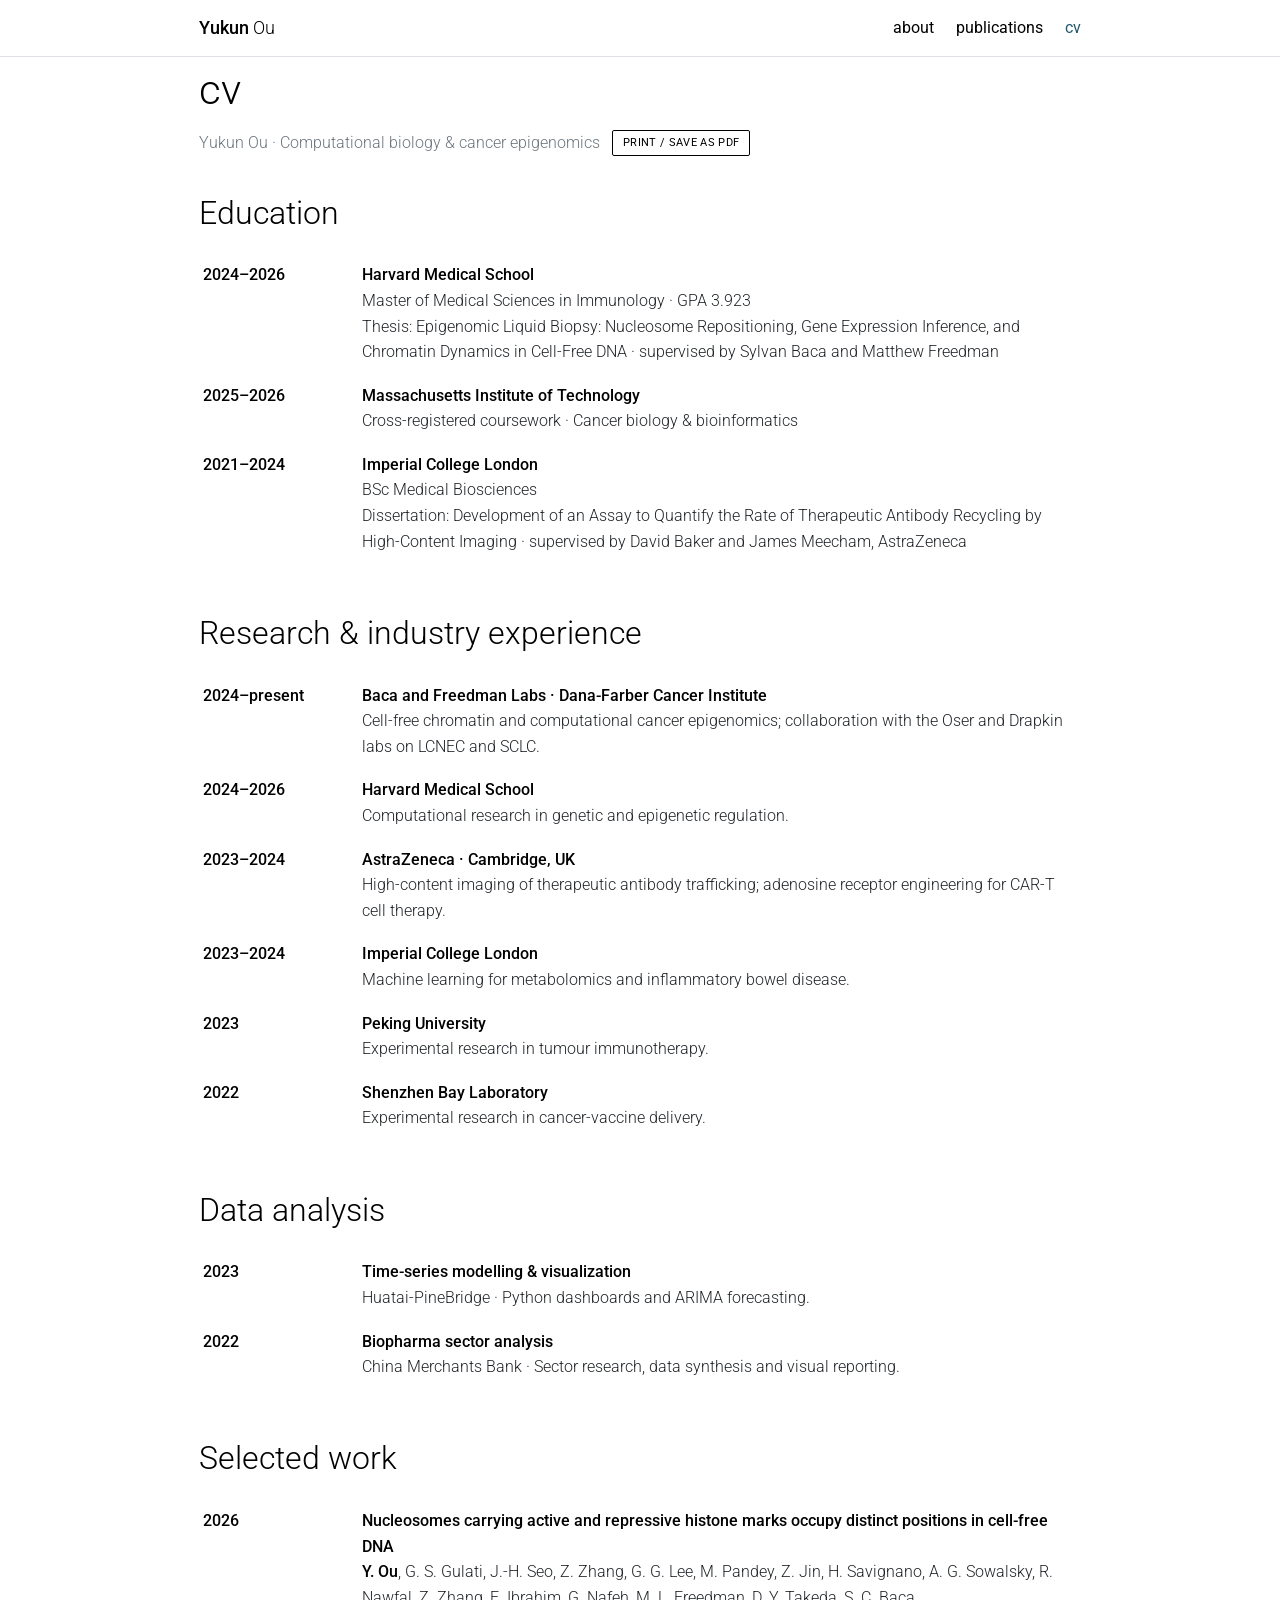
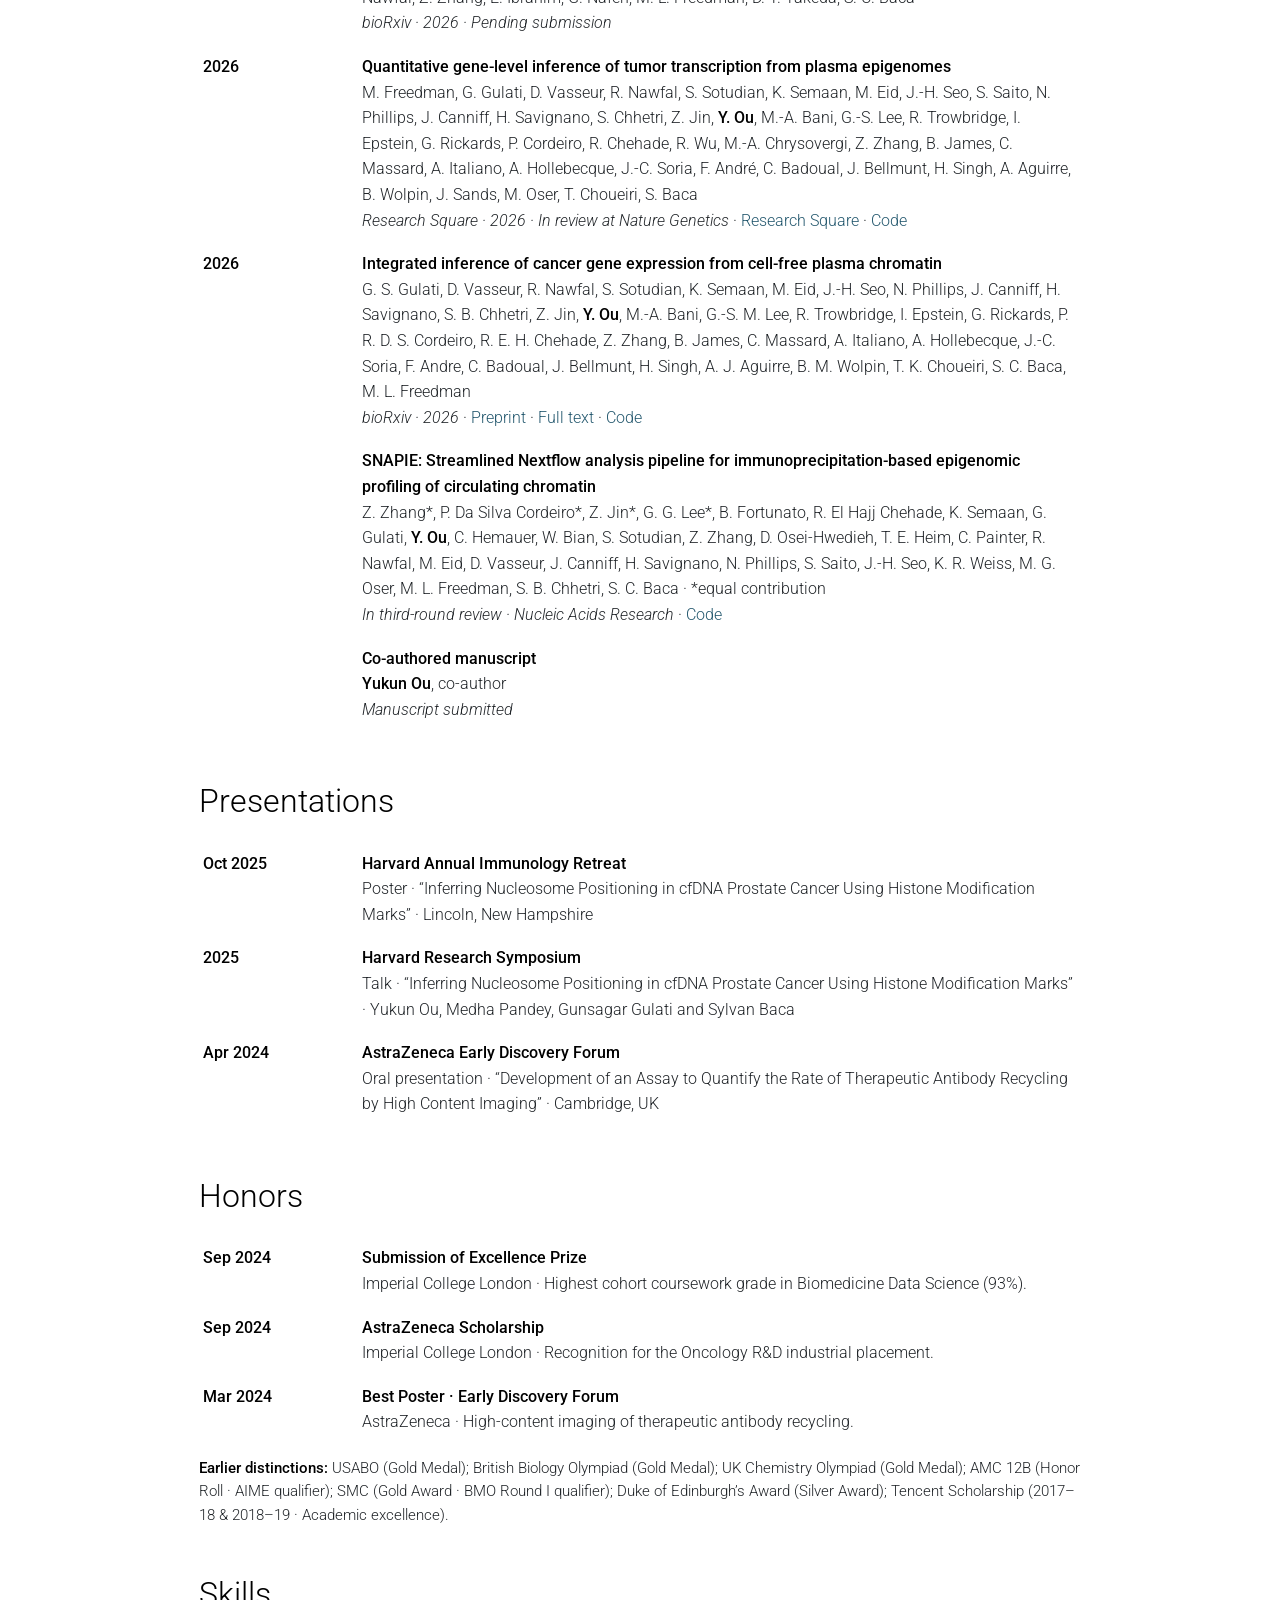
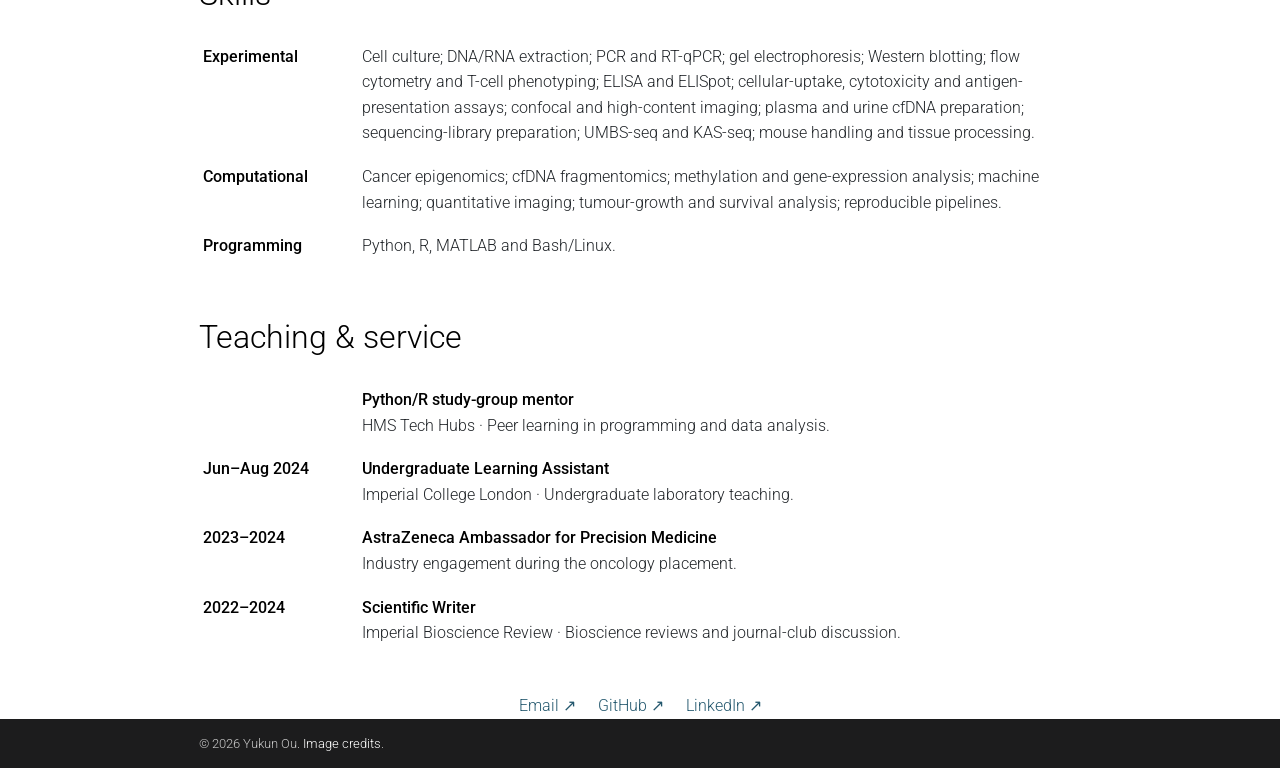
==== about/index.html @ 48c78948 "Remove the Imperial final-year average" ====
<!doctype html>
<html lang="en"><head><meta charset="utf-8"><meta name="viewport" content="width=device-width,initial-scale=1"><title>CV | Yukun Ou</title><meta name="description" content="Yukun Ou — computational biology, cell-free chromatin and cancer epigenomics."><meta name="theme-color" content="#ffffff"><link rel="icon" href="data:image/svg+xml,%3Csvg%20xmlns%3D%22http%3A%2F%2Fwww.w3.org%2F2000%2Fsvg%22%20viewBox%3D%220%200%2064%2064%22%3E%3Crect%20width%3D%2264%22%20height%3D%2264%22%20rx%3D%2212%22%20fill%3D%22%23244965%22%2F%3E%3Ctext%20x%3D%2232%22%20y%3D%2242%22%20text-anchor%3D%22middle%22%20font-family%3D%22Arial%2Csans-serif%22%20font-size%3D%2228%22%20fill%3D%22white%22%3EYO%3C%2Ftext%3E%3C%2Fsvg%3E"><link rel="preconnect" href="https://fonts.googleapis.com"><link rel="preconnect" href="https://fonts.gstatic.com" crossorigin><link href="https://fonts.googleapis.com/css2?family=Roboto:wght@300;400;500;700&family=Roboto+Mono:wght@400&display=swap" rel="stylesheet"><link rel="stylesheet" href="/styles.css"><script src="/site.js" defer></script></head><body><a class="skip" href="#main">Skip to content</a><header class="navbar"><nav class="nav-inner" aria-label="Primary"><a class="nav-name" href="/"><strong>Yukun</strong> Ou</a><div class="nav-links"><a href="/">about</a><a href="/publications/">publications</a><a href="/about/" aria-current="page">cv</a></div></nav></header><main id="main" class="container"><h1 class="page-title">cv</h1><p class="page-desc">Yukun Ou · Computational biology &amp; cancer epigenomics <button type="button" class="btn" data-print>Print / save as PDF</button></p>
<section><h2 class="section-title">Education</h2><table class="dated"><tbody><tr><th scope="row">2024–2026</th><td><strong>Harvard Medical School</strong><br>Master of Medical Sciences in Immunology · GPA 3.923<br>Thesis: Epigenomic Liquid Biopsy: Nucleosome Repositioning, Gene Expression Inference, and Chromatin Dynamics in Cell-Free DNA · supervised by Sylvan Baca and Matthew Freedman</td></tr><tr><th scope="row">2025–2026</th><td><strong>Massachusetts Institute of Technology</strong><br>Cross-registered coursework · Cancer biology & bioinformatics</td></tr><tr><th scope="row">2021–2024</th><td><strong>Imperial College London</strong><br>BSc Medical Biosciences<br>Dissertation: Development of an Assay to Quantify the Rate of Therapeutic Antibody Recycling by High-Content Imaging · supervised by David Baker and James Meecham, AstraZeneca</td></tr></tbody></table></section>
<section><h2 class="section-title">Research &amp; industry experience</h2><table class="dated"><tbody><tr><th scope="row">2024–present</th><td><strong>Baca and Freedman Labs · Dana-Farber Cancer Institute</strong><br>Cell-free chromatin and computational cancer epigenomics; collaboration with the Oser and Drapkin labs on LCNEC and SCLC.</td></tr><tr><th scope="row">2024–2026</th><td><strong>Harvard Medical School</strong><br>Computational research in genetic and epigenetic regulation.</td></tr><tr><th scope="row">2023–2024</th><td><strong>AstraZeneca · Cambridge, UK</strong><br>High-content imaging of therapeutic antibody trafficking; adenosine receptor engineering for CAR-T cell therapy.</td></tr><tr><th scope="row">2023–2024</th><td><strong>Imperial College London</strong><br>Machine learning for metabolomics and inflammatory bowel disease.</td></tr><tr><th scope="row">2023</th><td><strong>Peking University</strong><br>Experimental research in tumour immunotherapy.</td></tr><tr><th scope="row">2022</th><td><strong>Shenzhen Bay Laboratory</strong><br>Experimental research in cancer-vaccine delivery.</td></tr></tbody></table></section>
<section><h2 class="section-title">Data analysis</h2><table class="dated"><tbody><tr><th scope="row">2023</th><td><strong>Time-series modelling & visualization</strong><br>Huatai-PineBridge · Python dashboards and ARIMA forecasting.</td></tr><tr><th scope="row">2022</th><td><strong>Biopharma sector analysis</strong><br>China Merchants Bank · Sector research, data synthesis and visual reporting.</td></tr></tbody></table></section>
<section><h2 class="section-title">Selected work</h2><table class="dated"><tbody><tr><th scope="row">2026</th><td><strong>Nucleosomes carrying active and repressive histone marks occupy distinct positions in cell-free DNA</strong><br><strong>Y. Ou</strong>, G. S. Gulati, J.-H. Seo, Z. Zhang, G. G. Lee, M. Pandey, Z. Jin, H. Savignano, A. G. Sowalsky, R. Nawfal, Z. Zhang, E. Ibrahim, G. Nafeh, M. L. Freedman, D. Y. Takeda, S. C. Baca<br><em>bioRxiv · 2026 · Pending submission</em></td></tr><tr><th scope="row">2026</th><td><strong>Quantitative gene-level inference of tumor transcription from plasma epigenomes</strong><br>M. Freedman, G. Gulati, D. Vasseur, R. Nawfal, S. Sotudian, K. Semaan, M. Eid, J.-H. Seo, S. Saito, N. Phillips, J. Canniff, H. Savignano, S. Chhetri, Z. Jin, <strong>Y. Ou</strong>, M.-A. Bani, G.-S. Lee, R. Trowbridge, I. Epstein, G. Rickards, P. Cordeiro, R. Chehade, R. Wu, M.-A. Chrysovergi, Z. Zhang, B. James, C. Massard, A. Italiano, A. Hollebecque, J.-C. Soria, F. André, C. Badoual, J. Bellmunt, H. Singh, A. Aguirre, B. Wolpin, J. Sands, M. Oser, T. Choueiri, S. Baca<br><em>Research Square · 2026 · In review at Nature Genetics</em> · <a href="https://doi.org/10.21203/rs.3.rs-11043657/v1">Research Square</a> · <a href="https://github.com/Baca-Lab/APEX">Code</a></td></tr><tr><th scope="row">2026</th><td><strong>Integrated inference of cancer gene expression from cell-free plasma chromatin</strong><br>G. S. Gulati, D. Vasseur, R. Nawfal, S. Sotudian, K. Semaan, M. Eid, J.-H. Seo, N. Phillips, J. Canniff, H. Savignano, S. B. Chhetri, Z. Jin, <strong>Y. Ou</strong>, M.-A. Bani, G.-S. M. Lee, R. Trowbridge, I. Epstein, G. Rickards, P. R. D. S. Cordeiro, R. E. H. Chehade, Z. Zhang, B. James, C. Massard, A. Italiano, A. Hollebecque, J.-C. Soria, F. Andre, C. Badoual, J. Bellmunt, H. Singh, A. J. Aguirre, B. M. Wolpin, T. K. Choueiri, S. C. Baca, M. L. Freedman<br><em>bioRxiv · 2026</em> · <a href="https://doi.org/10.64898/2026.02.18.706026">Preprint</a> · <a href="https://pmc.ncbi.nlm.nih.gov/articles/PMC12934699/">Full text</a> · <a href="https://github.com/Baca-Lab/APEX">Code</a></td></tr><tr><th scope="row"></th><td><strong>SNAPIE: Streamlined Nextflow analysis pipeline for immunoprecipitation-based epigenomic profiling of circulating chromatin</strong><br>Z. Zhang*, P. Da Silva Cordeiro*, Z. Jin*, G. G. Lee*, B. Fortunato, R. El Hajj Chehade, K. Semaan, G. Gulati, <strong>Y. Ou</strong>, C. Hemauer, W. Bian, S. Sotudian, Z. Zhang, D. Osei-Hwedieh, T. E. Heim, C. Painter, R. Nawfal, M. Eid, D. Vasseur, J. Canniff, H. Savignano, N. Phillips, S. Saito, J.-H. Seo, K. R. Weiss, M. G. Oser, M. L. Freedman, S. B. Chhetri, S. C. Baca · *equal contribution<br><em>In third-round review · Nucleic Acids Research</em> · <a href="https://github.com/Baca-Lab/SNAPIE">Code</a></td></tr><tr><th scope="row"></th><td><strong>Co-authored manuscript</strong><br><strong>Yukun Ou</strong>, co-author<br><em>Manuscript submitted</em></td></tr></tbody></table></section>
<section><h2 class="section-title">Presentations</h2><table class="dated"><tbody><tr><th scope="row">Oct 2025</th><td><strong>Harvard Annual Immunology Retreat</strong><br>Poster · “Inferring Nucleosome Positioning in cfDNA Prostate Cancer Using Histone Modification Marks” · Lincoln, New Hampshire</td></tr><tr><th scope="row">2025</th><td><strong>Harvard Research Symposium</strong><br>Talk · “Inferring Nucleosome Positioning in cfDNA Prostate Cancer Using Histone Modification Marks” · Yukun Ou, Medha Pandey, Gunsagar Gulati and Sylvan Baca</td></tr><tr><th scope="row">Apr 2024</th><td><strong>AstraZeneca Early Discovery Forum</strong><br>Oral presentation · “Development of an Assay to Quantify the Rate of Therapeutic Antibody Recycling by High Content Imaging” · Cambridge, UK</td></tr></tbody></table></section>
<section><h2 class="section-title">Honors</h2><table class="dated"><tbody><tr><th scope="row">Sep 2024</th><td><strong>Submission of Excellence Prize</strong><br>Imperial College London · Highest cohort coursework grade in Biomedicine Data Science (93%).</td></tr><tr><th scope="row">Sep 2024</th><td><strong>AstraZeneca Scholarship</strong><br>Imperial College London · Recognition for the Oncology R&D industrial placement.</td></tr><tr><th scope="row">Mar 2024</th><td><strong>Best Poster · Early Discovery Forum</strong><br>AstraZeneca · High-content imaging of therapeutic antibody recycling.</td></tr></tbody></table><p class="earlier"><span>Earlier distinctions:</span> USABO (Gold Medal); British Biology Olympiad (Gold Medal); UK Chemistry Olympiad (Gold Medal); AMC 12B (Honor Roll · AIME qualifier); SMC (Gold Award · BMO Round I qualifier); Duke of Edinburgh’s Award (Silver Award); Tencent Scholarship (2017–18 & 2018–19 · Academic excellence).</p></section>
<section><h2 class="section-title">Skills</h2><table class="dated"><tbody><tr><th scope="row">Experimental</th><td>Cell culture; DNA/RNA extraction; PCR and RT-qPCR; gel electrophoresis; Western blotting; flow cytometry and T-cell phenotyping; ELISA and ELISpot; cellular-uptake, cytotoxicity and antigen-presentation assays; confocal and high-content imaging; plasma and urine cfDNA preparation; sequencing-library preparation; UMBS-seq and KAS-seq; mouse handling and tissue processing.</td></tr><tr><th scope="row">Computational</th><td>Cancer epigenomics; cfDNA fragmentomics; methylation and gene-expression analysis; machine learning; quantitative imaging; tumour-growth and survival analysis; reproducible pipelines.</td></tr><tr><th scope="row">Programming</th><td>Python, R, MATLAB and Bash/Linux.</td></tr></tbody></table></section>
<section><h2 class="section-title">Teaching &amp; service</h2><table class="dated"><tbody><tr><th scope="row"></th><td><strong>Python/R study-group mentor</strong><br>HMS Tech Hubs · Peer learning in programming and data analysis.</td></tr><tr><th scope="row">Jun–Aug 2024</th><td><strong>Undergraduate Learning Assistant</strong><br>Imperial College London · Undergraduate laboratory teaching.</td></tr><tr><th scope="row">2023–2024</th><td><strong>AstraZeneca Ambassador for Precision Medicine</strong><br>Industry engagement during the oncology placement.</td></tr><tr><th scope="row">2022–2024</th><td><strong>Scientific Writer</strong><br>Imperial Bioscience Review · Bioscience reviews and journal-club discussion.</td></tr></tbody></table></section><div class="social"><a href="mailto:yukun_ou@dfci.harvard.edu">Email ↗</a><a href="https://github.com/yukunou703">GitHub ↗</a><a href="https://www.linkedin.com/in/yukun-o-14305a253/">LinkedIn ↗</a></div></main><footer><div class="container">© 2026 Yukun Ou. <a href="/references/">Image credits</a>.</div></footer></body></html>
---- styles.css ----
/* al-folio-style academic page (Yukun's choice, 10 Oct 2026): Roboto, light headings, one blue accent, date|text tables. */
:root{--ink:#000;--text:#212529;--muted:#6c757d;--accent:#24586e;--blue:#24586e;--line:#dee2e6;--bg:#fff;--footer:#1c1c1d;--font:'Roboto',-apple-system,'Segoe UI',Arial,sans-serif;--mono:'Roboto Mono',ui-monospace,Menlo,monospace}
*{box-sizing:border-box}
html{scroll-behavior:smooth;scroll-padding-top:72px}
body{margin:0;background:var(--bg);color:var(--text);font:300 16px/1.6 var(--font);-webkit-font-smoothing:antialiased}
a{color:var(--accent);text-decoration:none}
a:hover{text-decoration:underline;text-underline-offset:3px}
a:focus-visible,button:focus-visible{outline:2px solid var(--accent);outline-offset:3px}
strong,b{font-weight:500;color:var(--ink)}
h1,h2,h3{margin:0;color:var(--ink)}
p{margin:0 0 1rem}
.skip{position:absolute;left:-999px;top:8px;background:#fff;padding:6px 10px;z-index:30}
.skip:focus{left:8px}
.container{max-width:930px;margin:0 auto;padding:0 24px}

/* Navigation */
.navbar{position:sticky;top:0;z-index:20;background:rgba(255,255,255,.97);border-bottom:1px solid var(--line)}
.nav-inner{max-width:930px;margin:0 auto;padding:0 24px;height:56px;display:flex;align-items:center;justify-content:space-between;gap:16px}
.nav-name{font-size:1.15rem;color:var(--ink);font-weight:300}
.nav-name strong{font-weight:500}
.nav-name:hover{text-decoration:none;color:var(--accent)}
.nav-links{display:flex;gap:22px}
.nav-links a{font-size:1rem;font-weight:400;color:var(--ink)}
.nav-links a:hover,.nav-links a[aria-current=page]{color:var(--accent);text-decoration:none}
main{padding:40px 24px 80px}

/* About header */
.about::after{content:"";display:block;clear:both}
.name{font-size:2.75rem;font-weight:300;line-height:1.15;margin-bottom:.6rem}
.current{font-size:.95rem;line-height:1.55;margin-bottom:1.5rem}
.current span{color:var(--muted)}
.profile{float:right;width:30%;max-width:260px;margin:0 0 18px 28px}
.profile img{display:block;width:100%;height:auto;aspect-ratio:2/3;object-fit:cover;border-radius:4px;box-shadow:0 3px 8px rgba(0,0,0,.18)}
.profile figcaption{margin-top:8px;text-align:center;font:400 .85rem var(--mono);color:var(--text)}
.intro-list{margin:0 0 1rem;padding-left:1.4rem}
.intro-list li{margin-bottom:.45rem}

/* Sections */
section+section,.about+section{margin-top:2.6rem}
.section-title{font-size:2rem;font-weight:300;margin-bottom:1.1rem}
.page-title{font-size:2.6rem;font-weight:300;margin-bottom:.4rem}
.page-desc{color:var(--muted);margin-bottom:2rem;display:flex;flex-wrap:wrap;gap:12px;align-items:center}
.more{margin-top:1rem}

/* Date | text tables (news, experience, education, honors) */
.dated{width:100%;border-collapse:collapse}
.dated th{width:18%;min-width:92px;padding:6px 18px 12px 4px;text-align:left;vertical-align:top;font-weight:500;color:var(--ink);white-space:nowrap}
.dated td{padding:6px 4px 12px;vertical-align:top}
.tag{display:inline-block;margin-left:6px;padding:0 7px;border:1px solid var(--accent);border-radius:3px;color:var(--accent);font-size:.72rem;font-weight:400;line-height:1.6;vertical-align:1px}
.earlier{margin-top:.6rem;font-size:.92rem}
.earlier span{font-weight:500;color:var(--ink)}

/* Publications */
.pub{display:grid;grid-template-columns:150px minmax(0,1fr);gap:24px;padding:14px 0}
.pub-preview img{display:block;width:100%;height:auto;aspect-ratio:3/2;object-fit:contain;border-radius:4px;box-shadow:0 2px 6px rgba(0,0,0,.18);background:#fff}
.pub-badge{align-self:start;justify-self:start;padding:3px 10px;background:var(--accent);color:#fff;border-radius:3px;font-size:.75rem;font-weight:500;letter-spacing:.02em}
.pub-title{font-size:1rem;font-weight:400;line-height:1.5;margin-bottom:.2rem}
.pub-authors{margin:0 0 .15rem;font-size:.95rem}
.pub-authors strong{font-weight:700}
.position{color:var(--muted);font-size:.85rem}
.more-authors{border:0;padding:0;background:none;font:inherit;color:var(--text);border-bottom:1px dashed var(--muted);cursor:pointer}
.more-authors:hover{color:var(--accent)}
.pub-venue{margin:0 0 .35rem;font-size:.95rem;font-style:italic}
.pub-role{margin:0 0 .5rem;font-size:.9rem;color:var(--text)}
.pub-role span{font-weight:500;color:var(--ink)}
.pub-buttons{display:flex;flex-wrap:wrap;gap:8px;margin-top:.3rem}
.btn{display:inline-block;padding:2px 10px;border:1px solid var(--ink);border-radius:2px;background:#fff;color:var(--ink);font:400 .68rem/1.8 var(--font);text-transform:uppercase;letter-spacing:.03em;cursor:pointer}
.btn:hover{background:var(--ink);color:#fff;text-decoration:none}
.pub-abstract{margin-top:.6rem;padding:10px 14px;border:1px solid var(--line);border-radius:3px;font-size:.92rem}
.pub-abstract p{margin:0}
.pub-text-only .pub-body p:last-child{margin-bottom:0}
.private-slide{margin:18px 0 0;max-width:260px}
.private-slide img{width:100%;height:auto;border-radius:4px}
.private-slide figcaption{font-size:.8rem;color:var(--muted)}

/* Contact, social, credits */
.contact-line{margin-top:3rem;padding-top:1.4rem;border-top:1px solid var(--line);text-align:center}
.contact-line p{margin-bottom:.5rem}
.social{display:flex;justify-content:center;flex-wrap:wrap;gap:22px;margin-top:2.2rem}
.contact-line .social{margin-top:.4rem}
.credits p{max-width:720px}

footer{background:var(--footer);color:#c8c8c8;font-size:.82rem;padding:14px 0}
footer a{color:#fff}

@media(max-width:700px){
  main{padding:28px 18px 60px}
  .container,.nav-inner{padding-left:16px;padding-right:16px}
  .nav-links{gap:16px}
  .name{font-size:2.2rem}
  .profile{float:none;width:60%;max-width:240px;margin:0 auto 22px}
  .section-title{font-size:1.7rem}
  .pub{grid-template-columns:1fr;gap:12px}
  .pub-preview{max-width:240px}
  .dated th{display:block;width:auto;padding:8px 0 0}
  .dated td{display:block;padding:2px 0 10px}
  .dated tr{display:block;border-bottom:1px solid var(--line)}
}
@media(prefers-reduced-motion:reduce){html{scroll-behavior:auto}}
@media print{
  body{font-size:10pt;color:#000}
  .navbar,footer,.skip,.social,[data-print],.more,.pub-buttons{display:none}
  main{padding:0}
  .section-title{font-size:15pt;margin-bottom:6px}
  section+section{margin-top:14px}
  .dated tr{break-inside:avoid}
}

/* One photograph at a time, with direct keyboard-accessible selection. */
.exchange-gallery{margin-bottom:32px}.gallery-heading{display:flex;justify-content:space-between;align-items:center;gap:20px;margin-bottom:14px}.gallery-heading h3{font-size:.9rem;font-weight:500}.gallery-heading>span{font-size:.72rem;color:var(--muted)}.gallery-stage{display:flex;align-items:center;justify-content:center;height:440px;background:#eef1ef;border-radius:3px;overflow:hidden}.gallery-stage img{display:block;width:100%;height:100%;object-fit:contain;image-orientation:from-image}.gallery-caption{display:flex;justify-content:space-between;gap:18px;margin-top:12px;font-size:.73rem;line-height:1.6;color:var(--muted)}.gallery-caption>a{white-space:nowrap;display:inline-flex;align-items:center;min-height:32px}.gallery-thumbnails{display:grid;grid-template-columns:repeat(4,minmax(0,1fr));gap:12px;margin-top:18px}.gallery-thumbnails button{font:inherit;text-align:left;cursor:pointer;background:none;color:var(--muted);border:1px solid transparent;border-radius:3px;padding:5px;min-width:0}.gallery-thumbnails img{width:100%;height:72px;object-fit:cover;border-radius:2px}.gallery-thumbnails span{display:block;font-size:.7rem;line-height:1.45;margin-top:7px}.gallery-thumbnails button:hover{background:var(--wash)}.gallery-thumbnails button[aria-pressed=true]{border-color:var(--blue);color:var(--blue);background:#f0f4f2}.gallery-fallback{font-size:.75rem;margin-top:15px}
@media(max-width:800px){.gallery-stage{height:390px}}
@media(max-width:550px){.gallery-stage{height:320px}.gallery-caption{font-size:.7rem;gap:12px}.gallery-thumbnails{gap:5px;margin-top:15px}.gallery-thumbnails button{padding:3px}.gallery-thumbnails img{height:57px}.gallery-heading{margin-bottom:12px}}
@media print{.gallery-thumbnails,.gallery-caption>a{display:none}.gallery-stage{height:auto}.gallery-stage img{max-height:320px;width:auto}}

/* Journal evidence stays closed until the reader chooses to inspect it. */
.paper-evidence{margin-top:14px;font-size:.77rem;line-height:1.7}.paper-evidence>summary{width:fit-content;padding:4px 0;color:var(--blue);cursor:pointer}.paper-evidence>summary:hover{text-decoration:underline;text-underline-offset:4px}.paper-evidence>summary:focus-visible{outline:2px solid var(--blue);outline-offset:5px}.evidence-body{margin-top:10px;padding:14px 0 0;border-top:1px solid var(--line)}.evidence-source{font-weight:500;color:var(--ink);margin-bottom:6px}.evidence-image{display:block;margin-top:13px;border:1px solid var(--line);border-radius:3px;overflow:hidden}.evidence-image img{width:100%;height:auto}.evidence-caption{margin-top:8px;font-size:.68rem;color:var(--muted)}.evidence-caption a{display:inline-block;padding:4px 0}
@media print{.paper-evidence{display:none}}
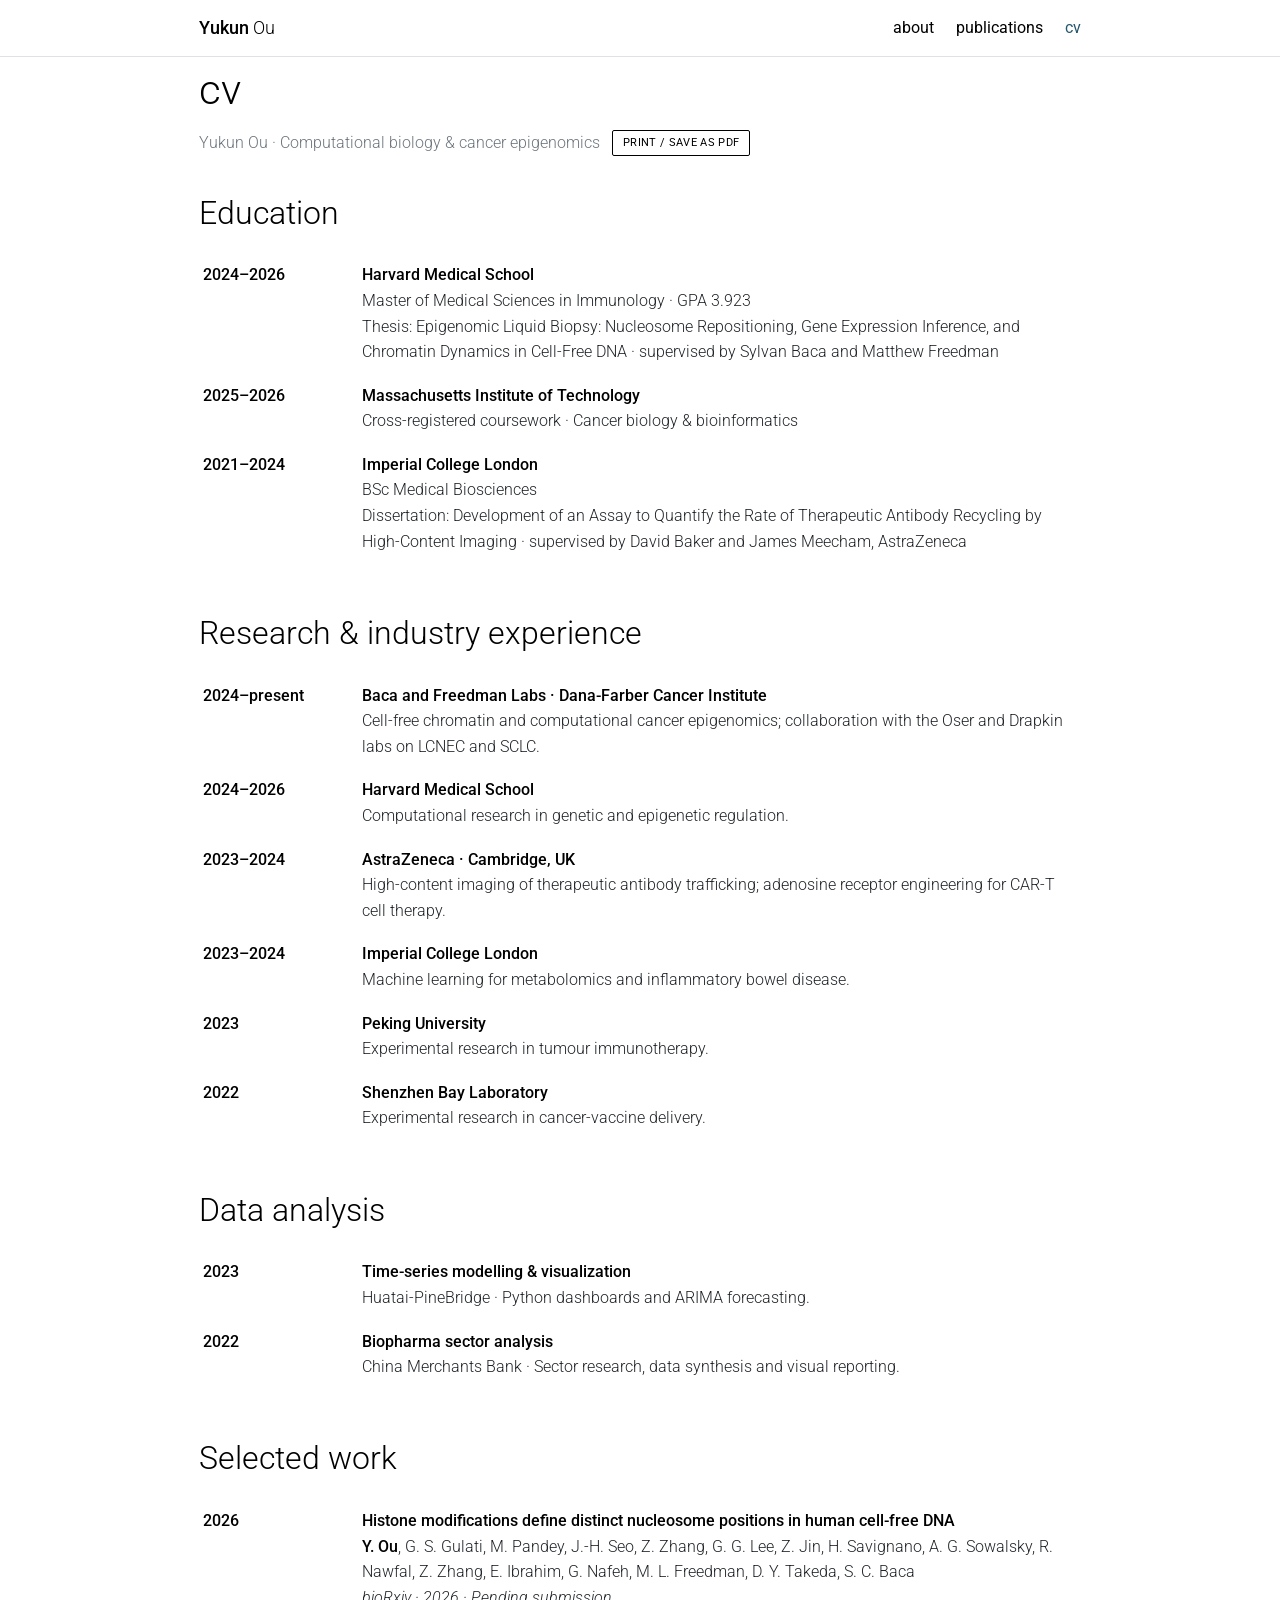
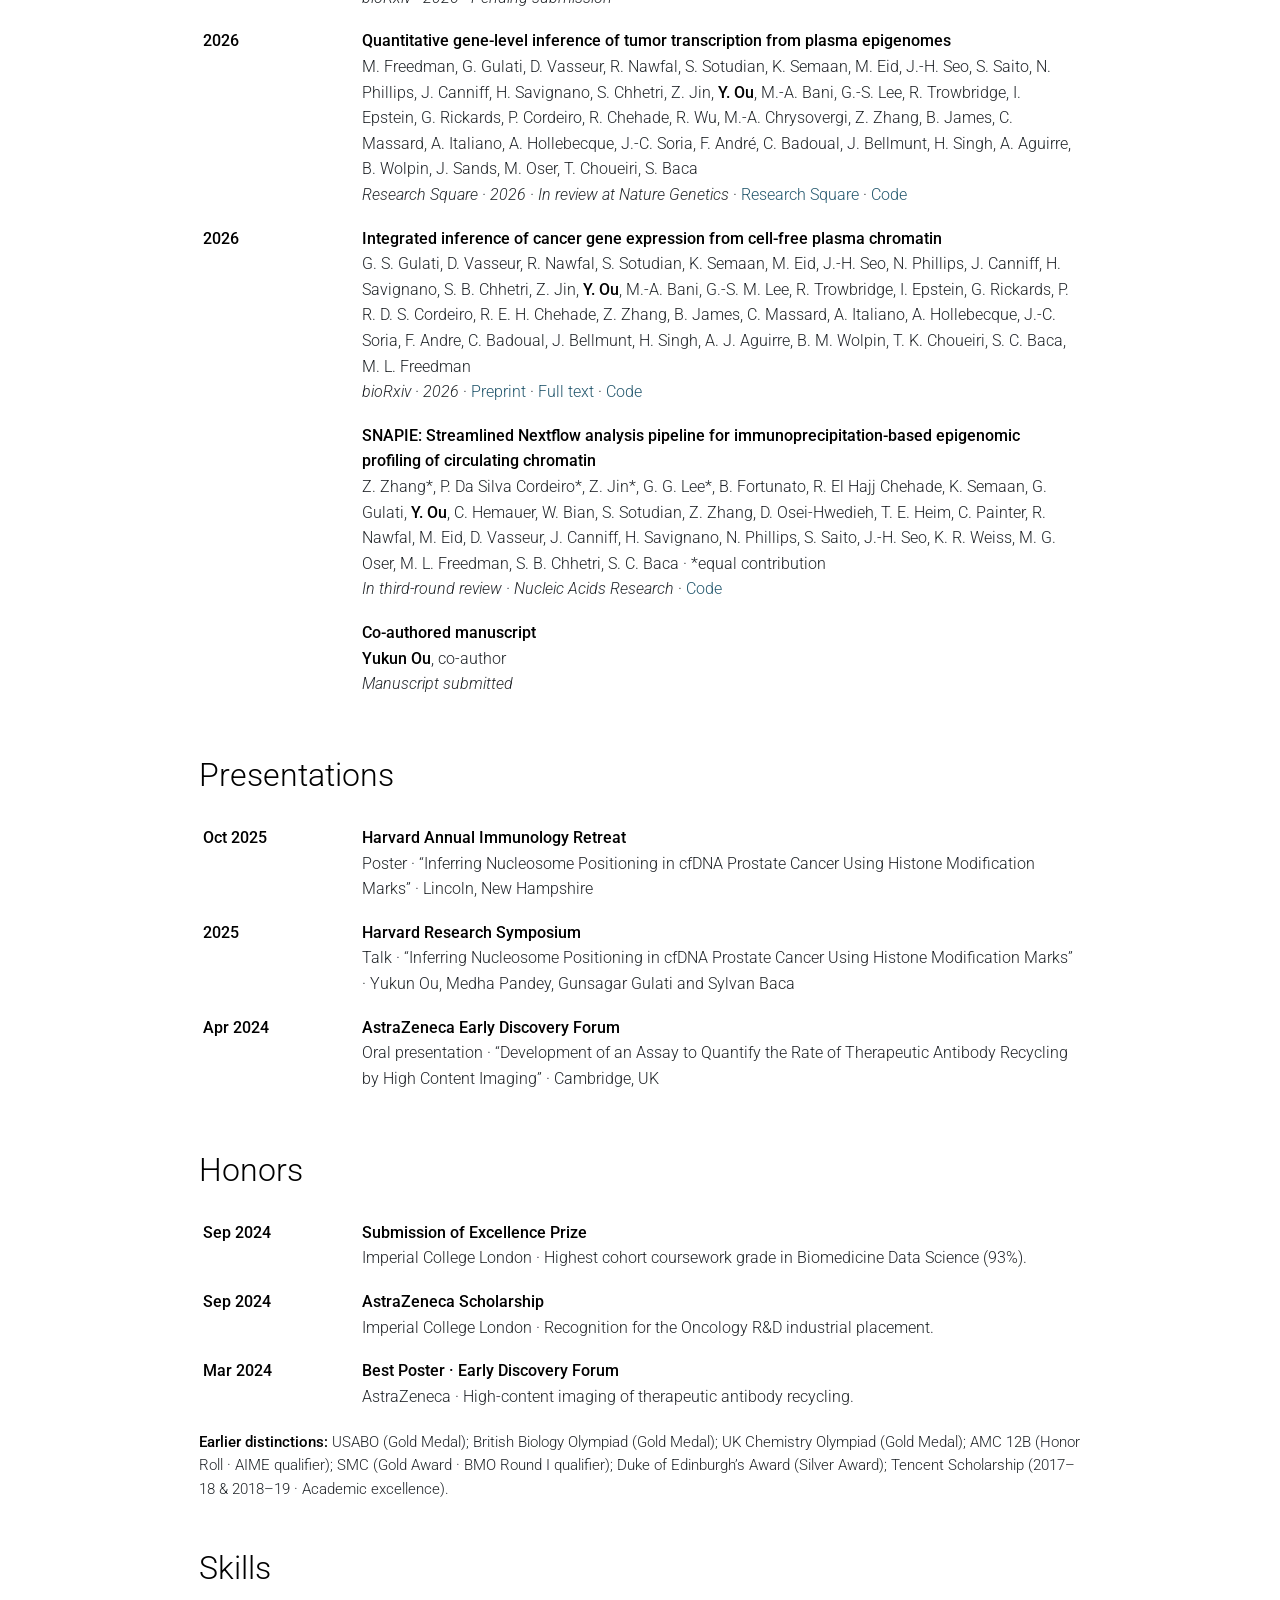
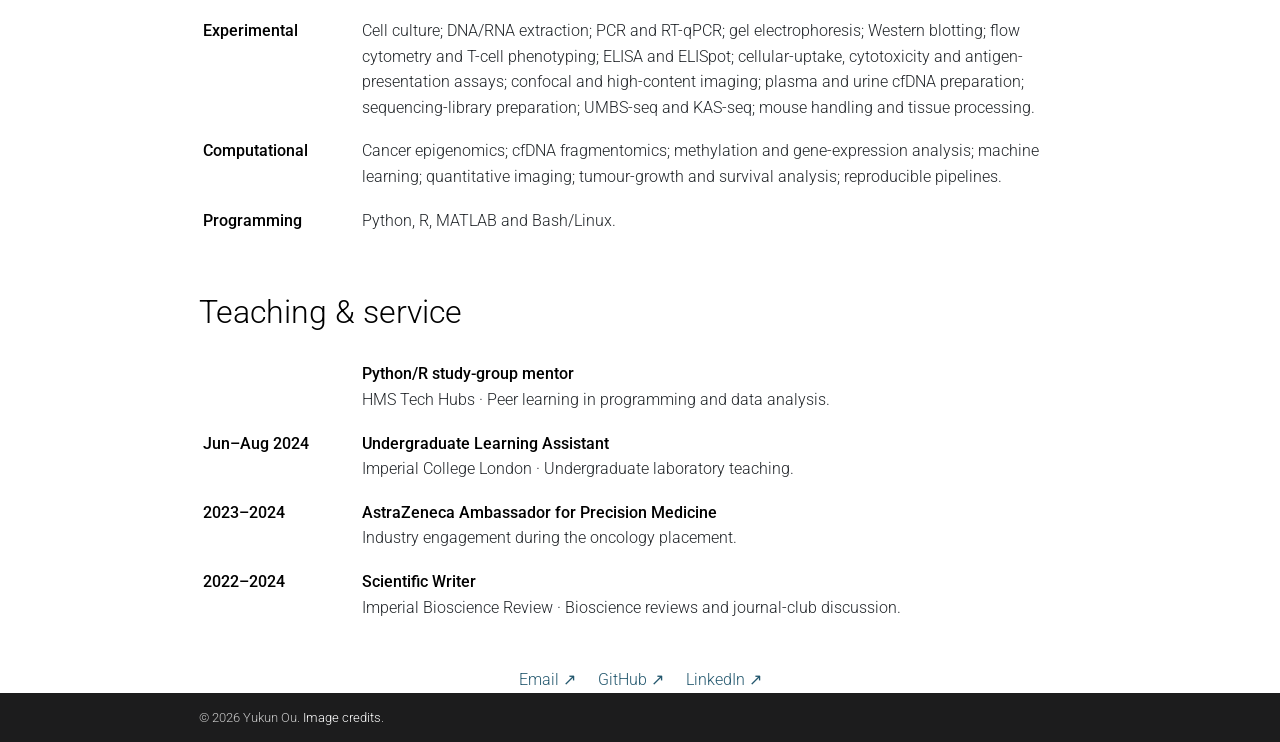
==== commit 2af6def4: "Update MAPs title and author order to the v6 manuscript" ====
--- a/about/index.html
+++ b/about/index.html
@@ -3,7 +3,7 @@
 <section><h2 class="section-title">Education</h2><table class="dated"><tbody><tr><th scope="row">2024–2026</th><td><strong>Harvard Medical School</strong><br>Master of Medical Sciences in Immunology · GPA 3.923<br>Thesis: Epigenomic Liquid Biopsy: Nucleosome Repositioning, Gene Expression Inference, and Chromatin Dynamics in Cell-Free DNA · supervised by Sylvan Baca and Matthew Freedman</td></tr><tr><th scope="row">2025–2026</th><td><strong>Massachusetts Institute of Technology</strong><br>Cross-registered coursework · Cancer biology & bioinformatics</td></tr><tr><th scope="row">2021–2024</th><td><strong>Imperial College London</strong><br>BSc Medical Biosciences<br>Dissertation: Development of an Assay to Quantify the Rate of Therapeutic Antibody Recycling by High-Content Imaging · supervised by David Baker and James Meecham, AstraZeneca</td></tr></tbody></table></section>
 <section><h2 class="section-title">Research &amp; industry experience</h2><table class="dated"><tbody><tr><th scope="row">2024–present</th><td><strong>Baca and Freedman Labs · Dana-Farber Cancer Institute</strong><br>Cell-free chromatin and computational cancer epigenomics; collaboration with the Oser and Drapkin labs on LCNEC and SCLC.</td></tr><tr><th scope="row">2024–2026</th><td><strong>Harvard Medical School</strong><br>Computational research in genetic and epigenetic regulation.</td></tr><tr><th scope="row">2023–2024</th><td><strong>AstraZeneca · Cambridge, UK</strong><br>High-content imaging of therapeutic antibody trafficking; adenosine receptor engineering for CAR-T cell therapy.</td></tr><tr><th scope="row">2023–2024</th><td><strong>Imperial College London</strong><br>Machine learning for metabolomics and inflammatory bowel disease.</td></tr><tr><th scope="row">2023</th><td><strong>Peking University</strong><br>Experimental research in tumour immunotherapy.</td></tr><tr><th scope="row">2022</th><td><strong>Shenzhen Bay Laboratory</strong><br>Experimental research in cancer-vaccine delivery.</td></tr></tbody></table></section>
 <section><h2 class="section-title">Data analysis</h2><table class="dated"><tbody><tr><th scope="row">2023</th><td><strong>Time-series modelling & visualization</strong><br>Huatai-PineBridge · Python dashboards and ARIMA forecasting.</td></tr><tr><th scope="row">2022</th><td><strong>Biopharma sector analysis</strong><br>China Merchants Bank · Sector research, data synthesis and visual reporting.</td></tr></tbody></table></section>
-<section><h2 class="section-title">Selected work</h2><table class="dated"><tbody><tr><th scope="row">2026</th><td><strong>Nucleosomes carrying active and repressive histone marks occupy distinct positions in cell-free DNA</strong><br><strong>Y. Ou</strong>, G. S. Gulati, J.-H. Seo, Z. Zhang, G. G. Lee, M. Pandey, Z. Jin, H. Savignano, A. G. Sowalsky, R. Nawfal, Z. Zhang, E. Ibrahim, G. Nafeh, M. L. Freedman, D. Y. Takeda, S. C. Baca<br><em>bioRxiv · 2026 · Pending submission</em></td></tr><tr><th scope="row">2026</th><td><strong>Quantitative gene-level inference of tumor transcription from plasma epigenomes</strong><br>M. Freedman, G. Gulati, D. Vasseur, R. Nawfal, S. Sotudian, K. Semaan, M. Eid, J.-H. Seo, S. Saito, N. Phillips, J. Canniff, H. Savignano, S. Chhetri, Z. Jin, <strong>Y. Ou</strong>, M.-A. Bani, G.-S. Lee, R. Trowbridge, I. Epstein, G. Rickards, P. Cordeiro, R. Chehade, R. Wu, M.-A. Chrysovergi, Z. Zhang, B. James, C. Massard, A. Italiano, A. Hollebecque, J.-C. Soria, F. André, C. Badoual, J. Bellmunt, H. Singh, A. Aguirre, B. Wolpin, J. Sands, M. Oser, T. Choueiri, S. Baca<br><em>Research Square · 2026 · In review at Nature Genetics</em> · <a href="https://doi.org/10.21203/rs.3.rs-11043657/v1">Research Square</a> · <a href="https://github.com/Baca-Lab/APEX">Code</a></td></tr><tr><th scope="row">2026</th><td><strong>Integrated inference of cancer gene expression from cell-free plasma chromatin</strong><br>G. S. Gulati, D. Vasseur, R. Nawfal, S. Sotudian, K. Semaan, M. Eid, J.-H. Seo, N. Phillips, J. Canniff, H. Savignano, S. B. Chhetri, Z. Jin, <strong>Y. Ou</strong>, M.-A. Bani, G.-S. M. Lee, R. Trowbridge, I. Epstein, G. Rickards, P. R. D. S. Cordeiro, R. E. H. Chehade, Z. Zhang, B. James, C. Massard, A. Italiano, A. Hollebecque, J.-C. Soria, F. Andre, C. Badoual, J. Bellmunt, H. Singh, A. J. Aguirre, B. M. Wolpin, T. K. Choueiri, S. C. Baca, M. L. Freedman<br><em>bioRxiv · 2026</em> · <a href="https://doi.org/10.64898/2026.02.18.706026">Preprint</a> · <a href="https://pmc.ncbi.nlm.nih.gov/articles/PMC12934699/">Full text</a> · <a href="https://github.com/Baca-Lab/APEX">Code</a></td></tr><tr><th scope="row"></th><td><strong>SNAPIE: Streamlined Nextflow analysis pipeline for immunoprecipitation-based epigenomic profiling of circulating chromatin</strong><br>Z. Zhang*, P. Da Silva Cordeiro*, Z. Jin*, G. G. Lee*, B. Fortunato, R. El Hajj Chehade, K. Semaan, G. Gulati, <strong>Y. Ou</strong>, C. Hemauer, W. Bian, S. Sotudian, Z. Zhang, D. Osei-Hwedieh, T. E. Heim, C. Painter, R. Nawfal, M. Eid, D. Vasseur, J. Canniff, H. Savignano, N. Phillips, S. Saito, J.-H. Seo, K. R. Weiss, M. G. Oser, M. L. Freedman, S. B. Chhetri, S. C. Baca · *equal contribution<br><em>In third-round review · Nucleic Acids Research</em> · <a href="https://github.com/Baca-Lab/SNAPIE">Code</a></td></tr><tr><th scope="row"></th><td><strong>Co-authored manuscript</strong><br><strong>Yukun Ou</strong>, co-author<br><em>Manuscript submitted</em></td></tr></tbody></table></section>
+<section><h2 class="section-title">Selected work</h2><table class="dated"><tbody><tr><th scope="row">2026</th><td><strong>Histone modifications define distinct nucleosome positions in human cell-free DNA</strong><br><strong>Y. Ou</strong>, G. S. Gulati, M. Pandey, J.-H. Seo, Z. Zhang, G. G. Lee, Z. Jin, H. Savignano, A. G. Sowalsky, R. Nawfal, Z. Zhang, E. Ibrahim, G. Nafeh, M. L. Freedman, D. Y. Takeda, S. C. Baca<br><em>bioRxiv · 2026 · Pending submission</em></td></tr><tr><th scope="row">2026</th><td><strong>Quantitative gene-level inference of tumor transcription from plasma epigenomes</strong><br>M. Freedman, G. Gulati, D. Vasseur, R. Nawfal, S. Sotudian, K. Semaan, M. Eid, J.-H. Seo, S. Saito, N. Phillips, J. Canniff, H. Savignano, S. Chhetri, Z. Jin, <strong>Y. Ou</strong>, M.-A. Bani, G.-S. Lee, R. Trowbridge, I. Epstein, G. Rickards, P. Cordeiro, R. Chehade, R. Wu, M.-A. Chrysovergi, Z. Zhang, B. James, C. Massard, A. Italiano, A. Hollebecque, J.-C. Soria, F. André, C. Badoual, J. Bellmunt, H. Singh, A. Aguirre, B. Wolpin, J. Sands, M. Oser, T. Choueiri, S. Baca<br><em>Research Square · 2026 · In review at Nature Genetics</em> · <a href="https://doi.org/10.21203/rs.3.rs-11043657/v1">Research Square</a> · <a href="https://github.com/Baca-Lab/APEX">Code</a></td></tr><tr><th scope="row">2026</th><td><strong>Integrated inference of cancer gene expression from cell-free plasma chromatin</strong><br>G. S. Gulati, D. Vasseur, R. Nawfal, S. Sotudian, K. Semaan, M. Eid, J.-H. Seo, N. Phillips, J. Canniff, H. Savignano, S. B. Chhetri, Z. Jin, <strong>Y. Ou</strong>, M.-A. Bani, G.-S. M. Lee, R. Trowbridge, I. Epstein, G. Rickards, P. R. D. S. Cordeiro, R. E. H. Chehade, Z. Zhang, B. James, C. Massard, A. Italiano, A. Hollebecque, J.-C. Soria, F. Andre, C. Badoual, J. Bellmunt, H. Singh, A. J. Aguirre, B. M. Wolpin, T. K. Choueiri, S. C. Baca, M. L. Freedman<br><em>bioRxiv · 2026</em> · <a href="https://doi.org/10.64898/2026.02.18.706026">Preprint</a> · <a href="https://pmc.ncbi.nlm.nih.gov/articles/PMC12934699/">Full text</a> · <a href="https://github.com/Baca-Lab/APEX">Code</a></td></tr><tr><th scope="row"></th><td><strong>SNAPIE: Streamlined Nextflow analysis pipeline for immunoprecipitation-based epigenomic profiling of circulating chromatin</strong><br>Z. Zhang*, P. Da Silva Cordeiro*, Z. Jin*, G. G. Lee*, B. Fortunato, R. El Hajj Chehade, K. Semaan, G. Gulati, <strong>Y. Ou</strong>, C. Hemauer, W. Bian, S. Sotudian, Z. Zhang, D. Osei-Hwedieh, T. E. Heim, C. Painter, R. Nawfal, M. Eid, D. Vasseur, J. Canniff, H. Savignano, N. Phillips, S. Saito, J.-H. Seo, K. R. Weiss, M. G. Oser, M. L. Freedman, S. B. Chhetri, S. C. Baca · *equal contribution<br><em>In third-round review · Nucleic Acids Research</em> · <a href="https://github.com/Baca-Lab/SNAPIE">Code</a></td></tr><tr><th scope="row"></th><td><strong>Co-authored manuscript</strong><br><strong>Yukun Ou</strong>, co-author<br><em>Manuscript submitted</em></td></tr></tbody></table></section>
 <section><h2 class="section-title">Presentations</h2><table class="dated"><tbody><tr><th scope="row">Oct 2025</th><td><strong>Harvard Annual Immunology Retreat</strong><br>Poster · “Inferring Nucleosome Positioning in cfDNA Prostate Cancer Using Histone Modification Marks” · Lincoln, New Hampshire</td></tr><tr><th scope="row">2025</th><td><strong>Harvard Research Symposium</strong><br>Talk · “Inferring Nucleosome Positioning in cfDNA Prostate Cancer Using Histone Modification Marks” · Yukun Ou, Medha Pandey, Gunsagar Gulati and Sylvan Baca</td></tr><tr><th scope="row">Apr 2024</th><td><strong>AstraZeneca Early Discovery Forum</strong><br>Oral presentation · “Development of an Assay to Quantify the Rate of Therapeutic Antibody Recycling by High Content Imaging” · Cambridge, UK</td></tr></tbody></table></section>
 <section><h2 class="section-title">Honors</h2><table class="dated"><tbody><tr><th scope="row">Sep 2024</th><td><strong>Submission of Excellence Prize</strong><br>Imperial College London · Highest cohort coursework grade in Biomedicine Data Science (93%).</td></tr><tr><th scope="row">Sep 2024</th><td><strong>AstraZeneca Scholarship</strong><br>Imperial College London · Recognition for the Oncology R&D industrial placement.</td></tr><tr><th scope="row">Mar 2024</th><td><strong>Best Poster · Early Discovery Forum</strong><br>AstraZeneca · High-content imaging of therapeutic antibody recycling.</td></tr></tbody></table><p class="earlier"><span>Earlier distinctions:</span> USABO (Gold Medal); British Biology Olympiad (Gold Medal); UK Chemistry Olympiad (Gold Medal); AMC 12B (Honor Roll · AIME qualifier); SMC (Gold Award · BMO Round I qualifier); Duke of Edinburgh’s Award (Silver Award); Tencent Scholarship (2017–18 & 2018–19 · Academic excellence).</p></section>
 <section><h2 class="section-title">Skills</h2><table class="dated"><tbody><tr><th scope="row">Experimental</th><td>Cell culture; DNA/RNA extraction; PCR and RT-qPCR; gel electrophoresis; Western blotting; flow cytometry and T-cell phenotyping; ELISA and ELISpot; cellular-uptake, cytotoxicity and antigen-presentation assays; confocal and high-content imaging; plasma and urine cfDNA preparation; sequencing-library preparation; UMBS-seq and KAS-seq; mouse handling and tissue processing.</td></tr><tr><th scope="row">Computational</th><td>Cancer epigenomics; cfDNA fragmentomics; methylation and gene-expression analysis; machine learning; quantitative imaging; tumour-growth and survival analysis; reproducible pipelines.</td></tr><tr><th scope="row">Programming</th><td>Python, R, MATLAB and Bash/Linux.</td></tr></tbody></table></section>
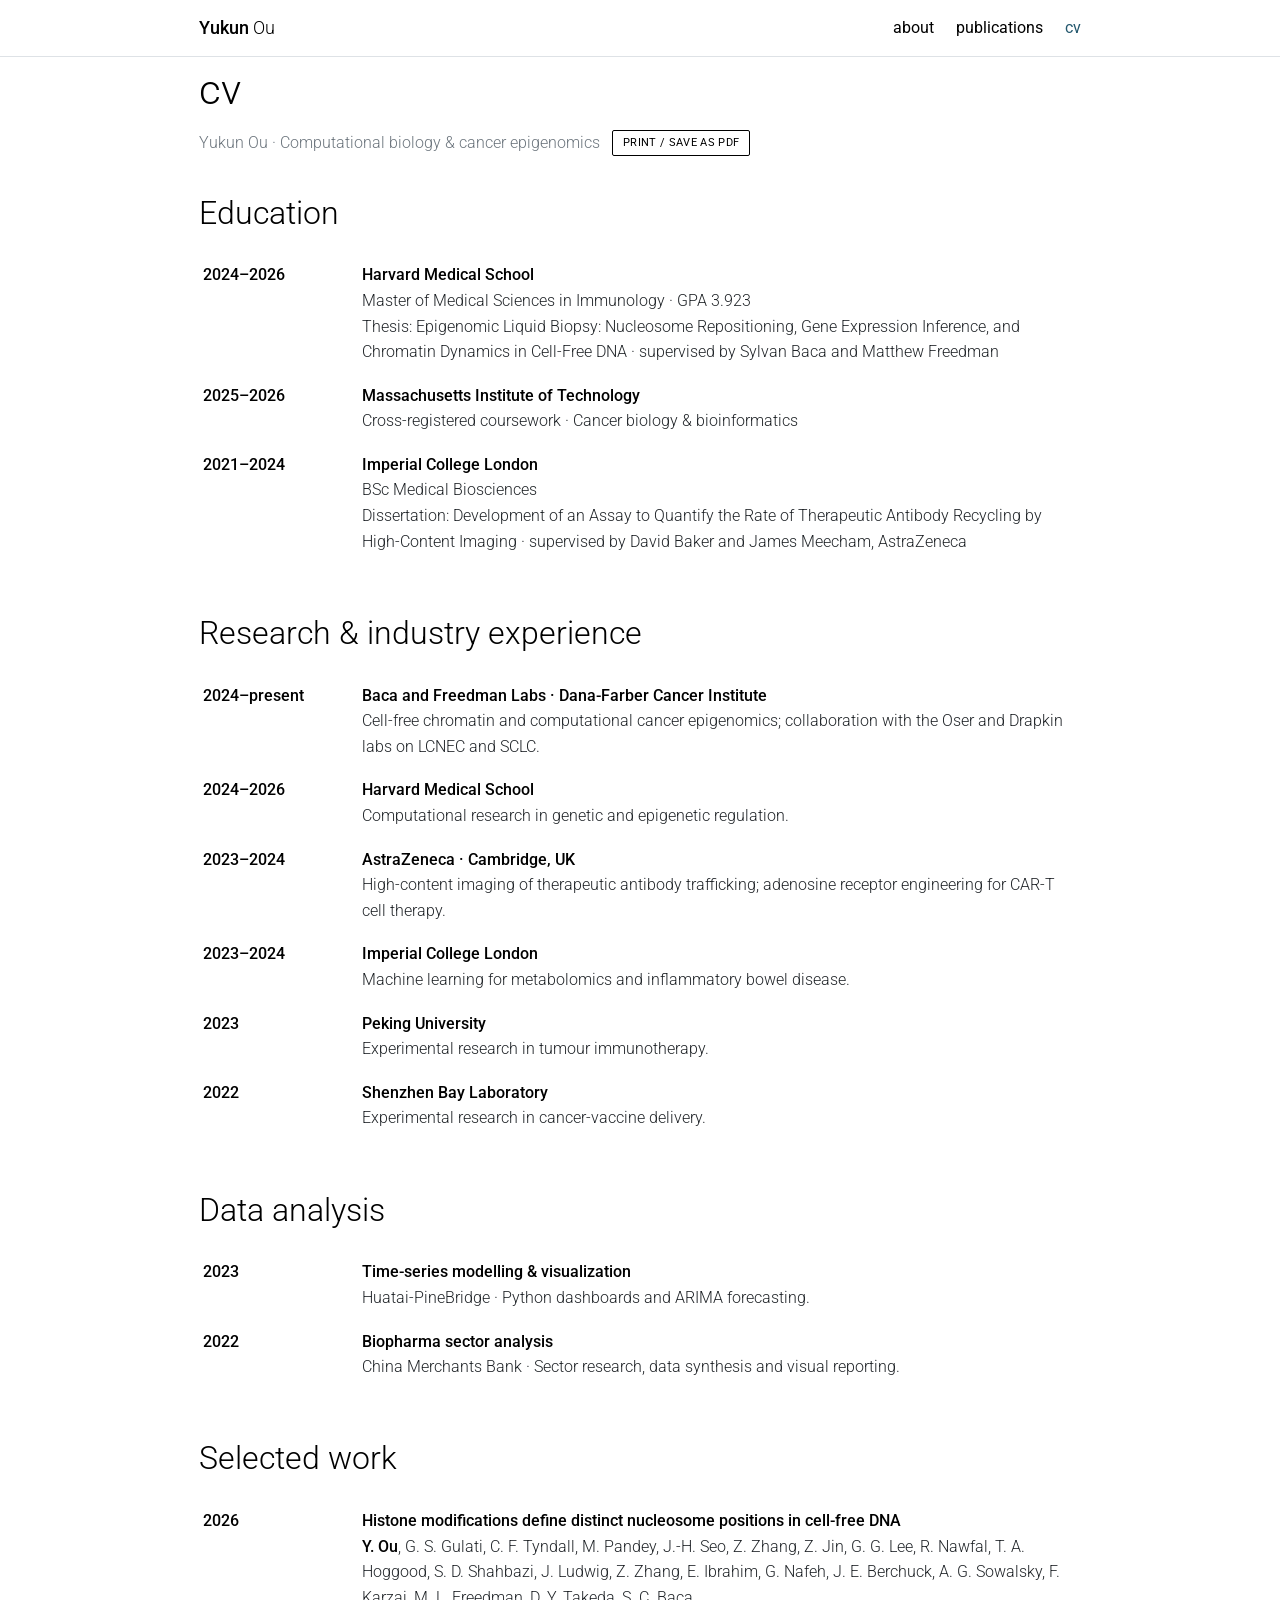
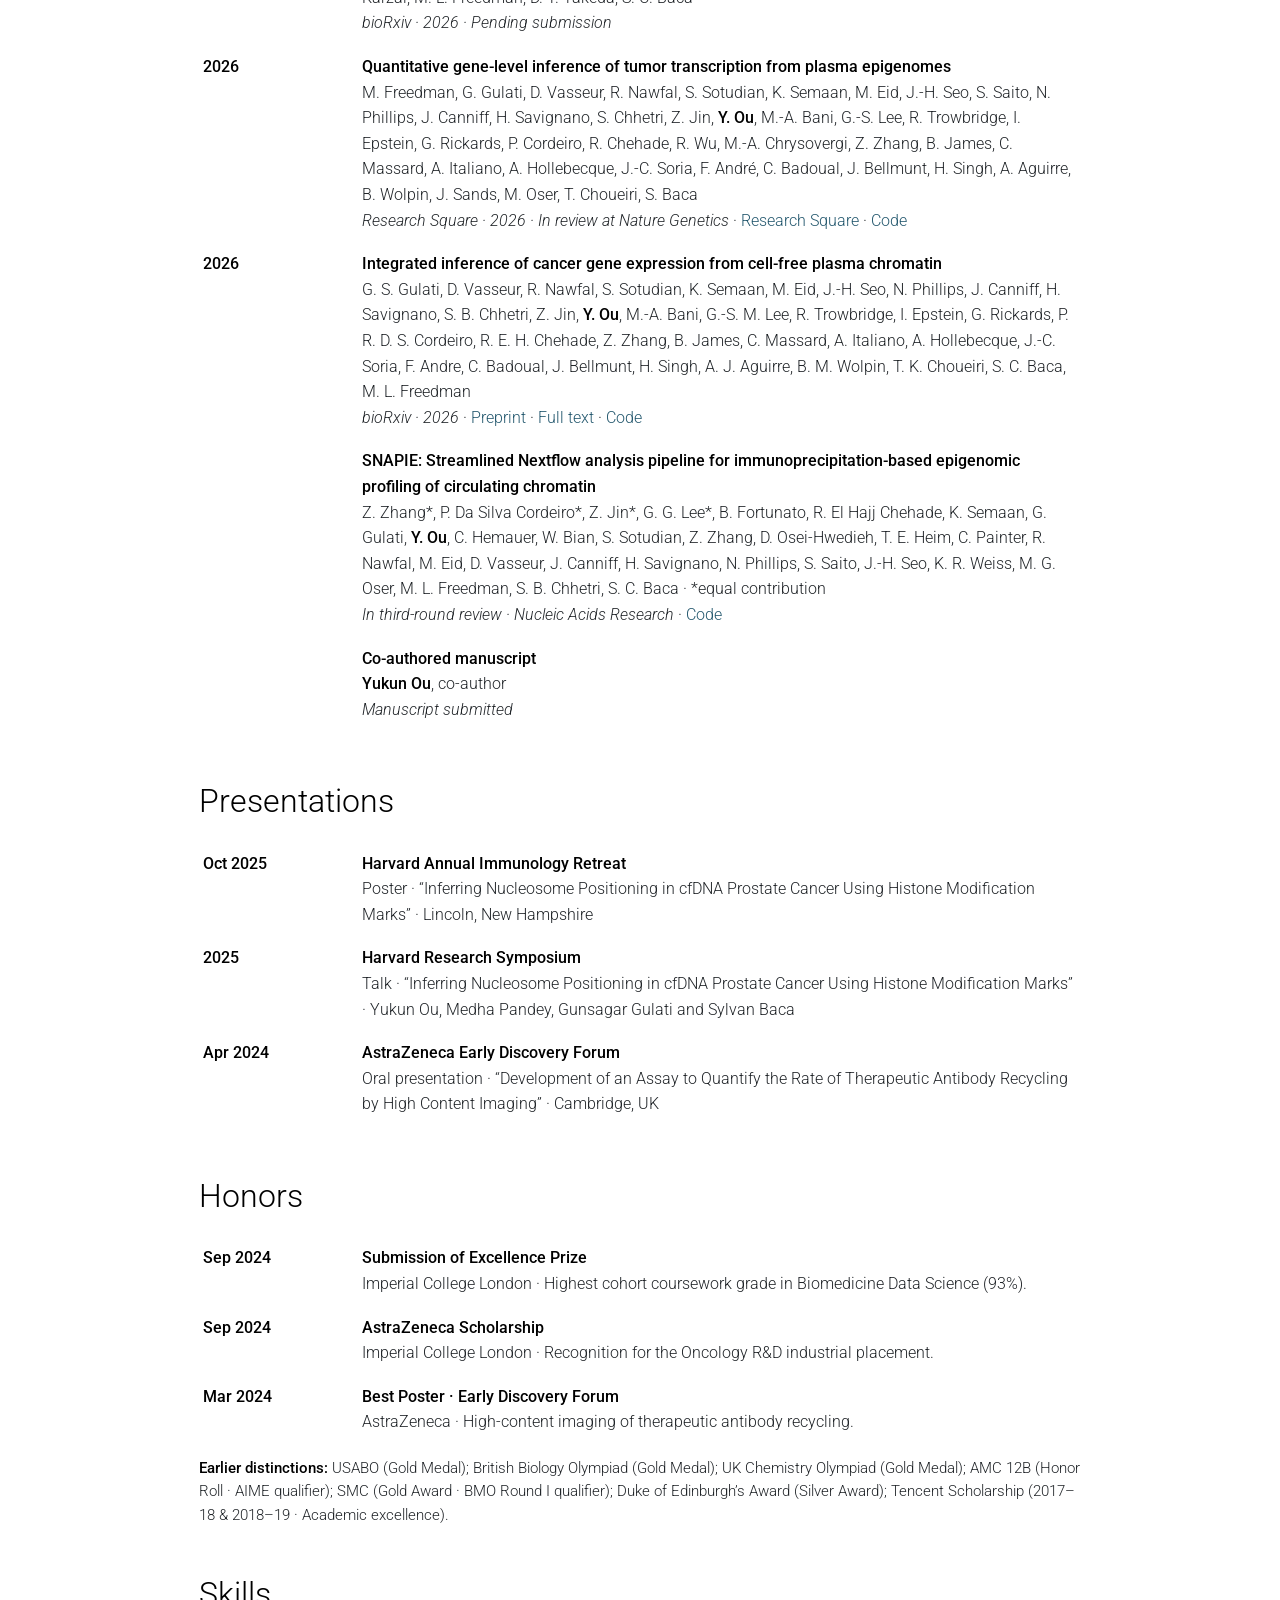
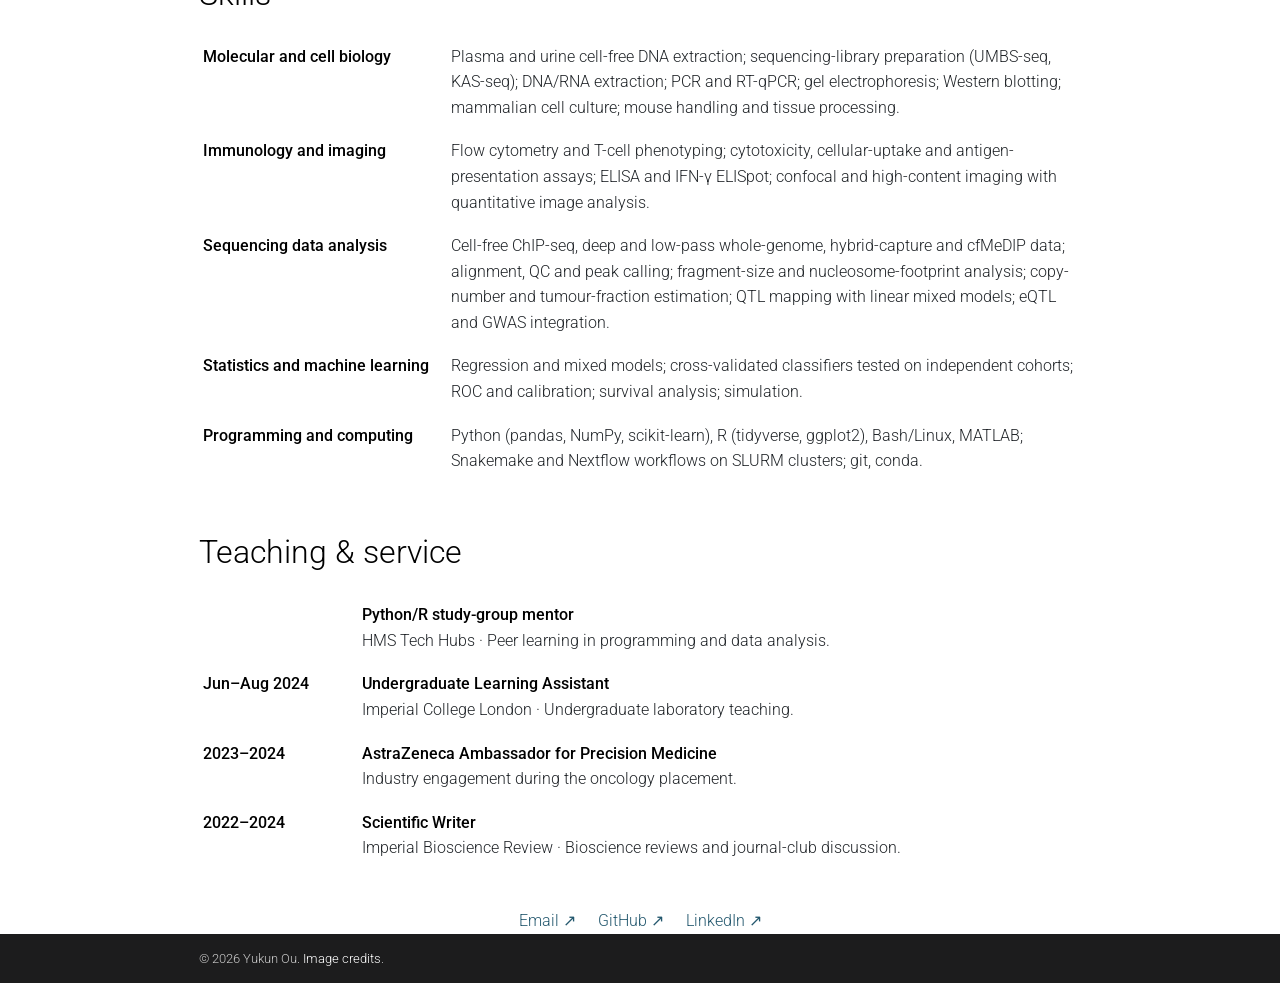
==== commit 7e564522: "Update MAPs author list to the co-author manuscript; CV-style skills section Co-Authored-By: Claude " ====
--- a/about/index.html
+++ b/about/index.html
@@ -3,8 +3,8 @@
 <section><h2 class="section-title">Education</h2><table class="dated"><tbody><tr><th scope="row">2024–2026</th><td><strong>Harvard Medical School</strong><br>Master of Medical Sciences in Immunology · GPA 3.923<br>Thesis: Epigenomic Liquid Biopsy: Nucleosome Repositioning, Gene Expression Inference, and Chromatin Dynamics in Cell-Free DNA · supervised by Sylvan Baca and Matthew Freedman</td></tr><tr><th scope="row">2025–2026</th><td><strong>Massachusetts Institute of Technology</strong><br>Cross-registered coursework · Cancer biology & bioinformatics</td></tr><tr><th scope="row">2021–2024</th><td><strong>Imperial College London</strong><br>BSc Medical Biosciences<br>Dissertation: Development of an Assay to Quantify the Rate of Therapeutic Antibody Recycling by High-Content Imaging · supervised by David Baker and James Meecham, AstraZeneca</td></tr></tbody></table></section>
 <section><h2 class="section-title">Research &amp; industry experience</h2><table class="dated"><tbody><tr><th scope="row">2024–present</th><td><strong>Baca and Freedman Labs · Dana-Farber Cancer Institute</strong><br>Cell-free chromatin and computational cancer epigenomics; collaboration with the Oser and Drapkin labs on LCNEC and SCLC.</td></tr><tr><th scope="row">2024–2026</th><td><strong>Harvard Medical School</strong><br>Computational research in genetic and epigenetic regulation.</td></tr><tr><th scope="row">2023–2024</th><td><strong>AstraZeneca · Cambridge, UK</strong><br>High-content imaging of therapeutic antibody trafficking; adenosine receptor engineering for CAR-T cell therapy.</td></tr><tr><th scope="row">2023–2024</th><td><strong>Imperial College London</strong><br>Machine learning for metabolomics and inflammatory bowel disease.</td></tr><tr><th scope="row">2023</th><td><strong>Peking University</strong><br>Experimental research in tumour immunotherapy.</td></tr><tr><th scope="row">2022</th><td><strong>Shenzhen Bay Laboratory</strong><br>Experimental research in cancer-vaccine delivery.</td></tr></tbody></table></section>
 <section><h2 class="section-title">Data analysis</h2><table class="dated"><tbody><tr><th scope="row">2023</th><td><strong>Time-series modelling & visualization</strong><br>Huatai-PineBridge · Python dashboards and ARIMA forecasting.</td></tr><tr><th scope="row">2022</th><td><strong>Biopharma sector analysis</strong><br>China Merchants Bank · Sector research, data synthesis and visual reporting.</td></tr></tbody></table></section>
-<section><h2 class="section-title">Selected work</h2><table class="dated"><tbody><tr><th scope="row">2026</th><td><strong>Histone modifications define distinct nucleosome positions in human cell-free DNA</strong><br><strong>Y. Ou</strong>, G. S. Gulati, M. Pandey, J.-H. Seo, Z. Zhang, G. G. Lee, Z. Jin, H. Savignano, A. G. Sowalsky, R. Nawfal, Z. Zhang, E. Ibrahim, G. Nafeh, M. L. Freedman, D. Y. Takeda, S. C. Baca<br><em>bioRxiv · 2026 · Pending submission</em></td></tr><tr><th scope="row">2026</th><td><strong>Quantitative gene-level inference of tumor transcription from plasma epigenomes</strong><br>M. Freedman, G. Gulati, D. Vasseur, R. Nawfal, S. Sotudian, K. Semaan, M. Eid, J.-H. Seo, S. Saito, N. Phillips, J. Canniff, H. Savignano, S. Chhetri, Z. Jin, <strong>Y. Ou</strong>, M.-A. Bani, G.-S. Lee, R. Trowbridge, I. Epstein, G. Rickards, P. Cordeiro, R. Chehade, R. Wu, M.-A. Chrysovergi, Z. Zhang, B. James, C. Massard, A. Italiano, A. Hollebecque, J.-C. Soria, F. André, C. Badoual, J. Bellmunt, H. Singh, A. Aguirre, B. Wolpin, J. Sands, M. Oser, T. Choueiri, S. Baca<br><em>Research Square · 2026 · In review at Nature Genetics</em> · <a href="https://doi.org/10.21203/rs.3.rs-11043657/v1">Research Square</a> · <a href="https://github.com/Baca-Lab/APEX">Code</a></td></tr><tr><th scope="row">2026</th><td><strong>Integrated inference of cancer gene expression from cell-free plasma chromatin</strong><br>G. S. Gulati, D. Vasseur, R. Nawfal, S. Sotudian, K. Semaan, M. Eid, J.-H. Seo, N. Phillips, J. Canniff, H. Savignano, S. B. Chhetri, Z. Jin, <strong>Y. Ou</strong>, M.-A. Bani, G.-S. M. Lee, R. Trowbridge, I. Epstein, G. Rickards, P. R. D. S. Cordeiro, R. E. H. Chehade, Z. Zhang, B. James, C. Massard, A. Italiano, A. Hollebecque, J.-C. Soria, F. Andre, C. Badoual, J. Bellmunt, H. Singh, A. J. Aguirre, B. M. Wolpin, T. K. Choueiri, S. C. Baca, M. L. Freedman<br><em>bioRxiv · 2026</em> · <a href="https://doi.org/10.64898/2026.02.18.706026">Preprint</a> · <a href="https://pmc.ncbi.nlm.nih.gov/articles/PMC12934699/">Full text</a> · <a href="https://github.com/Baca-Lab/APEX">Code</a></td></tr><tr><th scope="row"></th><td><strong>SNAPIE: Streamlined Nextflow analysis pipeline for immunoprecipitation-based epigenomic profiling of circulating chromatin</strong><br>Z. Zhang*, P. Da Silva Cordeiro*, Z. Jin*, G. G. Lee*, B. Fortunato, R. El Hajj Chehade, K. Semaan, G. Gulati, <strong>Y. Ou</strong>, C. Hemauer, W. Bian, S. Sotudian, Z. Zhang, D. Osei-Hwedieh, T. E. Heim, C. Painter, R. Nawfal, M. Eid, D. Vasseur, J. Canniff, H. Savignano, N. Phillips, S. Saito, J.-H. Seo, K. R. Weiss, M. G. Oser, M. L. Freedman, S. B. Chhetri, S. C. Baca · *equal contribution<br><em>In third-round review · Nucleic Acids Research</em> · <a href="https://github.com/Baca-Lab/SNAPIE">Code</a></td></tr><tr><th scope="row"></th><td><strong>Co-authored manuscript</strong><br><strong>Yukun Ou</strong>, co-author<br><em>Manuscript submitted</em></td></tr></tbody></table></section>
+<section><h2 class="section-title">Selected work</h2><table class="dated"><tbody><tr><th scope="row">2026</th><td><strong>Histone modifications define distinct nucleosome positions in cell-free DNA</strong><br><strong>Y. Ou</strong>, G. S. Gulati, C. F. Tyndall, M. Pandey, J.-H. Seo, Z. Zhang, Z. Jin, G. G. Lee, R. Nawfal, T. A. Hoggood, S. D. Shahbazi, J. Ludwig, Z. Zhang, E. Ibrahim, G. Nafeh, J. E. Berchuck, A. G. Sowalsky, F. Karzai, M. L. Freedman, D. Y. Takeda, S. C. Baca<br><em>bioRxiv · 2026 · Pending submission</em></td></tr><tr><th scope="row">2026</th><td><strong>Quantitative gene-level inference of tumor transcription from plasma epigenomes</strong><br>M. Freedman, G. Gulati, D. Vasseur, R. Nawfal, S. Sotudian, K. Semaan, M. Eid, J.-H. Seo, S. Saito, N. Phillips, J. Canniff, H. Savignano, S. Chhetri, Z. Jin, <strong>Y. Ou</strong>, M.-A. Bani, G.-S. Lee, R. Trowbridge, I. Epstein, G. Rickards, P. Cordeiro, R. Chehade, R. Wu, M.-A. Chrysovergi, Z. Zhang, B. James, C. Massard, A. Italiano, A. Hollebecque, J.-C. Soria, F. André, C. Badoual, J. Bellmunt, H. Singh, A. Aguirre, B. Wolpin, J. Sands, M. Oser, T. Choueiri, S. Baca<br><em>Research Square · 2026 · In review at Nature Genetics</em> · <a href="https://doi.org/10.21203/rs.3.rs-11043657/v1">Research Square</a> · <a href="https://github.com/Baca-Lab/APEX">Code</a></td></tr><tr><th scope="row">2026</th><td><strong>Integrated inference of cancer gene expression from cell-free plasma chromatin</strong><br>G. S. Gulati, D. Vasseur, R. Nawfal, S. Sotudian, K. Semaan, M. Eid, J.-H. Seo, N. Phillips, J. Canniff, H. Savignano, S. B. Chhetri, Z. Jin, <strong>Y. Ou</strong>, M.-A. Bani, G.-S. M. Lee, R. Trowbridge, I. Epstein, G. Rickards, P. R. D. S. Cordeiro, R. E. H. Chehade, Z. Zhang, B. James, C. Massard, A. Italiano, A. Hollebecque, J.-C. Soria, F. Andre, C. Badoual, J. Bellmunt, H. Singh, A. J. Aguirre, B. M. Wolpin, T. K. Choueiri, S. C. Baca, M. L. Freedman<br><em>bioRxiv · 2026</em> · <a href="https://doi.org/10.64898/2026.02.18.706026">Preprint</a> · <a href="https://pmc.ncbi.nlm.nih.gov/articles/PMC12934699/">Full text</a> · <a href="https://github.com/Baca-Lab/APEX">Code</a></td></tr><tr><th scope="row"></th><td><strong>SNAPIE: Streamlined Nextflow analysis pipeline for immunoprecipitation-based epigenomic profiling of circulating chromatin</strong><br>Z. Zhang*, P. Da Silva Cordeiro*, Z. Jin*, G. G. Lee*, B. Fortunato, R. El Hajj Chehade, K. Semaan, G. Gulati, <strong>Y. Ou</strong>, C. Hemauer, W. Bian, S. Sotudian, Z. Zhang, D. Osei-Hwedieh, T. E. Heim, C. Painter, R. Nawfal, M. Eid, D. Vasseur, J. Canniff, H. Savignano, N. Phillips, S. Saito, J.-H. Seo, K. R. Weiss, M. G. Oser, M. L. Freedman, S. B. Chhetri, S. C. Baca · *equal contribution<br><em>In third-round review · Nucleic Acids Research</em> · <a href="https://github.com/Baca-Lab/SNAPIE">Code</a></td></tr><tr><th scope="row"></th><td><strong>Co-authored manuscript</strong><br><strong>Yukun Ou</strong>, co-author<br><em>Manuscript submitted</em></td></tr></tbody></table></section>
 <section><h2 class="section-title">Presentations</h2><table class="dated"><tbody><tr><th scope="row">Oct 2025</th><td><strong>Harvard Annual Immunology Retreat</strong><br>Poster · “Inferring Nucleosome Positioning in cfDNA Prostate Cancer Using Histone Modification Marks” · Lincoln, New Hampshire</td></tr><tr><th scope="row">2025</th><td><strong>Harvard Research Symposium</strong><br>Talk · “Inferring Nucleosome Positioning in cfDNA Prostate Cancer Using Histone Modification Marks” · Yukun Ou, Medha Pandey, Gunsagar Gulati and Sylvan Baca</td></tr><tr><th scope="row">Apr 2024</th><td><strong>AstraZeneca Early Discovery Forum</strong><br>Oral presentation · “Development of an Assay to Quantify the Rate of Therapeutic Antibody Recycling by High Content Imaging” · Cambridge, UK</td></tr></tbody></table></section>
 <section><h2 class="section-title">Honors</h2><table class="dated"><tbody><tr><th scope="row">Sep 2024</th><td><strong>Submission of Excellence Prize</strong><br>Imperial College London · Highest cohort coursework grade in Biomedicine Data Science (93%).</td></tr><tr><th scope="row">Sep 2024</th><td><strong>AstraZeneca Scholarship</strong><br>Imperial College London · Recognition for the Oncology R&D industrial placement.</td></tr><tr><th scope="row">Mar 2024</th><td><strong>Best Poster · Early Discovery Forum</strong><br>AstraZeneca · High-content imaging of therapeutic antibody recycling.</td></tr></tbody></table><p class="earlier"><span>Earlier distinctions:</span> USABO (Gold Medal); British Biology Olympiad (Gold Medal); UK Chemistry Olympiad (Gold Medal); AMC 12B (Honor Roll · AIME qualifier); SMC (Gold Award · BMO Round I qualifier); Duke of Edinburgh’s Award (Silver Award); Tencent Scholarship (2017–18 & 2018–19 · Academic excellence).</p></section>
-<section><h2 class="section-title">Skills</h2><table class="dated"><tbody><tr><th scope="row">Experimental</th><td>Cell culture; DNA/RNA extraction; PCR and RT-qPCR; gel electrophoresis; Western blotting; flow cytometry and T-cell phenotyping; ELISA and ELISpot; cellular-uptake, cytotoxicity and antigen-presentation assays; confocal and high-content imaging; plasma and urine cfDNA preparation; sequencing-library preparation; UMBS-seq and KAS-seq; mouse handling and tissue processing.</td></tr><tr><th scope="row">Computational</th><td>Cancer epigenomics; cfDNA fragmentomics; methylation and gene-expression analysis; machine learning; quantitative imaging; tumour-growth and survival analysis; reproducible pipelines.</td></tr><tr><th scope="row">Programming</th><td>Python, R, MATLAB and Bash/Linux.</td></tr></tbody></table></section>
+<section><h2 class="section-title">Skills</h2><table class="dated"><tbody><tr><th scope="row">Molecular and cell biology</th><td>Plasma and urine cell-free DNA extraction; sequencing-library preparation (UMBS-seq, KAS-seq); DNA/RNA extraction; PCR and RT-qPCR; gel electrophoresis; Western blotting; mammalian cell culture; mouse handling and tissue processing.</td></tr><tr><th scope="row">Immunology and imaging</th><td>Flow cytometry and T-cell phenotyping; cytotoxicity, cellular-uptake and antigen-presentation assays; ELISA and IFN-γ ELISpot; confocal and high-content imaging with quantitative image analysis.</td></tr><tr><th scope="row">Sequencing data analysis</th><td>Cell-free ChIP-seq, deep and low-pass whole-genome, hybrid-capture and cfMeDIP data; alignment, QC and peak calling; fragment-size and nucleosome-footprint analysis; copy-number and tumour-fraction estimation; QTL mapping with linear mixed models; eQTL and GWAS integration.</td></tr><tr><th scope="row">Statistics and machine learning</th><td>Regression and mixed models; cross-validated classifiers tested on independent cohorts; ROC and calibration; survival analysis; simulation.</td></tr><tr><th scope="row">Programming and computing</th><td>Python (pandas, NumPy, scikit-learn), R (tidyverse, ggplot2), Bash/Linux, MATLAB; Snakemake and Nextflow workflows on SLURM clusters; git, conda.</td></tr></tbody></table></section>
 <section><h2 class="section-title">Teaching &amp; service</h2><table class="dated"><tbody><tr><th scope="row"></th><td><strong>Python/R study-group mentor</strong><br>HMS Tech Hubs · Peer learning in programming and data analysis.</td></tr><tr><th scope="row">Jun–Aug 2024</th><td><strong>Undergraduate Learning Assistant</strong><br>Imperial College London · Undergraduate laboratory teaching.</td></tr><tr><th scope="row">2023–2024</th><td><strong>AstraZeneca Ambassador for Precision Medicine</strong><br>Industry engagement during the oncology placement.</td></tr><tr><th scope="row">2022–2024</th><td><strong>Scientific Writer</strong><br>Imperial Bioscience Review · Bioscience reviews and journal-club discussion.</td></tr></tbody></table></section><div class="social"><a href="mailto:yukun_ou@dfci.harvard.edu">Email ↗</a><a href="https://github.com/yukunou703">GitHub ↗</a><a href="https://www.linkedin.com/in/yukun-o-14305a253/">LinkedIn ↗</a></div></main><footer><div class="container">© 2026 Yukun Ou. <a href="/references/">Image credits</a>.</div></footer></body></html>
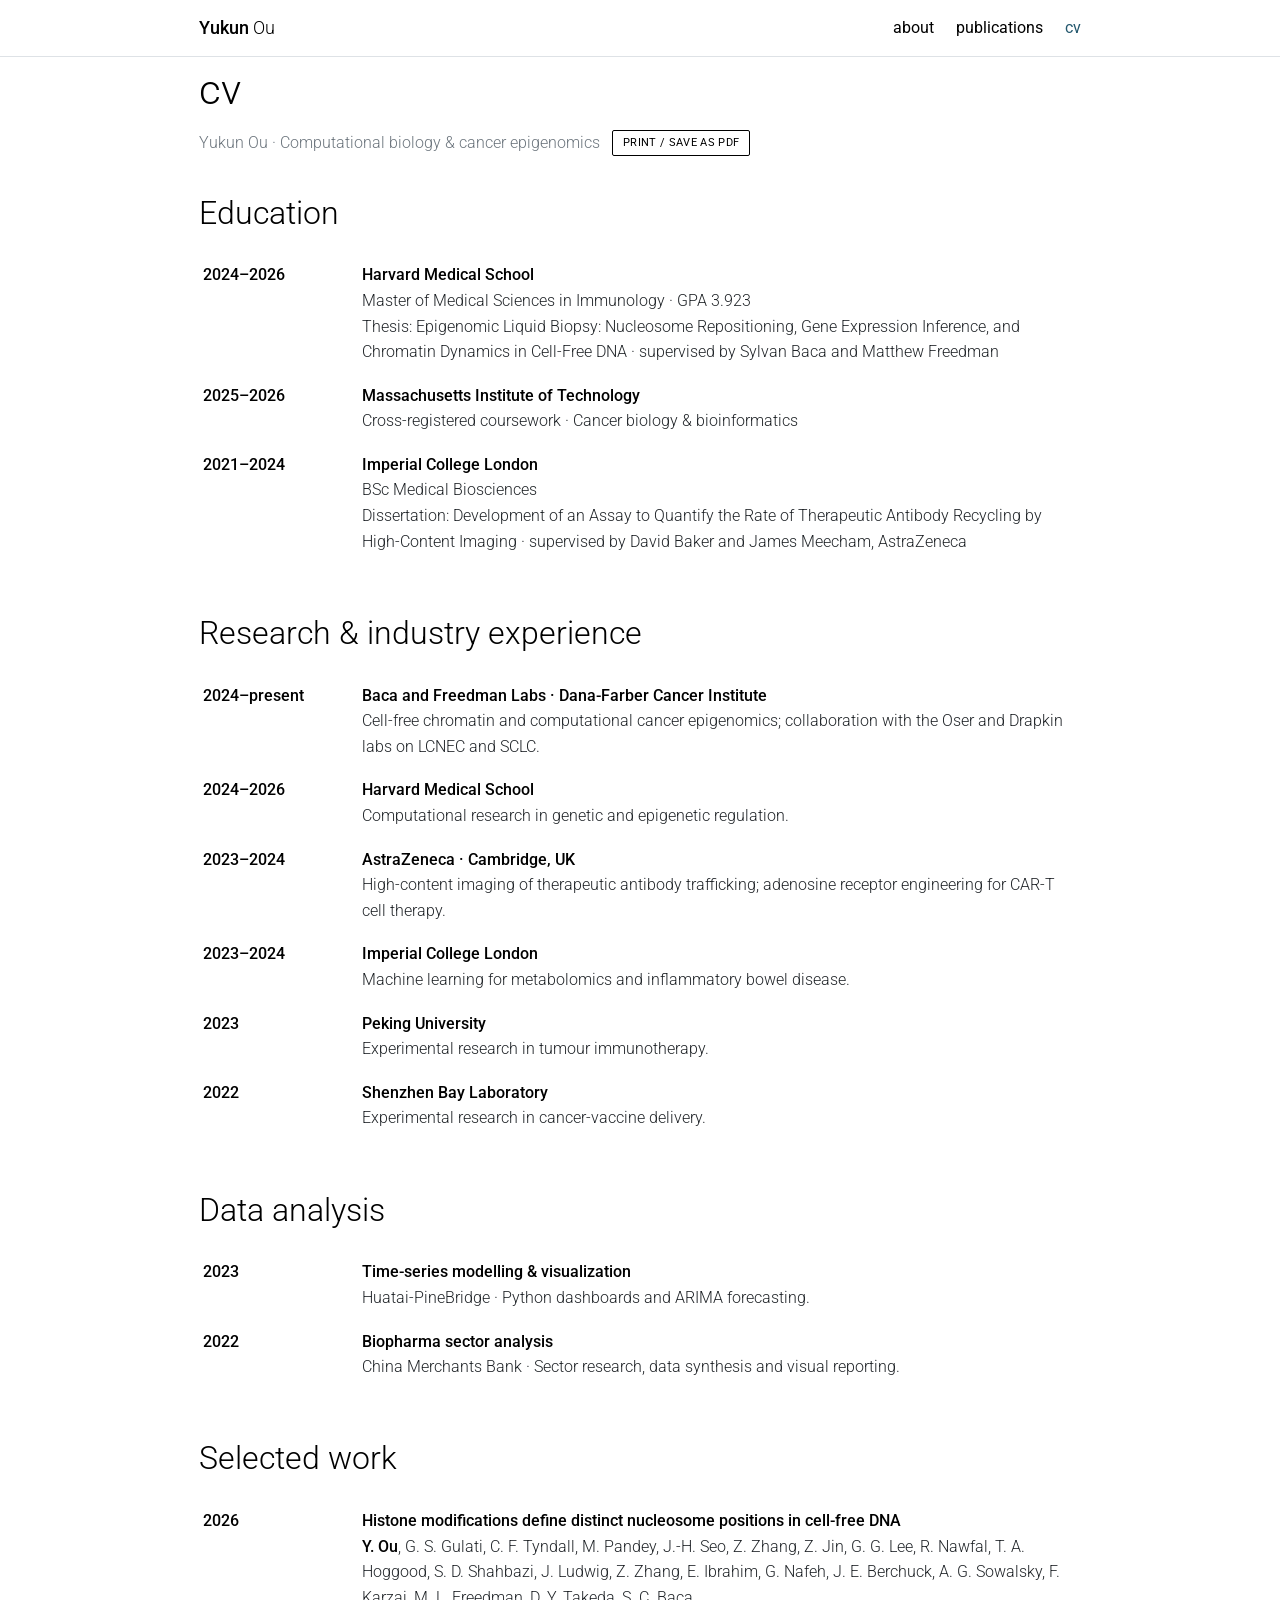
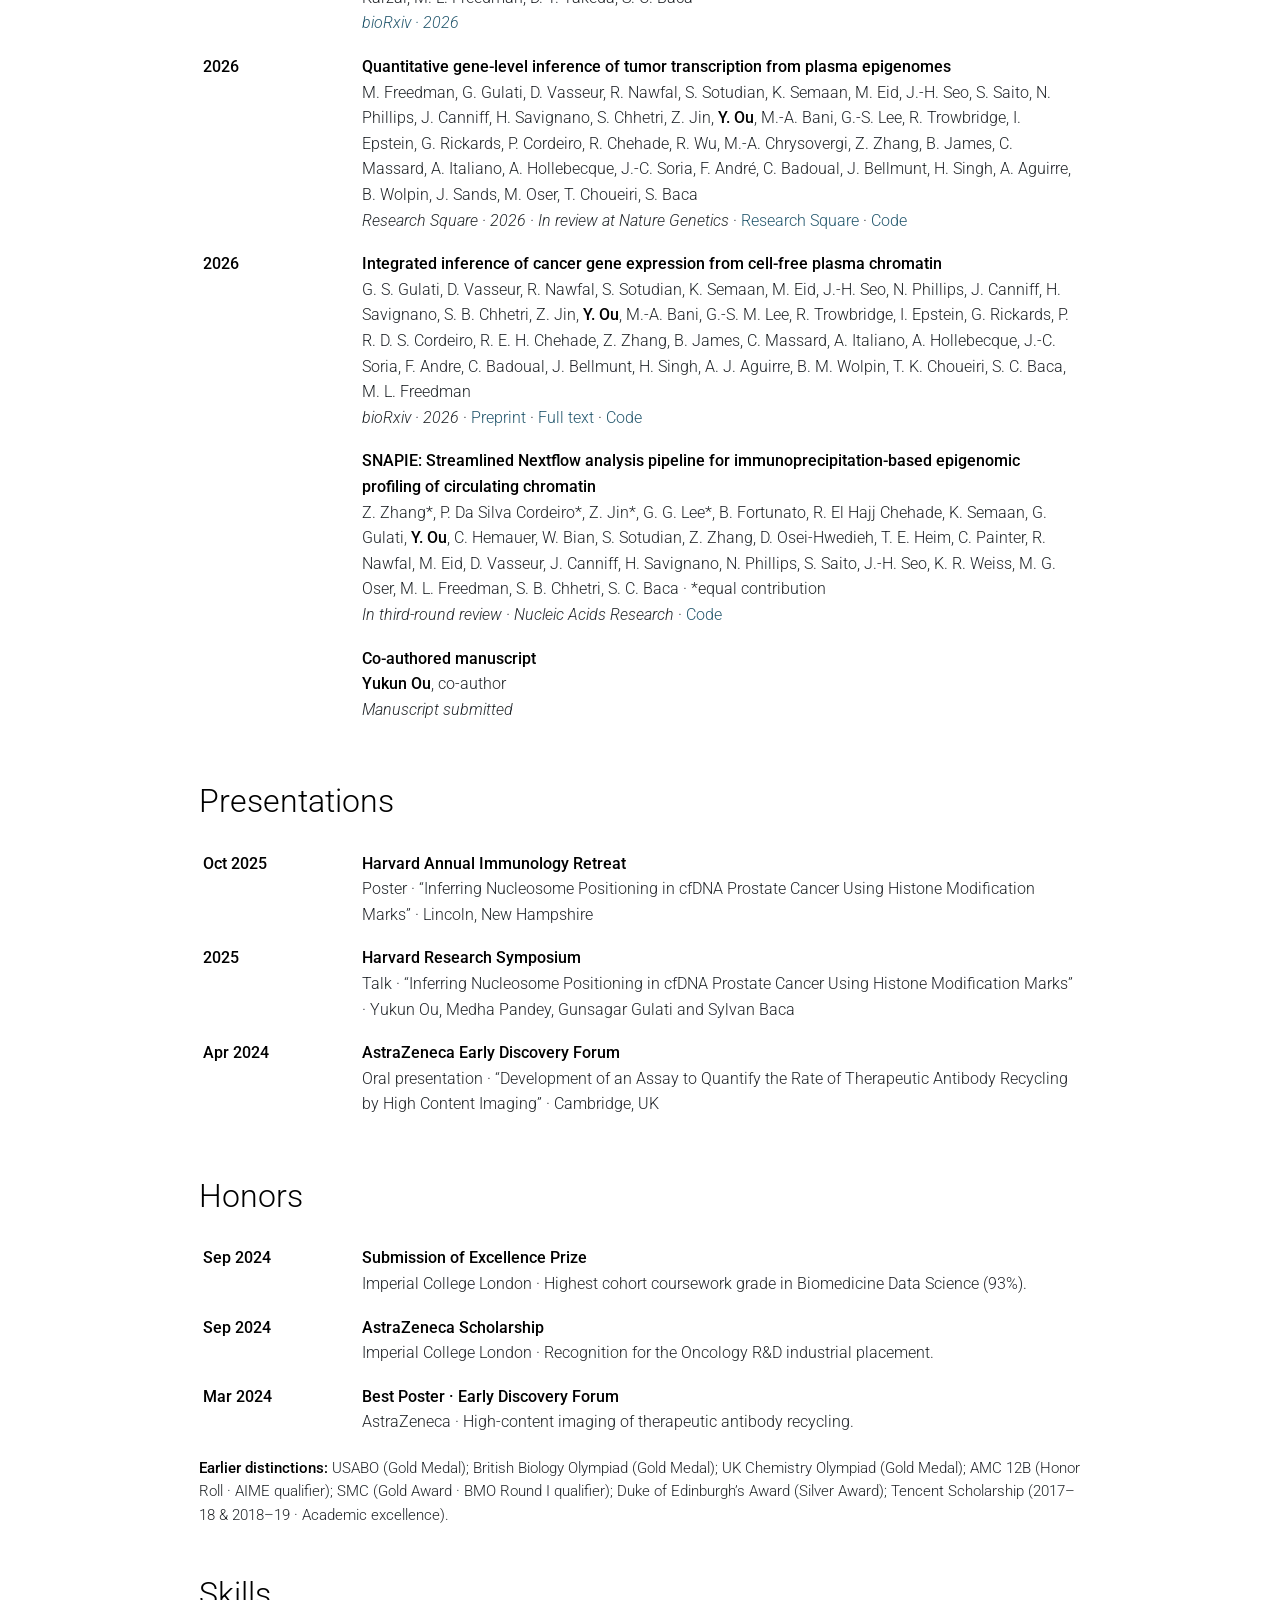
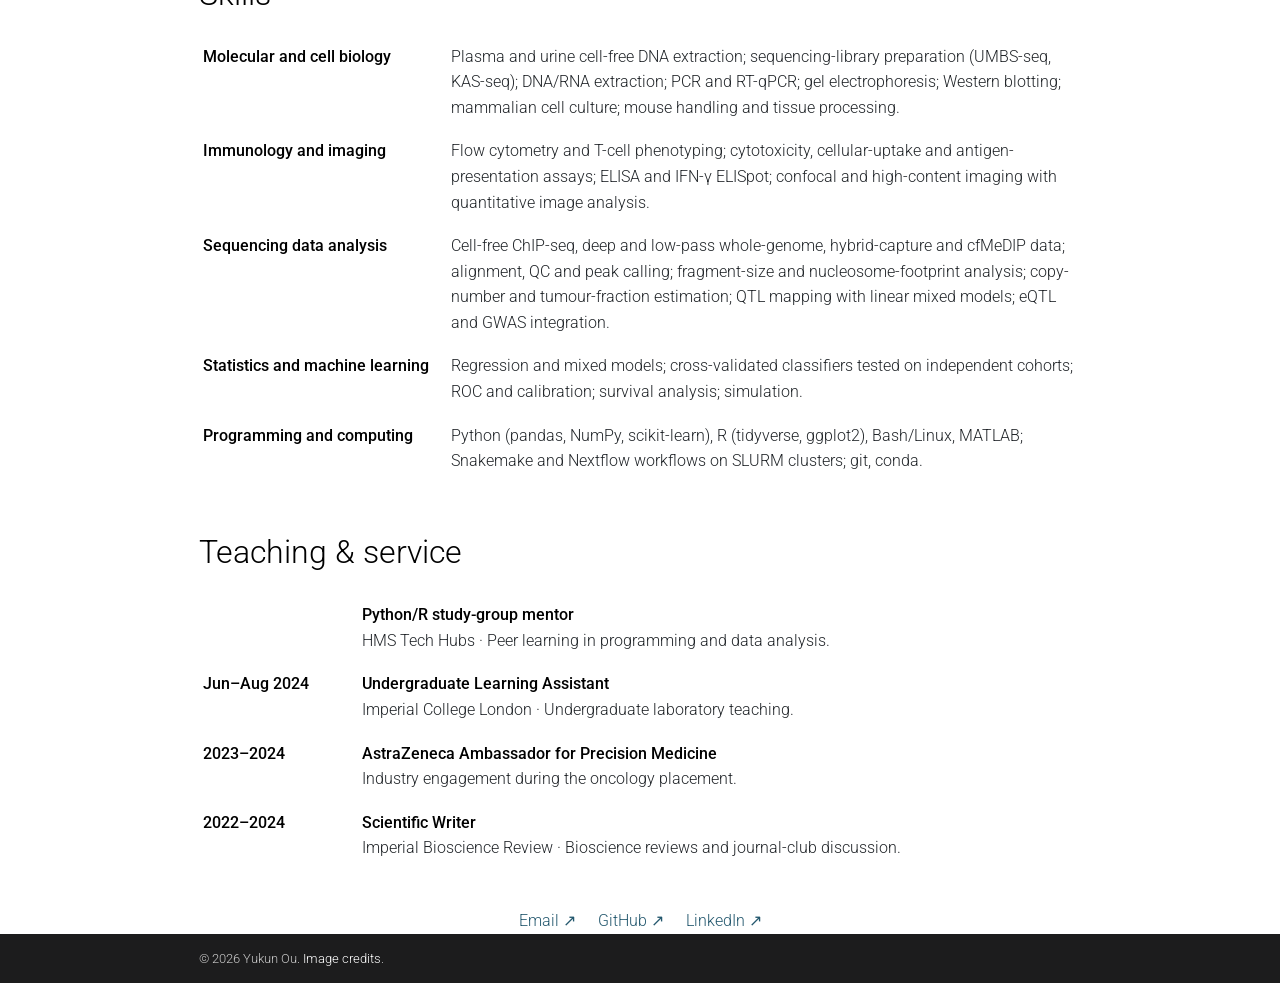
==== commit bb157dbc: "Add MAPs bioRxiv link and news item" ====
--- a/about/index.html
+++ b/about/index.html
@@ -3,7 +3,7 @@
 <section><h2 class="section-title">Education</h2><table class="dated"><tbody><tr><th scope="row">2024–2026</th><td><strong>Harvard Medical School</strong><br>Master of Medical Sciences in Immunology · GPA 3.923<br>Thesis: Epigenomic Liquid Biopsy: Nucleosome Repositioning, Gene Expression Inference, and Chromatin Dynamics in Cell-Free DNA · supervised by Sylvan Baca and Matthew Freedman</td></tr><tr><th scope="row">2025–2026</th><td><strong>Massachusetts Institute of Technology</strong><br>Cross-registered coursework · Cancer biology & bioinformatics</td></tr><tr><th scope="row">2021–2024</th><td><strong>Imperial College London</strong><br>BSc Medical Biosciences<br>Dissertation: Development of an Assay to Quantify the Rate of Therapeutic Antibody Recycling by High-Content Imaging · supervised by David Baker and James Meecham, AstraZeneca</td></tr></tbody></table></section>
 <section><h2 class="section-title">Research &amp; industry experience</h2><table class="dated"><tbody><tr><th scope="row">2024–present</th><td><strong>Baca and Freedman Labs · Dana-Farber Cancer Institute</strong><br>Cell-free chromatin and computational cancer epigenomics; collaboration with the Oser and Drapkin labs on LCNEC and SCLC.</td></tr><tr><th scope="row">2024–2026</th><td><strong>Harvard Medical School</strong><br>Computational research in genetic and epigenetic regulation.</td></tr><tr><th scope="row">2023–2024</th><td><strong>AstraZeneca · Cambridge, UK</strong><br>High-content imaging of therapeutic antibody trafficking; adenosine receptor engineering for CAR-T cell therapy.</td></tr><tr><th scope="row">2023–2024</th><td><strong>Imperial College London</strong><br>Machine learning for metabolomics and inflammatory bowel disease.</td></tr><tr><th scope="row">2023</th><td><strong>Peking University</strong><br>Experimental research in tumour immunotherapy.</td></tr><tr><th scope="row">2022</th><td><strong>Shenzhen Bay Laboratory</strong><br>Experimental research in cancer-vaccine delivery.</td></tr></tbody></table></section>
 <section><h2 class="section-title">Data analysis</h2><table class="dated"><tbody><tr><th scope="row">2023</th><td><strong>Time-series modelling & visualization</strong><br>Huatai-PineBridge · Python dashboards and ARIMA forecasting.</td></tr><tr><th scope="row">2022</th><td><strong>Biopharma sector analysis</strong><br>China Merchants Bank · Sector research, data synthesis and visual reporting.</td></tr></tbody></table></section>
-<section><h2 class="section-title">Selected work</h2><table class="dated"><tbody><tr><th scope="row">2026</th><td><strong>Histone modifications define distinct nucleosome positions in cell-free DNA</strong><br><strong>Y. Ou</strong>, G. S. Gulati, C. F. Tyndall, M. Pandey, J.-H. Seo, Z. Zhang, Z. Jin, G. G. Lee, R. Nawfal, T. A. Hoggood, S. D. Shahbazi, J. Ludwig, Z. Zhang, E. Ibrahim, G. Nafeh, J. E. Berchuck, A. G. Sowalsky, F. Karzai, M. L. Freedman, D. Y. Takeda, S. C. Baca<br><em>bioRxiv · 2026 · Pending submission</em></td></tr><tr><th scope="row">2026</th><td><strong>Quantitative gene-level inference of tumor transcription from plasma epigenomes</strong><br>M. Freedman, G. Gulati, D. Vasseur, R. Nawfal, S. Sotudian, K. Semaan, M. Eid, J.-H. Seo, S. Saito, N. Phillips, J. Canniff, H. Savignano, S. Chhetri, Z. Jin, <strong>Y. Ou</strong>, M.-A. Bani, G.-S. Lee, R. Trowbridge, I. Epstein, G. Rickards, P. Cordeiro, R. Chehade, R. Wu, M.-A. Chrysovergi, Z. Zhang, B. James, C. Massard, A. Italiano, A. Hollebecque, J.-C. Soria, F. André, C. Badoual, J. Bellmunt, H. Singh, A. Aguirre, B. Wolpin, J. Sands, M. Oser, T. Choueiri, S. Baca<br><em>Research Square · 2026 · In review at Nature Genetics</em> · <a href="https://doi.org/10.21203/rs.3.rs-11043657/v1">Research Square</a> · <a href="https://github.com/Baca-Lab/APEX">Code</a></td></tr><tr><th scope="row">2026</th><td><strong>Integrated inference of cancer gene expression from cell-free plasma chromatin</strong><br>G. S. Gulati, D. Vasseur, R. Nawfal, S. Sotudian, K. Semaan, M. Eid, J.-H. Seo, N. Phillips, J. Canniff, H. Savignano, S. B. Chhetri, Z. Jin, <strong>Y. Ou</strong>, M.-A. Bani, G.-S. M. Lee, R. Trowbridge, I. Epstein, G. Rickards, P. R. D. S. Cordeiro, R. E. H. Chehade, Z. Zhang, B. James, C. Massard, A. Italiano, A. Hollebecque, J.-C. Soria, F. Andre, C. Badoual, J. Bellmunt, H. Singh, A. J. Aguirre, B. M. Wolpin, T. K. Choueiri, S. C. Baca, M. L. Freedman<br><em>bioRxiv · 2026</em> · <a href="https://doi.org/10.64898/2026.02.18.706026">Preprint</a> · <a href="https://pmc.ncbi.nlm.nih.gov/articles/PMC12934699/">Full text</a> · <a href="https://github.com/Baca-Lab/APEX">Code</a></td></tr><tr><th scope="row"></th><td><strong>SNAPIE: Streamlined Nextflow analysis pipeline for immunoprecipitation-based epigenomic profiling of circulating chromatin</strong><br>Z. Zhang*, P. Da Silva Cordeiro*, Z. Jin*, G. G. Lee*, B. Fortunato, R. El Hajj Chehade, K. Semaan, G. Gulati, <strong>Y. Ou</strong>, C. Hemauer, W. Bian, S. Sotudian, Z. Zhang, D. Osei-Hwedieh, T. E. Heim, C. Painter, R. Nawfal, M. Eid, D. Vasseur, J. Canniff, H. Savignano, N. Phillips, S. Saito, J.-H. Seo, K. R. Weiss, M. G. Oser, M. L. Freedman, S. B. Chhetri, S. C. Baca · *equal contribution<br><em>In third-round review · Nucleic Acids Research</em> · <a href="https://github.com/Baca-Lab/SNAPIE">Code</a></td></tr><tr><th scope="row"></th><td><strong>Co-authored manuscript</strong><br><strong>Yukun Ou</strong>, co-author<br><em>Manuscript submitted</em></td></tr></tbody></table></section>
+<section><h2 class="section-title">Selected work</h2><table class="dated"><tbody><tr><th scope="row">2026</th><td><strong>Histone modifications define distinct nucleosome positions in cell-free DNA</strong><br><strong>Y. Ou</strong>, G. S. Gulati, C. F. Tyndall, M. Pandey, J.-H. Seo, Z. Zhang, Z. Jin, G. G. Lee, R. Nawfal, T. A. Hoggood, S. D. Shahbazi, J. Ludwig, Z. Zhang, E. Ibrahim, G. Nafeh, J. E. Berchuck, A. G. Sowalsky, F. Karzai, M. L. Freedman, D. Y. Takeda, S. C. Baca<br><em><a href="https://doi.org/10.64898/2026.10.26.761423">bioRxiv · 2026</a></em></td></tr><tr><th scope="row">2026</th><td><strong>Quantitative gene-level inference of tumor transcription from plasma epigenomes</strong><br>M. Freedman, G. Gulati, D. Vasseur, R. Nawfal, S. Sotudian, K. Semaan, M. Eid, J.-H. Seo, S. Saito, N. Phillips, J. Canniff, H. Savignano, S. Chhetri, Z. Jin, <strong>Y. Ou</strong>, M.-A. Bani, G.-S. Lee, R. Trowbridge, I. Epstein, G. Rickards, P. Cordeiro, R. Chehade, R. Wu, M.-A. Chrysovergi, Z. Zhang, B. James, C. Massard, A. Italiano, A. Hollebecque, J.-C. Soria, F. André, C. Badoual, J. Bellmunt, H. Singh, A. Aguirre, B. Wolpin, J. Sands, M. Oser, T. Choueiri, S. Baca<br><em>Research Square · 2026 · In review at Nature Genetics</em> · <a href="https://doi.org/10.21203/rs.3.rs-11043657/v1">Research Square</a> · <a href="https://github.com/Baca-Lab/APEX">Code</a></td></tr><tr><th scope="row">2026</th><td><strong>Integrated inference of cancer gene expression from cell-free plasma chromatin</strong><br>G. S. Gulati, D. Vasseur, R. Nawfal, S. Sotudian, K. Semaan, M. Eid, J.-H. Seo, N. Phillips, J. Canniff, H. Savignano, S. B. Chhetri, Z. Jin, <strong>Y. Ou</strong>, M.-A. Bani, G.-S. M. Lee, R. Trowbridge, I. Epstein, G. Rickards, P. R. D. S. Cordeiro, R. E. H. Chehade, Z. Zhang, B. James, C. Massard, A. Italiano, A. Hollebecque, J.-C. Soria, F. Andre, C. Badoual, J. Bellmunt, H. Singh, A. J. Aguirre, B. M. Wolpin, T. K. Choueiri, S. C. Baca, M. L. Freedman<br><em>bioRxiv · 2026</em> · <a href="https://doi.org/10.64898/2026.02.18.706026">Preprint</a> · <a href="https://pmc.ncbi.nlm.nih.gov/articles/PMC12934699/">Full text</a> · <a href="https://github.com/Baca-Lab/APEX">Code</a></td></tr><tr><th scope="row"></th><td><strong>SNAPIE: Streamlined Nextflow analysis pipeline for immunoprecipitation-based epigenomic profiling of circulating chromatin</strong><br>Z. Zhang*, P. Da Silva Cordeiro*, Z. Jin*, G. G. Lee*, B. Fortunato, R. El Hajj Chehade, K. Semaan, G. Gulati, <strong>Y. Ou</strong>, C. Hemauer, W. Bian, S. Sotudian, Z. Zhang, D. Osei-Hwedieh, T. E. Heim, C. Painter, R. Nawfal, M. Eid, D. Vasseur, J. Canniff, H. Savignano, N. Phillips, S. Saito, J.-H. Seo, K. R. Weiss, M. G. Oser, M. L. Freedman, S. B. Chhetri, S. C. Baca · *equal contribution<br><em>In third-round review · Nucleic Acids Research</em> · <a href="https://github.com/Baca-Lab/SNAPIE">Code</a></td></tr><tr><th scope="row"></th><td><strong>Co-authored manuscript</strong><br><strong>Yukun Ou</strong>, co-author<br><em>Manuscript submitted</em></td></tr></tbody></table></section>
 <section><h2 class="section-title">Presentations</h2><table class="dated"><tbody><tr><th scope="row">Oct 2025</th><td><strong>Harvard Annual Immunology Retreat</strong><br>Poster · “Inferring Nucleosome Positioning in cfDNA Prostate Cancer Using Histone Modification Marks” · Lincoln, New Hampshire</td></tr><tr><th scope="row">2025</th><td><strong>Harvard Research Symposium</strong><br>Talk · “Inferring Nucleosome Positioning in cfDNA Prostate Cancer Using Histone Modification Marks” · Yukun Ou, Medha Pandey, Gunsagar Gulati and Sylvan Baca</td></tr><tr><th scope="row">Apr 2024</th><td><strong>AstraZeneca Early Discovery Forum</strong><br>Oral presentation · “Development of an Assay to Quantify the Rate of Therapeutic Antibody Recycling by High Content Imaging” · Cambridge, UK</td></tr></tbody></table></section>
 <section><h2 class="section-title">Honors</h2><table class="dated"><tbody><tr><th scope="row">Sep 2024</th><td><strong>Submission of Excellence Prize</strong><br>Imperial College London · Highest cohort coursework grade in Biomedicine Data Science (93%).</td></tr><tr><th scope="row">Sep 2024</th><td><strong>AstraZeneca Scholarship</strong><br>Imperial College London · Recognition for the Oncology R&D industrial placement.</td></tr><tr><th scope="row">Mar 2024</th><td><strong>Best Poster · Early Discovery Forum</strong><br>AstraZeneca · High-content imaging of therapeutic antibody recycling.</td></tr></tbody></table><p class="earlier"><span>Earlier distinctions:</span> USABO (Gold Medal); British Biology Olympiad (Gold Medal); UK Chemistry Olympiad (Gold Medal); AMC 12B (Honor Roll · AIME qualifier); SMC (Gold Award · BMO Round I qualifier); Duke of Edinburgh’s Award (Silver Award); Tencent Scholarship (2017–18 & 2018–19 · Academic excellence).</p></section>
 <section><h2 class="section-title">Skills</h2><table class="dated"><tbody><tr><th scope="row">Molecular and cell biology</th><td>Plasma and urine cell-free DNA extraction; sequencing-library preparation (UMBS-seq, KAS-seq); DNA/RNA extraction; PCR and RT-qPCR; gel electrophoresis; Western blotting; mammalian cell culture; mouse handling and tissue processing.</td></tr><tr><th scope="row">Immunology and imaging</th><td>Flow cytometry and T-cell phenotyping; cytotoxicity, cellular-uptake and antigen-presentation assays; ELISA and IFN-γ ELISpot; confocal and high-content imaging with quantitative image analysis.</td></tr><tr><th scope="row">Sequencing data analysis</th><td>Cell-free ChIP-seq, deep and low-pass whole-genome, hybrid-capture and cfMeDIP data; alignment, QC and peak calling; fragment-size and nucleosome-footprint analysis; copy-number and tumour-fraction estimation; QTL mapping with linear mixed models; eQTL and GWAS integration.</td></tr><tr><th scope="row">Statistics and machine learning</th><td>Regression and mixed models; cross-validated classifiers tested on independent cohorts; ROC and calibration; survival analysis; simulation.</td></tr><tr><th scope="row">Programming and computing</th><td>Python (pandas, NumPy, scikit-learn), R (tidyverse, ggplot2), Bash/Linux, MATLAB; Snakemake and Nextflow workflows on SLURM clusters; git, conda.</td></tr></tbody></table></section>
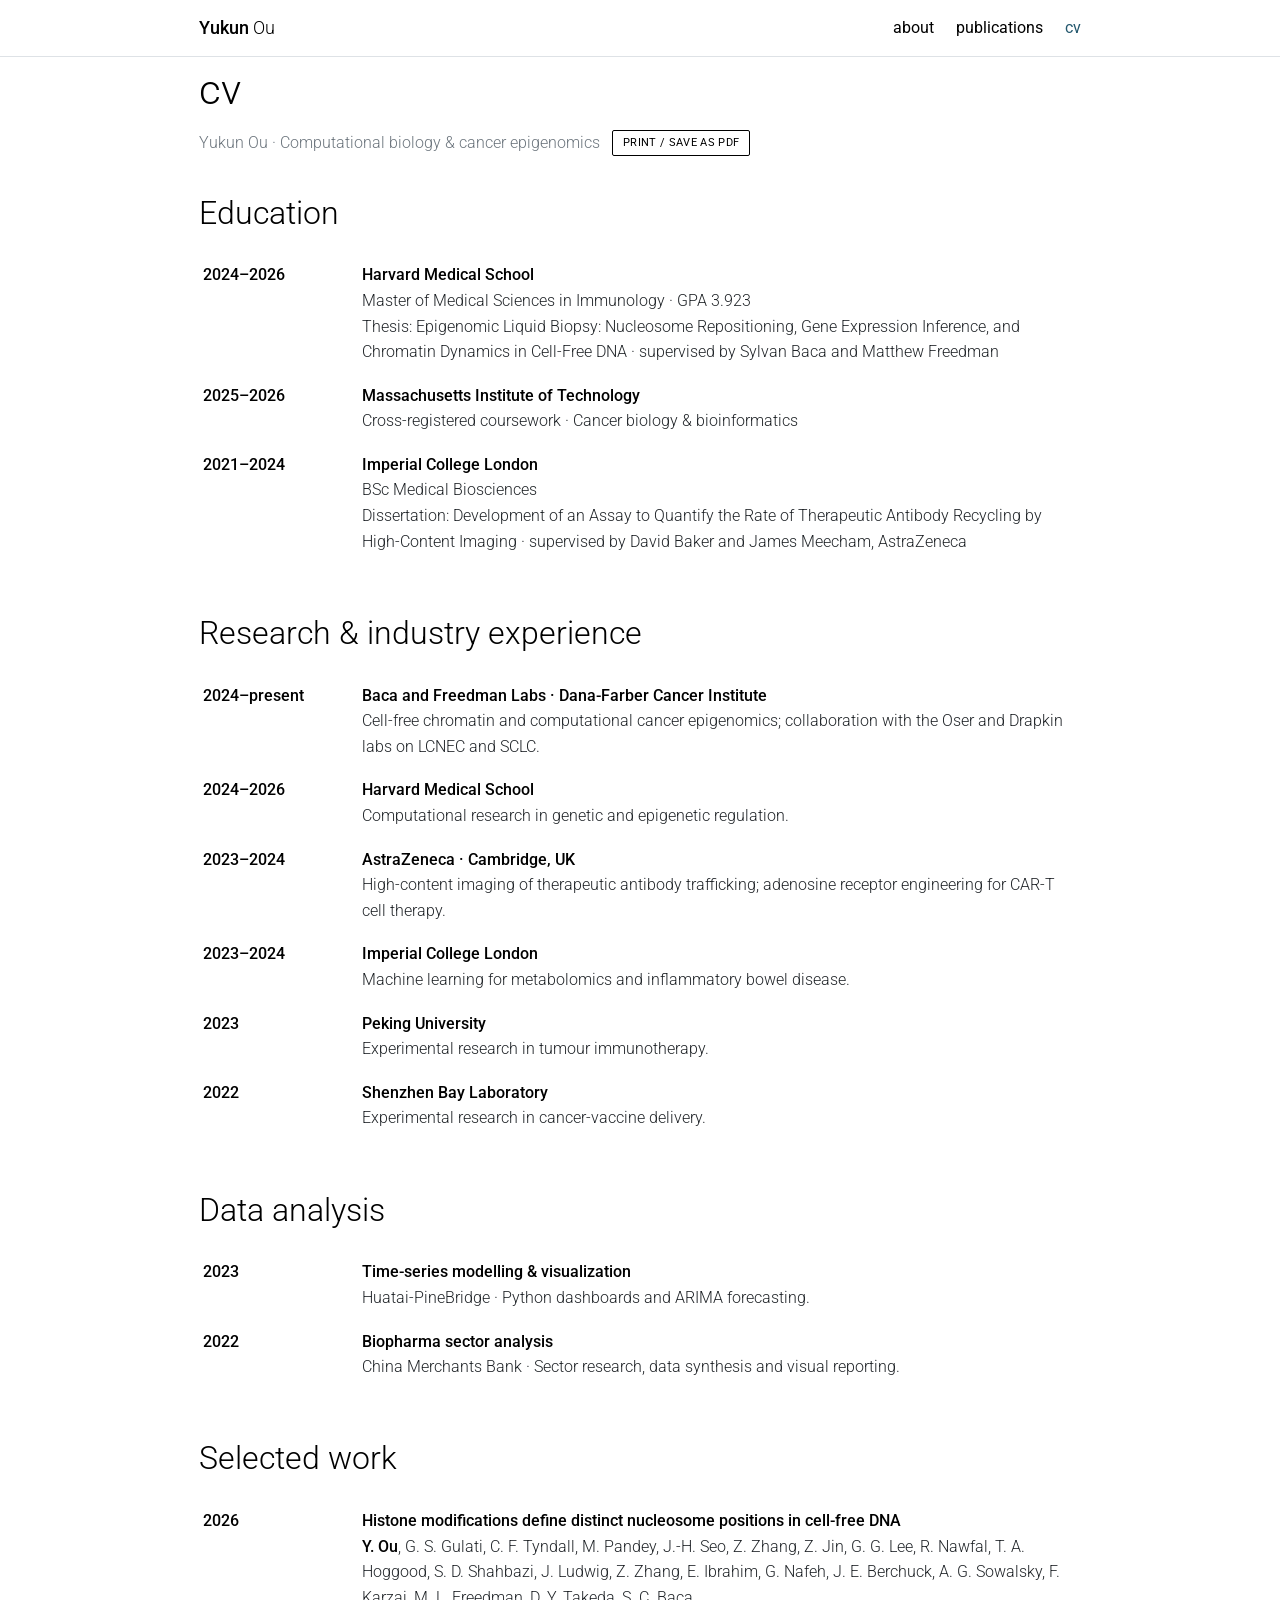
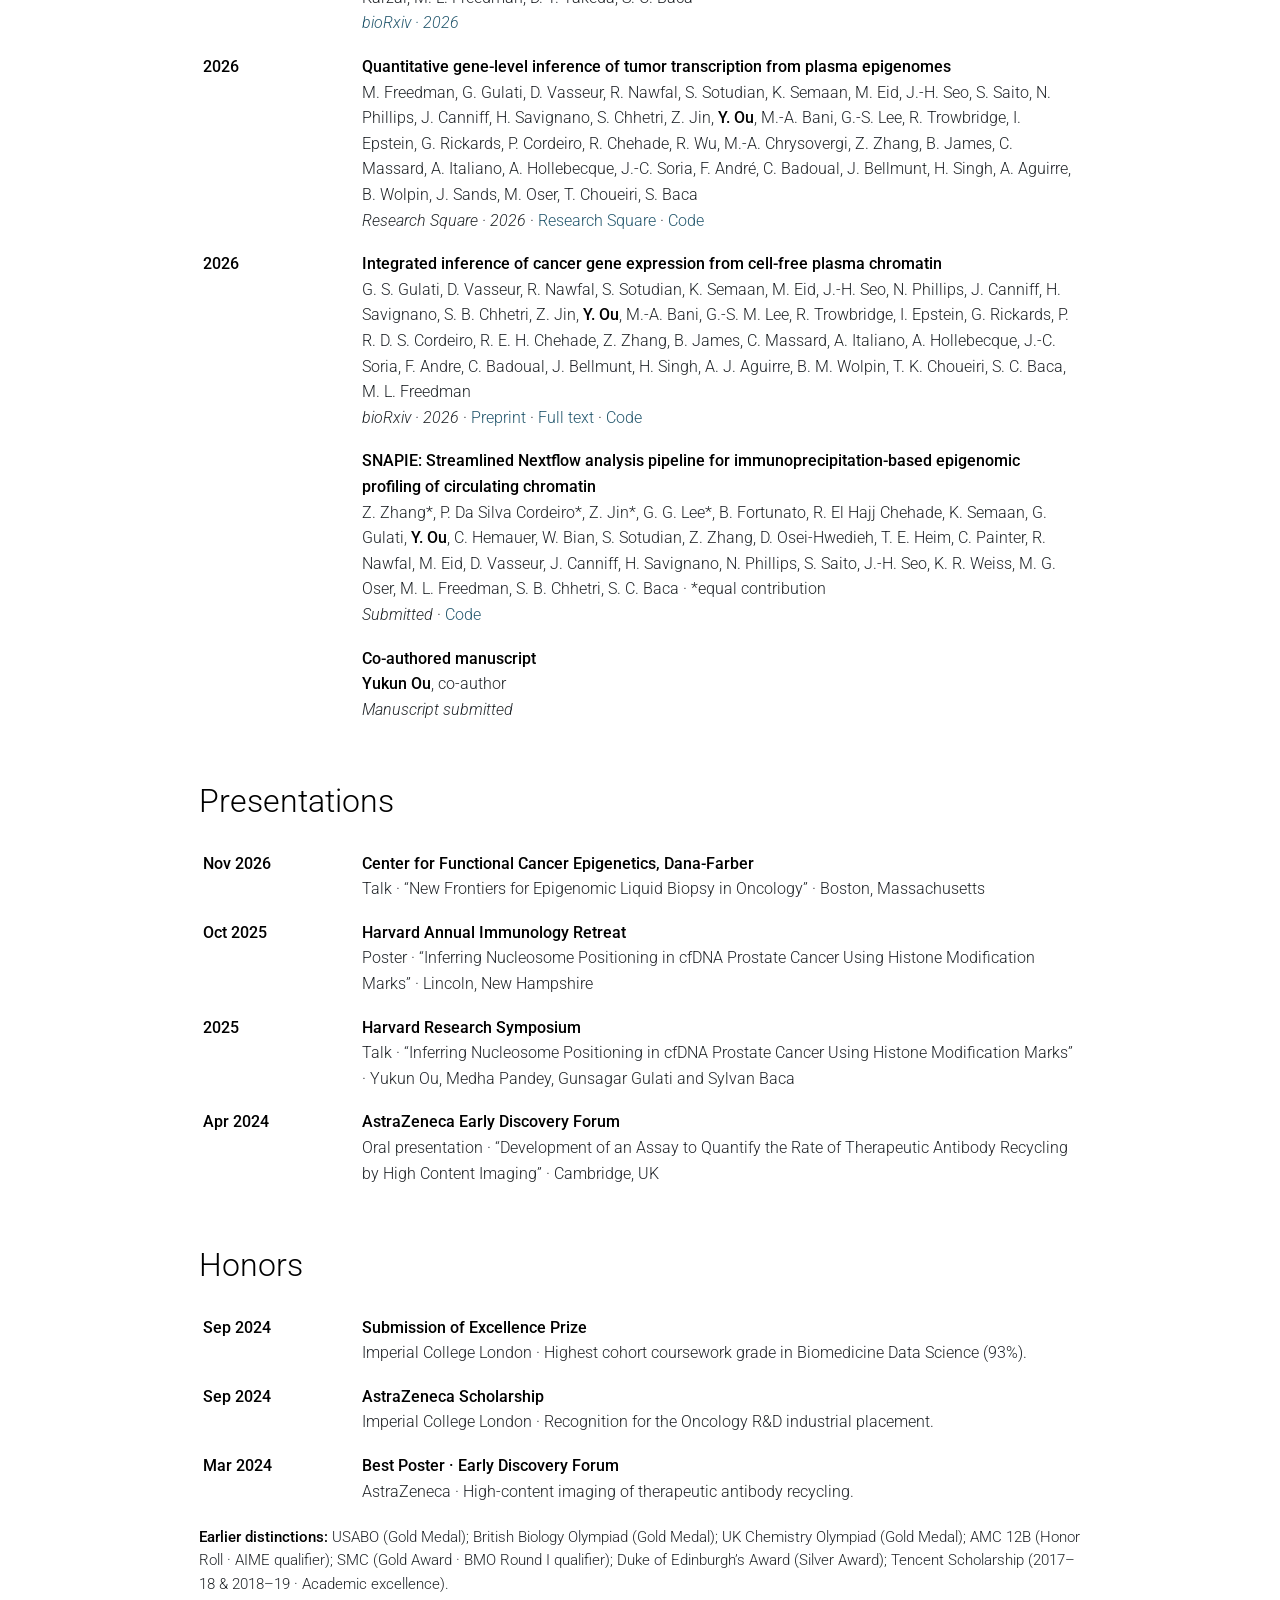
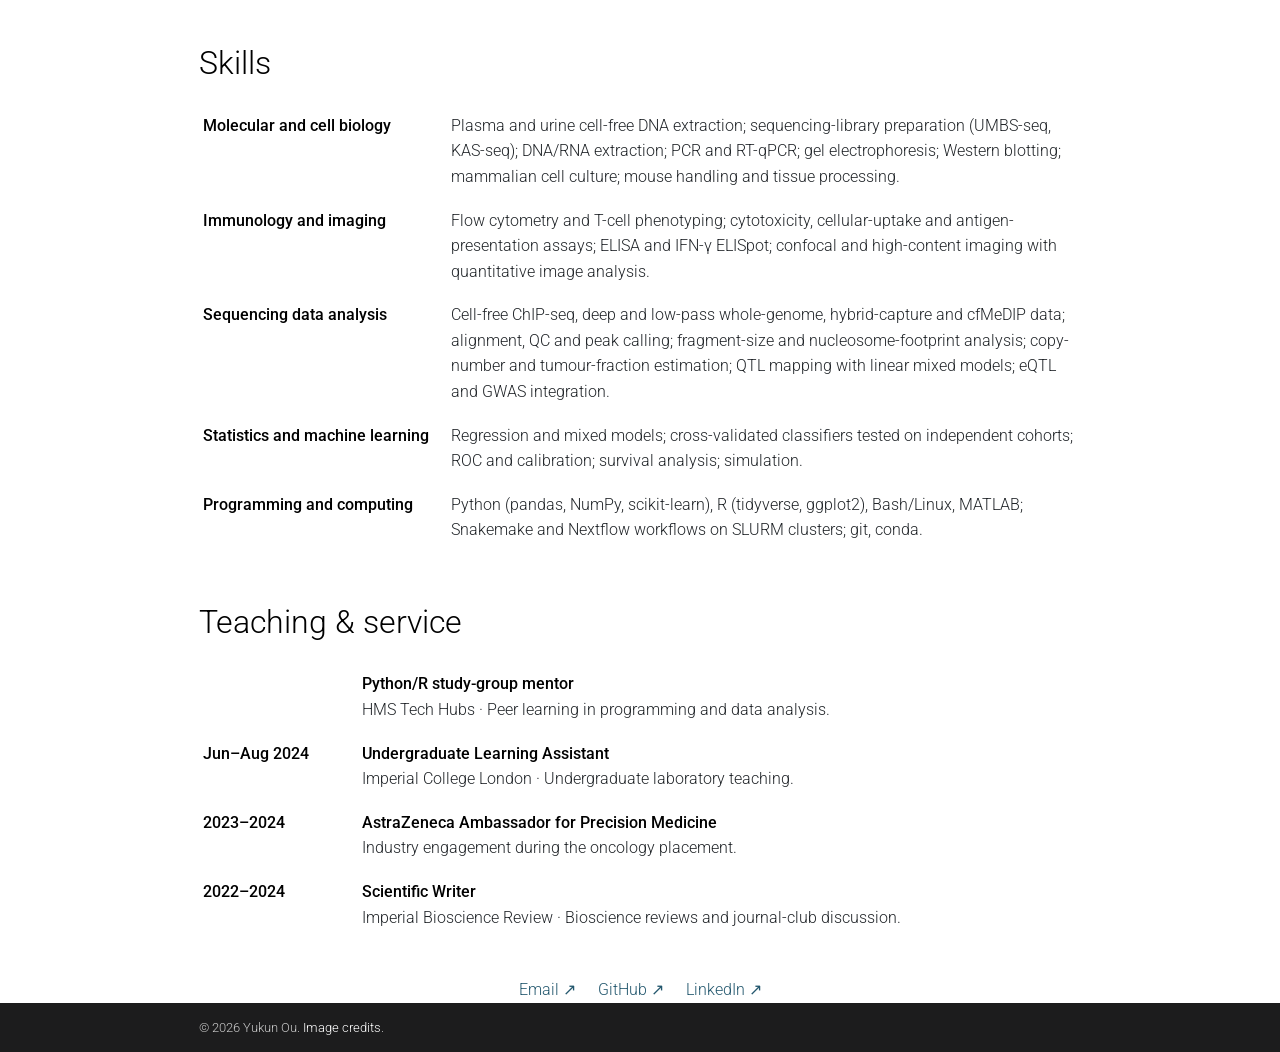
==== commit 6daa933b: "Add arXiv label-downsampling preprint; neutral status for submitted work; CFCE talk" ====
--- a/about/index.html
+++ b/about/index.html
@@ -3,8 +3,8 @@
 <section><h2 class="section-title">Education</h2><table class="dated"><tbody><tr><th scope="row">2024–2026</th><td><strong>Harvard Medical School</strong><br>Master of Medical Sciences in Immunology · GPA 3.923<br>Thesis: Epigenomic Liquid Biopsy: Nucleosome Repositioning, Gene Expression Inference, and Chromatin Dynamics in Cell-Free DNA · supervised by Sylvan Baca and Matthew Freedman</td></tr><tr><th scope="row">2025–2026</th><td><strong>Massachusetts Institute of Technology</strong><br>Cross-registered coursework · Cancer biology & bioinformatics</td></tr><tr><th scope="row">2021–2024</th><td><strong>Imperial College London</strong><br>BSc Medical Biosciences<br>Dissertation: Development of an Assay to Quantify the Rate of Therapeutic Antibody Recycling by High-Content Imaging · supervised by David Baker and James Meecham, AstraZeneca</td></tr></tbody></table></section>
 <section><h2 class="section-title">Research &amp; industry experience</h2><table class="dated"><tbody><tr><th scope="row">2024–present</th><td><strong>Baca and Freedman Labs · Dana-Farber Cancer Institute</strong><br>Cell-free chromatin and computational cancer epigenomics; collaboration with the Oser and Drapkin labs on LCNEC and SCLC.</td></tr><tr><th scope="row">2024–2026</th><td><strong>Harvard Medical School</strong><br>Computational research in genetic and epigenetic regulation.</td></tr><tr><th scope="row">2023–2024</th><td><strong>AstraZeneca · Cambridge, UK</strong><br>High-content imaging of therapeutic antibody trafficking; adenosine receptor engineering for CAR-T cell therapy.</td></tr><tr><th scope="row">2023–2024</th><td><strong>Imperial College London</strong><br>Machine learning for metabolomics and inflammatory bowel disease.</td></tr><tr><th scope="row">2023</th><td><strong>Peking University</strong><br>Experimental research in tumour immunotherapy.</td></tr><tr><th scope="row">2022</th><td><strong>Shenzhen Bay Laboratory</strong><br>Experimental research in cancer-vaccine delivery.</td></tr></tbody></table></section>
 <section><h2 class="section-title">Data analysis</h2><table class="dated"><tbody><tr><th scope="row">2023</th><td><strong>Time-series modelling & visualization</strong><br>Huatai-PineBridge · Python dashboards and ARIMA forecasting.</td></tr><tr><th scope="row">2022</th><td><strong>Biopharma sector analysis</strong><br>China Merchants Bank · Sector research, data synthesis and visual reporting.</td></tr></tbody></table></section>
-<section><h2 class="section-title">Selected work</h2><table class="dated"><tbody><tr><th scope="row">2026</th><td><strong>Histone modifications define distinct nucleosome positions in cell-free DNA</strong><br><strong>Y. Ou</strong>, G. S. Gulati, C. F. Tyndall, M. Pandey, J.-H. Seo, Z. Zhang, Z. Jin, G. G. Lee, R. Nawfal, T. A. Hoggood, S. D. Shahbazi, J. Ludwig, Z. Zhang, E. Ibrahim, G. Nafeh, J. E. Berchuck, A. G. Sowalsky, F. Karzai, M. L. Freedman, D. Y. Takeda, S. C. Baca<br><em><a href="https://doi.org/10.64898/2026.10.26.761423">bioRxiv · 2026</a></em></td></tr><tr><th scope="row">2026</th><td><strong>Quantitative gene-level inference of tumor transcription from plasma epigenomes</strong><br>M. Freedman, G. Gulati, D. Vasseur, R. Nawfal, S. Sotudian, K. Semaan, M. Eid, J.-H. Seo, S. Saito, N. Phillips, J. Canniff, H. Savignano, S. Chhetri, Z. Jin, <strong>Y. Ou</strong>, M.-A. Bani, G.-S. Lee, R. Trowbridge, I. Epstein, G. Rickards, P. Cordeiro, R. Chehade, R. Wu, M.-A. Chrysovergi, Z. Zhang, B. James, C. Massard, A. Italiano, A. Hollebecque, J.-C. Soria, F. André, C. Badoual, J. Bellmunt, H. Singh, A. Aguirre, B. Wolpin, J. Sands, M. Oser, T. Choueiri, S. Baca<br><em>Research Square · 2026 · In review at Nature Genetics</em> · <a href="https://doi.org/10.21203/rs.3.rs-11043657/v1">Research Square</a> · <a href="https://github.com/Baca-Lab/APEX">Code</a></td></tr><tr><th scope="row">2026</th><td><strong>Integrated inference of cancer gene expression from cell-free plasma chromatin</strong><br>G. S. Gulati, D. Vasseur, R. Nawfal, S. Sotudian, K. Semaan, M. Eid, J.-H. Seo, N. Phillips, J. Canniff, H. Savignano, S. B. Chhetri, Z. Jin, <strong>Y. Ou</strong>, M.-A. Bani, G.-S. M. Lee, R. Trowbridge, I. Epstein, G. Rickards, P. R. D. S. Cordeiro, R. E. H. Chehade, Z. Zhang, B. James, C. Massard, A. Italiano, A. Hollebecque, J.-C. Soria, F. Andre, C. Badoual, J. Bellmunt, H. Singh, A. J. Aguirre, B. M. Wolpin, T. K. Choueiri, S. C. Baca, M. L. Freedman<br><em>bioRxiv · 2026</em> · <a href="https://doi.org/10.64898/2026.02.18.706026">Preprint</a> · <a href="https://pmc.ncbi.nlm.nih.gov/articles/PMC12934699/">Full text</a> · <a href="https://github.com/Baca-Lab/APEX">Code</a></td></tr><tr><th scope="row"></th><td><strong>SNAPIE: Streamlined Nextflow analysis pipeline for immunoprecipitation-based epigenomic profiling of circulating chromatin</strong><br>Z. Zhang*, P. Da Silva Cordeiro*, Z. Jin*, G. G. Lee*, B. Fortunato, R. El Hajj Chehade, K. Semaan, G. Gulati, <strong>Y. Ou</strong>, C. Hemauer, W. Bian, S. Sotudian, Z. Zhang, D. Osei-Hwedieh, T. E. Heim, C. Painter, R. Nawfal, M. Eid, D. Vasseur, J. Canniff, H. Savignano, N. Phillips, S. Saito, J.-H. Seo, K. R. Weiss, M. G. Oser, M. L. Freedman, S. B. Chhetri, S. C. Baca · *equal contribution<br><em>In third-round review · Nucleic Acids Research</em> · <a href="https://github.com/Baca-Lab/SNAPIE">Code</a></td></tr><tr><th scope="row"></th><td><strong>Co-authored manuscript</strong><br><strong>Yukun Ou</strong>, co-author<br><em>Manuscript submitted</em></td></tr></tbody></table></section>
-<section><h2 class="section-title">Presentations</h2><table class="dated"><tbody><tr><th scope="row">Oct 2025</th><td><strong>Harvard Annual Immunology Retreat</strong><br>Poster · “Inferring Nucleosome Positioning in cfDNA Prostate Cancer Using Histone Modification Marks” · Lincoln, New Hampshire</td></tr><tr><th scope="row">2025</th><td><strong>Harvard Research Symposium</strong><br>Talk · “Inferring Nucleosome Positioning in cfDNA Prostate Cancer Using Histone Modification Marks” · Yukun Ou, Medha Pandey, Gunsagar Gulati and Sylvan Baca</td></tr><tr><th scope="row">Apr 2024</th><td><strong>AstraZeneca Early Discovery Forum</strong><br>Oral presentation · “Development of an Assay to Quantify the Rate of Therapeutic Antibody Recycling by High Content Imaging” · Cambridge, UK</td></tr></tbody></table></section>
+<section><h2 class="section-title">Selected work</h2><table class="dated"><tbody><tr><th scope="row">2026</th><td><strong>Histone modifications define distinct nucleosome positions in cell-free DNA</strong><br><strong>Y. Ou</strong>, G. S. Gulati, C. F. Tyndall, M. Pandey, J.-H. Seo, Z. Zhang, Z. Jin, G. G. Lee, R. Nawfal, T. A. Hoggood, S. D. Shahbazi, J. Ludwig, Z. Zhang, E. Ibrahim, G. Nafeh, J. E. Berchuck, A. G. Sowalsky, F. Karzai, M. L. Freedman, D. Y. Takeda, S. C. Baca<br><em><a href="https://doi.org/10.64898/2026.10.26.761423">bioRxiv · 2026</a></em></td></tr><tr><th scope="row">2026</th><td><strong>Quantitative gene-level inference of tumor transcription from plasma epigenomes</strong><br>M. Freedman, G. Gulati, D. Vasseur, R. Nawfal, S. Sotudian, K. Semaan, M. Eid, J.-H. Seo, S. Saito, N. Phillips, J. Canniff, H. Savignano, S. Chhetri, Z. Jin, <strong>Y. Ou</strong>, M.-A. Bani, G.-S. Lee, R. Trowbridge, I. Epstein, G. Rickards, P. Cordeiro, R. Chehade, R. Wu, M.-A. Chrysovergi, Z. Zhang, B. James, C. Massard, A. Italiano, A. Hollebecque, J.-C. Soria, F. André, C. Badoual, J. Bellmunt, H. Singh, A. Aguirre, B. Wolpin, J. Sands, M. Oser, T. Choueiri, S. Baca<br><em>Research Square · 2026</em> · <a href="https://doi.org/10.21203/rs.3.rs-11043657/v1">Research Square</a> · <a href="https://github.com/Baca-Lab/APEX">Code</a></td></tr><tr><th scope="row">2026</th><td><strong>Integrated inference of cancer gene expression from cell-free plasma chromatin</strong><br>G. S. Gulati, D. Vasseur, R. Nawfal, S. Sotudian, K. Semaan, M. Eid, J.-H. Seo, N. Phillips, J. Canniff, H. Savignano, S. B. Chhetri, Z. Jin, <strong>Y. Ou</strong>, M.-A. Bani, G.-S. M. Lee, R. Trowbridge, I. Epstein, G. Rickards, P. R. D. S. Cordeiro, R. E. H. Chehade, Z. Zhang, B. James, C. Massard, A. Italiano, A. Hollebecque, J.-C. Soria, F. Andre, C. Badoual, J. Bellmunt, H. Singh, A. J. Aguirre, B. M. Wolpin, T. K. Choueiri, S. C. Baca, M. L. Freedman<br><em>bioRxiv · 2026</em> · <a href="https://doi.org/10.64898/2026.02.18.706026">Preprint</a> · <a href="https://pmc.ncbi.nlm.nih.gov/articles/PMC12934699/">Full text</a> · <a href="https://github.com/Baca-Lab/APEX">Code</a></td></tr><tr><th scope="row"></th><td><strong>SNAPIE: Streamlined Nextflow analysis pipeline for immunoprecipitation-based epigenomic profiling of circulating chromatin</strong><br>Z. Zhang*, P. Da Silva Cordeiro*, Z. Jin*, G. G. Lee*, B. Fortunato, R. El Hajj Chehade, K. Semaan, G. Gulati, <strong>Y. Ou</strong>, C. Hemauer, W. Bian, S. Sotudian, Z. Zhang, D. Osei-Hwedieh, T. E. Heim, C. Painter, R. Nawfal, M. Eid, D. Vasseur, J. Canniff, H. Savignano, N. Phillips, S. Saito, J.-H. Seo, K. R. Weiss, M. G. Oser, M. L. Freedman, S. B. Chhetri, S. C. Baca · *equal contribution<br><em>Submitted</em> · <a href="https://github.com/Baca-Lab/SNAPIE">Code</a></td></tr><tr><th scope="row"></th><td><strong>Co-authored manuscript</strong><br><strong>Yukun Ou</strong>, co-author<br><em>Manuscript submitted</em></td></tr></tbody></table></section>
+<section><h2 class="section-title">Presentations</h2><table class="dated"><tbody><tr><th scope="row">Nov 2026</th><td><strong>Center for Functional Cancer Epigenetics, Dana-Farber</strong><br>Talk · “New Frontiers for Epigenomic Liquid Biopsy in Oncology” · Boston, Massachusetts</td></tr><tr><th scope="row">Oct 2025</th><td><strong>Harvard Annual Immunology Retreat</strong><br>Poster · “Inferring Nucleosome Positioning in cfDNA Prostate Cancer Using Histone Modification Marks” · Lincoln, New Hampshire</td></tr><tr><th scope="row">2025</th><td><strong>Harvard Research Symposium</strong><br>Talk · “Inferring Nucleosome Positioning in cfDNA Prostate Cancer Using Histone Modification Marks” · Yukun Ou, Medha Pandey, Gunsagar Gulati and Sylvan Baca</td></tr><tr><th scope="row">Apr 2024</th><td><strong>AstraZeneca Early Discovery Forum</strong><br>Oral presentation · “Development of an Assay to Quantify the Rate of Therapeutic Antibody Recycling by High Content Imaging” · Cambridge, UK</td></tr></tbody></table></section>
 <section><h2 class="section-title">Honors</h2><table class="dated"><tbody><tr><th scope="row">Sep 2024</th><td><strong>Submission of Excellence Prize</strong><br>Imperial College London · Highest cohort coursework grade in Biomedicine Data Science (93%).</td></tr><tr><th scope="row">Sep 2024</th><td><strong>AstraZeneca Scholarship</strong><br>Imperial College London · Recognition for the Oncology R&D industrial placement.</td></tr><tr><th scope="row">Mar 2024</th><td><strong>Best Poster · Early Discovery Forum</strong><br>AstraZeneca · High-content imaging of therapeutic antibody recycling.</td></tr></tbody></table><p class="earlier"><span>Earlier distinctions:</span> USABO (Gold Medal); British Biology Olympiad (Gold Medal); UK Chemistry Olympiad (Gold Medal); AMC 12B (Honor Roll · AIME qualifier); SMC (Gold Award · BMO Round I qualifier); Duke of Edinburgh’s Award (Silver Award); Tencent Scholarship (2017–18 & 2018–19 · Academic excellence).</p></section>
 <section><h2 class="section-title">Skills</h2><table class="dated"><tbody><tr><th scope="row">Molecular and cell biology</th><td>Plasma and urine cell-free DNA extraction; sequencing-library preparation (UMBS-seq, KAS-seq); DNA/RNA extraction; PCR and RT-qPCR; gel electrophoresis; Western blotting; mammalian cell culture; mouse handling and tissue processing.</td></tr><tr><th scope="row">Immunology and imaging</th><td>Flow cytometry and T-cell phenotyping; cytotoxicity, cellular-uptake and antigen-presentation assays; ELISA and IFN-γ ELISpot; confocal and high-content imaging with quantitative image analysis.</td></tr><tr><th scope="row">Sequencing data analysis</th><td>Cell-free ChIP-seq, deep and low-pass whole-genome, hybrid-capture and cfMeDIP data; alignment, QC and peak calling; fragment-size and nucleosome-footprint analysis; copy-number and tumour-fraction estimation; QTL mapping with linear mixed models; eQTL and GWAS integration.</td></tr><tr><th scope="row">Statistics and machine learning</th><td>Regression and mixed models; cross-validated classifiers tested on independent cohorts; ROC and calibration; survival analysis; simulation.</td></tr><tr><th scope="row">Programming and computing</th><td>Python (pandas, NumPy, scikit-learn), R (tidyverse, ggplot2), Bash/Linux, MATLAB; Snakemake and Nextflow workflows on SLURM clusters; git, conda.</td></tr></tbody></table></section>
 <section><h2 class="section-title">Teaching &amp; service</h2><table class="dated"><tbody><tr><th scope="row"></th><td><strong>Python/R study-group mentor</strong><br>HMS Tech Hubs · Peer learning in programming and data analysis.</td></tr><tr><th scope="row">Jun–Aug 2024</th><td><strong>Undergraduate Learning Assistant</strong><br>Imperial College London · Undergraduate laboratory teaching.</td></tr><tr><th scope="row">2023–2024</th><td><strong>AstraZeneca Ambassador for Precision Medicine</strong><br>Industry engagement during the oncology placement.</td></tr><tr><th scope="row">2022–2024</th><td><strong>Scientific Writer</strong><br>Imperial Bioscience Review · Bioscience reviews and journal-club discussion.</td></tr></tbody></table></section><div class="social"><a href="mailto:yukun_ou@dfci.harvard.edu">Email ↗</a><a href="https://github.com/yukunou703">GitHub ↗</a><a href="https://www.linkedin.com/in/yukun-o-14305a253/">LinkedIn ↗</a></div></main><footer><div class="container">© 2026 Yukun Ou. <a href="/references/">Image credits</a>.</div></footer></body></html>
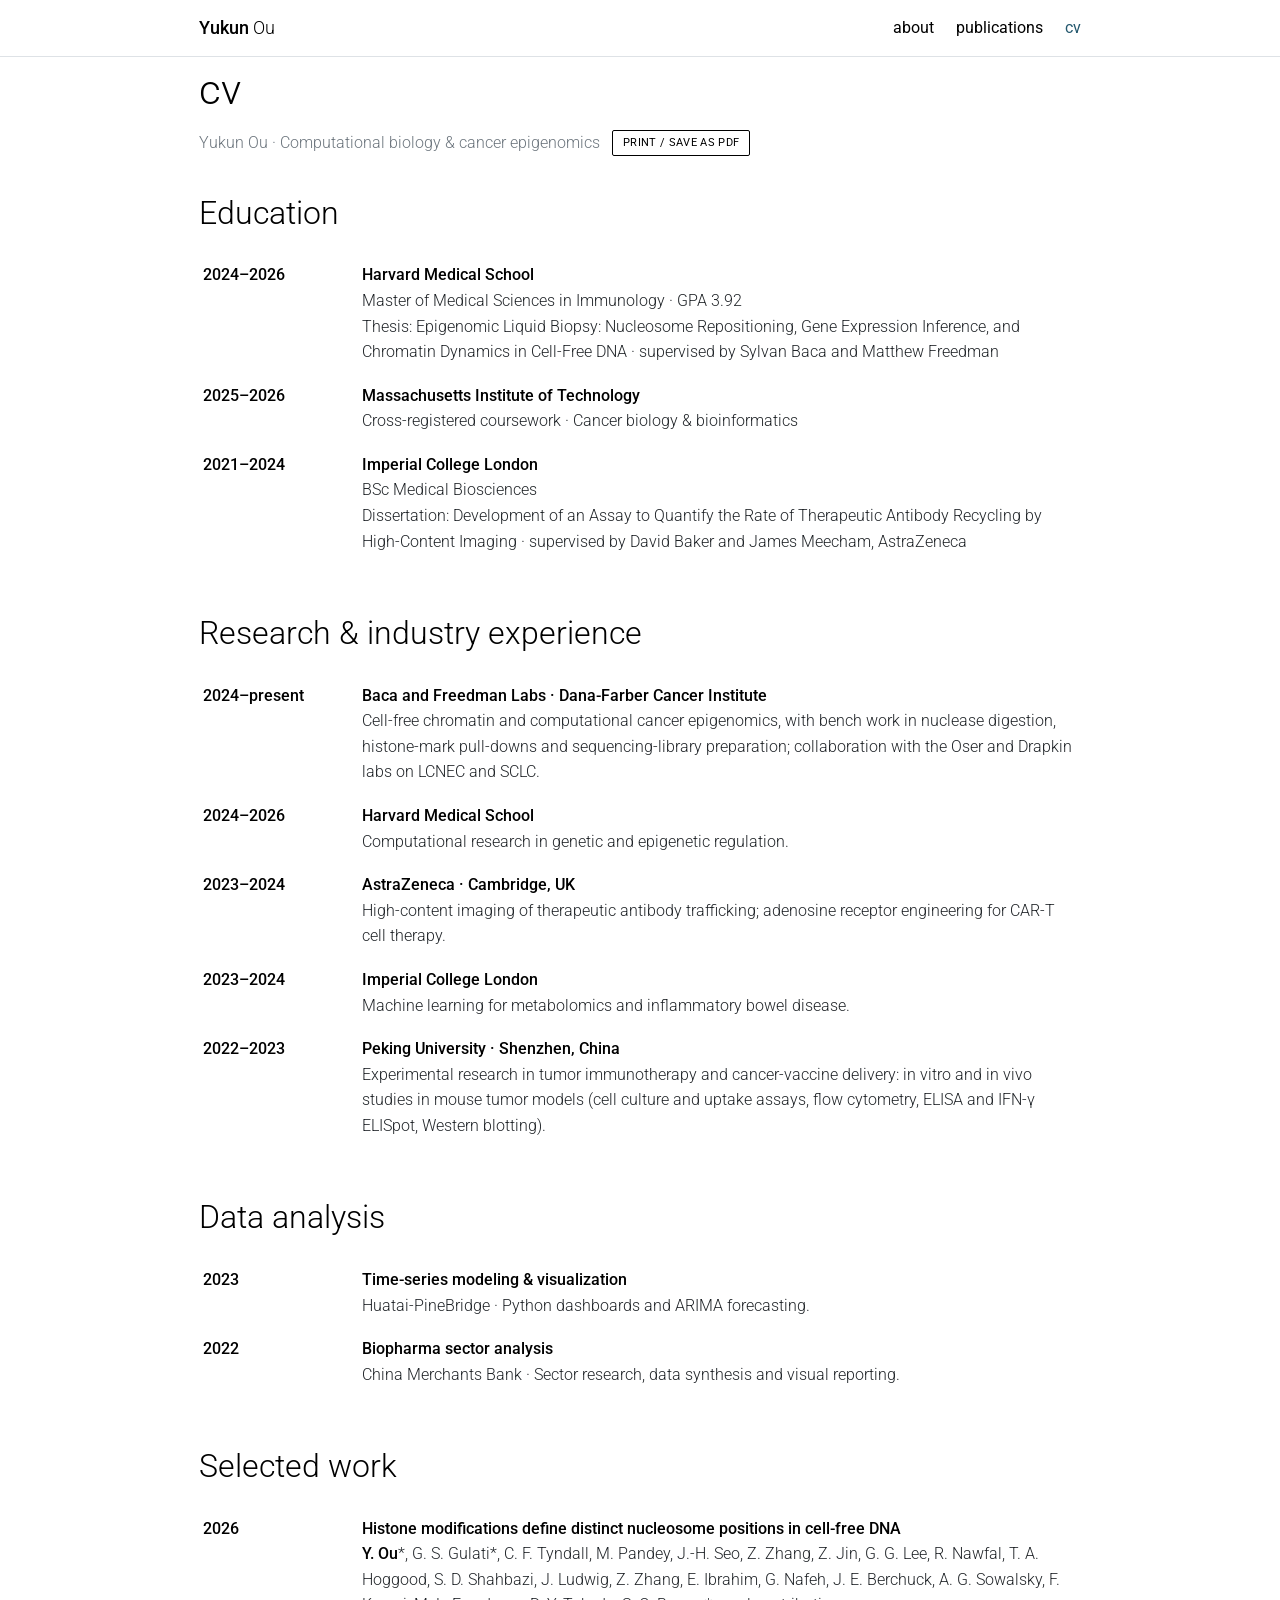
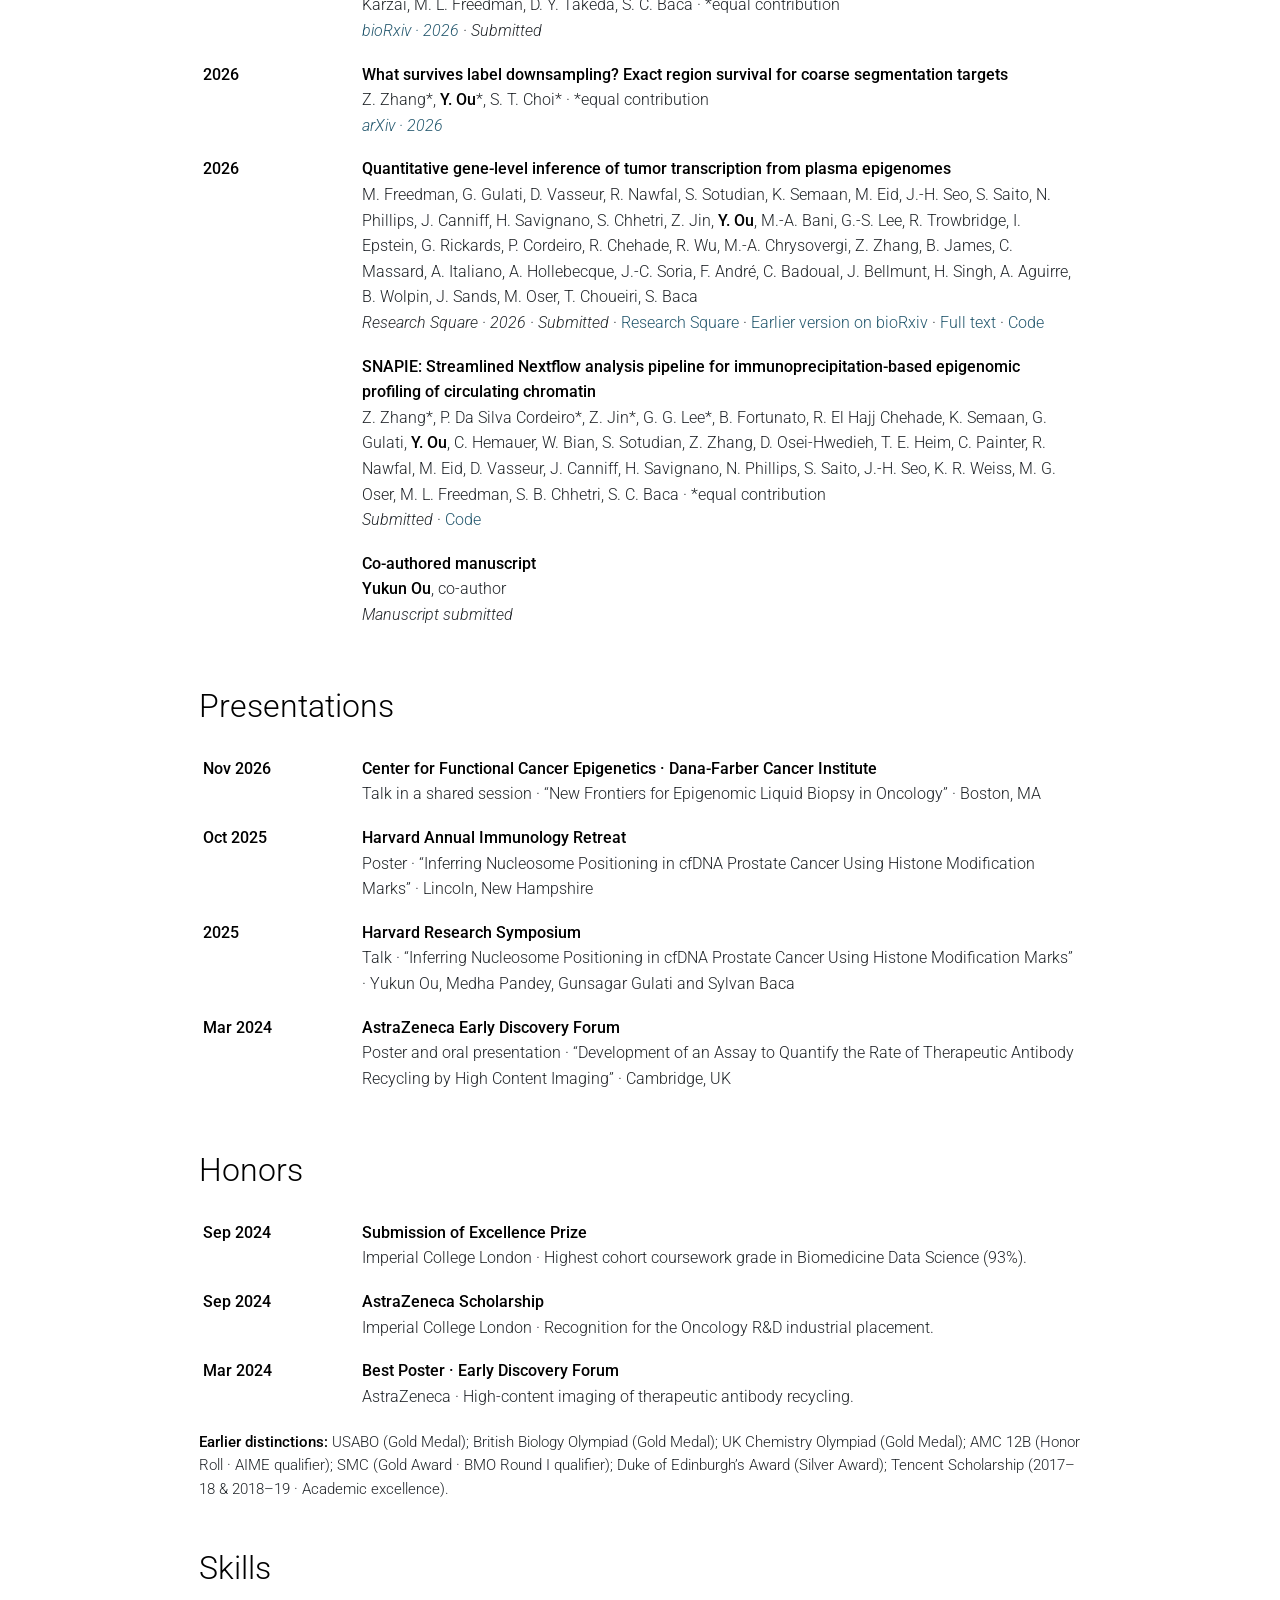
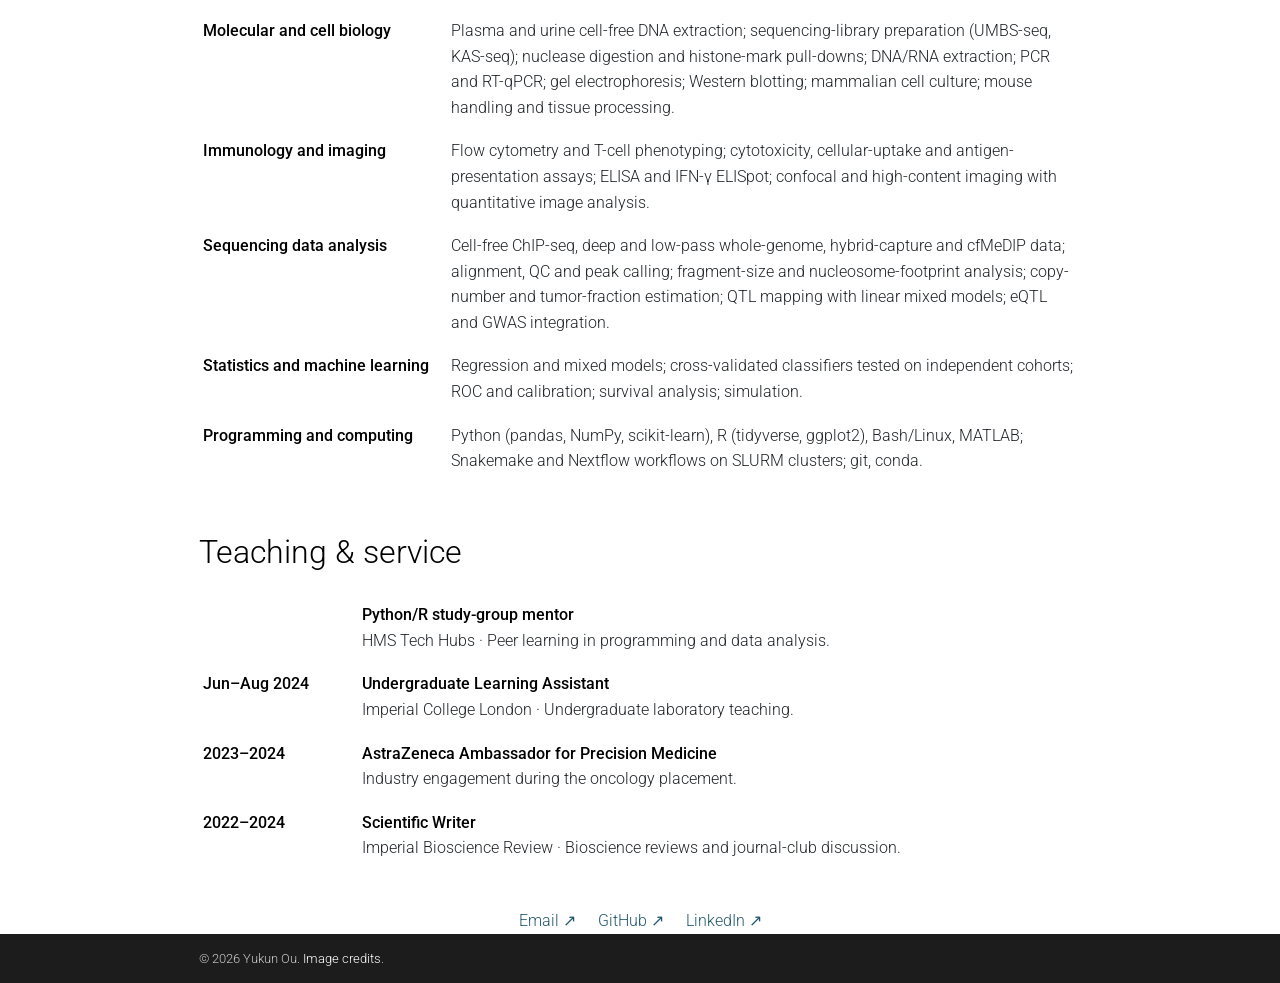
==== commit ea27bb53: "Update publications, bench work and November talk to match CV" ====
--- a/about/index.html
+++ b/about/index.html
@@ -1,10 +1,10 @@
 <!doctype html>
 <html lang="en"><head><meta charset="utf-8"><meta name="viewport" content="width=device-width,initial-scale=1"><title>CV | Yukun Ou</title><meta name="description" content="Yukun Ou — computational biology, cell-free chromatin and cancer epigenomics."><meta name="theme-color" content="#ffffff"><link rel="icon" href="data:image/svg+xml,%3Csvg%20xmlns%3D%22http%3A%2F%2Fwww.w3.org%2F2000%2Fsvg%22%20viewBox%3D%220%200%2064%2064%22%3E%3Crect%20width%3D%2264%22%20height%3D%2264%22%20rx%3D%2212%22%20fill%3D%22%23244965%22%2F%3E%3Ctext%20x%3D%2232%22%20y%3D%2242%22%20text-anchor%3D%22middle%22%20font-family%3D%22Arial%2Csans-serif%22%20font-size%3D%2228%22%20fill%3D%22white%22%3EYO%3C%2Ftext%3E%3C%2Fsvg%3E"><link rel="preconnect" href="https://fonts.googleapis.com"><link rel="preconnect" href="https://fonts.gstatic.com" crossorigin><link href="https://fonts.googleapis.com/css2?family=Roboto:wght@300;400;500;700&family=Roboto+Mono:wght@400&display=swap" rel="stylesheet"><link rel="stylesheet" href="/styles.css"><script src="/site.js" defer></script></head><body><a class="skip" href="#main">Skip to content</a><header class="navbar"><nav class="nav-inner" aria-label="Primary"><a class="nav-name" href="/"><strong>Yukun</strong> Ou</a><div class="nav-links"><a href="/">about</a><a href="/publications/">publications</a><a href="/about/" aria-current="page">cv</a></div></nav></header><main id="main" class="container"><h1 class="page-title">cv</h1><p class="page-desc">Yukun Ou · Computational biology &amp; cancer epigenomics <button type="button" class="btn" data-print>Print / save as PDF</button></p>
-<section><h2 class="section-title">Education</h2><table class="dated"><tbody><tr><th scope="row">2024–2026</th><td><strong>Harvard Medical School</strong><br>Master of Medical Sciences in Immunology · GPA 3.923<br>Thesis: Epigenomic Liquid Biopsy: Nucleosome Repositioning, Gene Expression Inference, and Chromatin Dynamics in Cell-Free DNA · supervised by Sylvan Baca and Matthew Freedman</td></tr><tr><th scope="row">2025–2026</th><td><strong>Massachusetts Institute of Technology</strong><br>Cross-registered coursework · Cancer biology & bioinformatics</td></tr><tr><th scope="row">2021–2024</th><td><strong>Imperial College London</strong><br>BSc Medical Biosciences<br>Dissertation: Development of an Assay to Quantify the Rate of Therapeutic Antibody Recycling by High-Content Imaging · supervised by David Baker and James Meecham, AstraZeneca</td></tr></tbody></table></section>
-<section><h2 class="section-title">Research &amp; industry experience</h2><table class="dated"><tbody><tr><th scope="row">2024–present</th><td><strong>Baca and Freedman Labs · Dana-Farber Cancer Institute</strong><br>Cell-free chromatin and computational cancer epigenomics; collaboration with the Oser and Drapkin labs on LCNEC and SCLC.</td></tr><tr><th scope="row">2024–2026</th><td><strong>Harvard Medical School</strong><br>Computational research in genetic and epigenetic regulation.</td></tr><tr><th scope="row">2023–2024</th><td><strong>AstraZeneca · Cambridge, UK</strong><br>High-content imaging of therapeutic antibody trafficking; adenosine receptor engineering for CAR-T cell therapy.</td></tr><tr><th scope="row">2023–2024</th><td><strong>Imperial College London</strong><br>Machine learning for metabolomics and inflammatory bowel disease.</td></tr><tr><th scope="row">2023</th><td><strong>Peking University</strong><br>Experimental research in tumour immunotherapy.</td></tr><tr><th scope="row">2022</th><td><strong>Shenzhen Bay Laboratory</strong><br>Experimental research in cancer-vaccine delivery.</td></tr></tbody></table></section>
-<section><h2 class="section-title">Data analysis</h2><table class="dated"><tbody><tr><th scope="row">2023</th><td><strong>Time-series modelling & visualization</strong><br>Huatai-PineBridge · Python dashboards and ARIMA forecasting.</td></tr><tr><th scope="row">2022</th><td><strong>Biopharma sector analysis</strong><br>China Merchants Bank · Sector research, data synthesis and visual reporting.</td></tr></tbody></table></section>
-<section><h2 class="section-title">Selected work</h2><table class="dated"><tbody><tr><th scope="row">2026</th><td><strong>Histone modifications define distinct nucleosome positions in cell-free DNA</strong><br><strong>Y. Ou</strong>, G. S. Gulati, C. F. Tyndall, M. Pandey, J.-H. Seo, Z. Zhang, Z. Jin, G. G. Lee, R. Nawfal, T. A. Hoggood, S. D. Shahbazi, J. Ludwig, Z. Zhang, E. Ibrahim, G. Nafeh, J. E. Berchuck, A. G. Sowalsky, F. Karzai, M. L. Freedman, D. Y. Takeda, S. C. Baca<br><em><a href="https://doi.org/10.64898/2026.10.26.761423">bioRxiv · 2026</a></em></td></tr><tr><th scope="row">2026</th><td><strong>Quantitative gene-level inference of tumor transcription from plasma epigenomes</strong><br>M. Freedman, G. Gulati, D. Vasseur, R. Nawfal, S. Sotudian, K. Semaan, M. Eid, J.-H. Seo, S. Saito, N. Phillips, J. Canniff, H. Savignano, S. Chhetri, Z. Jin, <strong>Y. Ou</strong>, M.-A. Bani, G.-S. Lee, R. Trowbridge, I. Epstein, G. Rickards, P. Cordeiro, R. Chehade, R. Wu, M.-A. Chrysovergi, Z. Zhang, B. James, C. Massard, A. Italiano, A. Hollebecque, J.-C. Soria, F. André, C. Badoual, J. Bellmunt, H. Singh, A. Aguirre, B. Wolpin, J. Sands, M. Oser, T. Choueiri, S. Baca<br><em>Research Square · 2026</em> · <a href="https://doi.org/10.21203/rs.3.rs-11043657/v1">Research Square</a> · <a href="https://github.com/Baca-Lab/APEX">Code</a></td></tr><tr><th scope="row">2026</th><td><strong>Integrated inference of cancer gene expression from cell-free plasma chromatin</strong><br>G. S. Gulati, D. Vasseur, R. Nawfal, S. Sotudian, K. Semaan, M. Eid, J.-H. Seo, N. Phillips, J. Canniff, H. Savignano, S. B. Chhetri, Z. Jin, <strong>Y. Ou</strong>, M.-A. Bani, G.-S. M. Lee, R. Trowbridge, I. Epstein, G. Rickards, P. R. D. S. Cordeiro, R. E. H. Chehade, Z. Zhang, B. James, C. Massard, A. Italiano, A. Hollebecque, J.-C. Soria, F. Andre, C. Badoual, J. Bellmunt, H. Singh, A. J. Aguirre, B. M. Wolpin, T. K. Choueiri, S. C. Baca, M. L. Freedman<br><em>bioRxiv · 2026</em> · <a href="https://doi.org/10.64898/2026.02.18.706026">Preprint</a> · <a href="https://pmc.ncbi.nlm.nih.gov/articles/PMC12934699/">Full text</a> · <a href="https://github.com/Baca-Lab/APEX">Code</a></td></tr><tr><th scope="row"></th><td><strong>SNAPIE: Streamlined Nextflow analysis pipeline for immunoprecipitation-based epigenomic profiling of circulating chromatin</strong><br>Z. Zhang*, P. Da Silva Cordeiro*, Z. Jin*, G. G. Lee*, B. Fortunato, R. El Hajj Chehade, K. Semaan, G. Gulati, <strong>Y. Ou</strong>, C. Hemauer, W. Bian, S. Sotudian, Z. Zhang, D. Osei-Hwedieh, T. E. Heim, C. Painter, R. Nawfal, M. Eid, D. Vasseur, J. Canniff, H. Savignano, N. Phillips, S. Saito, J.-H. Seo, K. R. Weiss, M. G. Oser, M. L. Freedman, S. B. Chhetri, S. C. Baca · *equal contribution<br><em>Submitted</em> · <a href="https://github.com/Baca-Lab/SNAPIE">Code</a></td></tr><tr><th scope="row"></th><td><strong>Co-authored manuscript</strong><br><strong>Yukun Ou</strong>, co-author<br><em>Manuscript submitted</em></td></tr></tbody></table></section>
-<section><h2 class="section-title">Presentations</h2><table class="dated"><tbody><tr><th scope="row">Nov 2026</th><td><strong>Center for Functional Cancer Epigenetics, Dana-Farber</strong><br>Talk · “New Frontiers for Epigenomic Liquid Biopsy in Oncology” · Boston, Massachusetts</td></tr><tr><th scope="row">Oct 2025</th><td><strong>Harvard Annual Immunology Retreat</strong><br>Poster · “Inferring Nucleosome Positioning in cfDNA Prostate Cancer Using Histone Modification Marks” · Lincoln, New Hampshire</td></tr><tr><th scope="row">2025</th><td><strong>Harvard Research Symposium</strong><br>Talk · “Inferring Nucleosome Positioning in cfDNA Prostate Cancer Using Histone Modification Marks” · Yukun Ou, Medha Pandey, Gunsagar Gulati and Sylvan Baca</td></tr><tr><th scope="row">Apr 2024</th><td><strong>AstraZeneca Early Discovery Forum</strong><br>Oral presentation · “Development of an Assay to Quantify the Rate of Therapeutic Antibody Recycling by High Content Imaging” · Cambridge, UK</td></tr></tbody></table></section>
+<section><h2 class="section-title">Education</h2><table class="dated"><tbody><tr><th scope="row">2024–2026</th><td><strong>Harvard Medical School</strong><br>Master of Medical Sciences in Immunology · GPA 3.92<br>Thesis: Epigenomic Liquid Biopsy: Nucleosome Repositioning, Gene Expression Inference, and Chromatin Dynamics in Cell-Free DNA · supervised by Sylvan Baca and Matthew Freedman</td></tr><tr><th scope="row">2025–2026</th><td><strong>Massachusetts Institute of Technology</strong><br>Cross-registered coursework · Cancer biology & bioinformatics</td></tr><tr><th scope="row">2021–2024</th><td><strong>Imperial College London</strong><br>BSc Medical Biosciences<br>Dissertation: Development of an Assay to Quantify the Rate of Therapeutic Antibody Recycling by High-Content Imaging · supervised by David Baker and James Meecham, AstraZeneca</td></tr></tbody></table></section>
+<section><h2 class="section-title">Research &amp; industry experience</h2><table class="dated"><tbody><tr><th scope="row">2024–present</th><td><strong>Baca and Freedman Labs · Dana-Farber Cancer Institute</strong><br>Cell-free chromatin and computational cancer epigenomics, with bench work in nuclease digestion, histone-mark pull-downs and sequencing-library preparation; collaboration with the Oser and Drapkin labs on LCNEC and SCLC.</td></tr><tr><th scope="row">2024–2026</th><td><strong>Harvard Medical School</strong><br>Computational research in genetic and epigenetic regulation.</td></tr><tr><th scope="row">2023–2024</th><td><strong>AstraZeneca · Cambridge, UK</strong><br>High-content imaging of therapeutic antibody trafficking; adenosine receptor engineering for CAR-T cell therapy.</td></tr><tr><th scope="row">2023–2024</th><td><strong>Imperial College London</strong><br>Machine learning for metabolomics and inflammatory bowel disease.</td></tr><tr><th scope="row">2022–2023</th><td><strong>Peking University · Shenzhen, China</strong><br>Experimental research in tumor immunotherapy and cancer-vaccine delivery: in vitro and in vivo studies in mouse tumor models (cell culture and uptake assays, flow cytometry, ELISA and IFN-γ ELISpot, Western blotting).</td></tr></tbody></table></section>
+<section><h2 class="section-title">Data analysis</h2><table class="dated"><tbody><tr><th scope="row">2023</th><td><strong>Time-series modeling & visualization</strong><br>Huatai-PineBridge · Python dashboards and ARIMA forecasting.</td></tr><tr><th scope="row">2022</th><td><strong>Biopharma sector analysis</strong><br>China Merchants Bank · Sector research, data synthesis and visual reporting.</td></tr></tbody></table></section>
+<section><h2 class="section-title">Selected work</h2><table class="dated"><tbody><tr><th scope="row">2026</th><td><strong>Histone modifications define distinct nucleosome positions in cell-free DNA</strong><br><strong>Y. Ou</strong>*, G. S. Gulati*, C. F. Tyndall, M. Pandey, J.-H. Seo, Z. Zhang, Z. Jin, G. G. Lee, R. Nawfal, T. A. Hoggood, S. D. Shahbazi, J. Ludwig, Z. Zhang, E. Ibrahim, G. Nafeh, J. E. Berchuck, A. G. Sowalsky, F. Karzai, M. L. Freedman, D. Y. Takeda, S. C. Baca · *equal contribution<br><em><a href="https://doi.org/10.64898/2026.10.26.761423">bioRxiv · 2026</a> · Submitted</em></td></tr><tr><th scope="row">2026</th><td><strong>What survives label downsampling? Exact region survival for coarse segmentation targets</strong><br>Z. Zhang*, <strong>Y. Ou</strong>*, S. T. Choi* · *equal contribution<br><em><a href="https://doi.org/10.48550/arXiv.2610.39880">arXiv · 2026</a></em></td></tr><tr><th scope="row">2026</th><td><strong>Quantitative gene-level inference of tumor transcription from plasma epigenomes</strong><br>M. Freedman, G. Gulati, D. Vasseur, R. Nawfal, S. Sotudian, K. Semaan, M. Eid, J.-H. Seo, S. Saito, N. Phillips, J. Canniff, H. Savignano, S. Chhetri, Z. Jin, <strong>Y. Ou</strong>, M.-A. Bani, G.-S. Lee, R. Trowbridge, I. Epstein, G. Rickards, P. Cordeiro, R. Chehade, R. Wu, M.-A. Chrysovergi, Z. Zhang, B. James, C. Massard, A. Italiano, A. Hollebecque, J.-C. Soria, F. André, C. Badoual, J. Bellmunt, H. Singh, A. Aguirre, B. Wolpin, J. Sands, M. Oser, T. Choueiri, S. Baca<br><em>Research Square · 2026 · Submitted</em> · <a href="https://doi.org/10.21203/rs.3.rs-11043657/v1">Research Square</a> · <a href="https://doi.org/10.64898/2026.02.18.706026">Earlier version on bioRxiv</a> · <a href="https://pmc.ncbi.nlm.nih.gov/articles/PMC12934699/">Full text</a> · <a href="https://github.com/Baca-Lab/APEX">Code</a></td></tr><tr><th scope="row"></th><td><strong>SNAPIE: Streamlined Nextflow analysis pipeline for immunoprecipitation-based epigenomic profiling of circulating chromatin</strong><br>Z. Zhang*, P. Da Silva Cordeiro*, Z. Jin*, G. G. Lee*, B. Fortunato, R. El Hajj Chehade, K. Semaan, G. Gulati, <strong>Y. Ou</strong>, C. Hemauer, W. Bian, S. Sotudian, Z. Zhang, D. Osei-Hwedieh, T. E. Heim, C. Painter, R. Nawfal, M. Eid, D. Vasseur, J. Canniff, H. Savignano, N. Phillips, S. Saito, J.-H. Seo, K. R. Weiss, M. G. Oser, M. L. Freedman, S. B. Chhetri, S. C. Baca · *equal contribution<br><em>Submitted</em> · <a href="https://github.com/Baca-Lab/SNAPIE">Code</a></td></tr><tr><th scope="row"></th><td><strong>Co-authored manuscript</strong><br><strong>Yukun Ou</strong>, co-author<br><em>Manuscript submitted</em></td></tr></tbody></table></section>
+<section><h2 class="section-title">Presentations</h2><table class="dated"><tbody><tr><th scope="row">Nov 2026</th><td><strong>Center for Functional Cancer Epigenetics · Dana-Farber Cancer Institute</strong><br>Talk in a shared session · “New Frontiers for Epigenomic Liquid Biopsy in Oncology” · Boston, MA</td></tr><tr><th scope="row">Oct 2025</th><td><strong>Harvard Annual Immunology Retreat</strong><br>Poster · “Inferring Nucleosome Positioning in cfDNA Prostate Cancer Using Histone Modification Marks” · Lincoln, New Hampshire</td></tr><tr><th scope="row">2025</th><td><strong>Harvard Research Symposium</strong><br>Talk · “Inferring Nucleosome Positioning in cfDNA Prostate Cancer Using Histone Modification Marks” · Yukun Ou, Medha Pandey, Gunsagar Gulati and Sylvan Baca</td></tr><tr><th scope="row">Mar 2024</th><td><strong>AstraZeneca Early Discovery Forum</strong><br>Poster and oral presentation · “Development of an Assay to Quantify the Rate of Therapeutic Antibody Recycling by High Content Imaging” · Cambridge, UK</td></tr></tbody></table></section>
 <section><h2 class="section-title">Honors</h2><table class="dated"><tbody><tr><th scope="row">Sep 2024</th><td><strong>Submission of Excellence Prize</strong><br>Imperial College London · Highest cohort coursework grade in Biomedicine Data Science (93%).</td></tr><tr><th scope="row">Sep 2024</th><td><strong>AstraZeneca Scholarship</strong><br>Imperial College London · Recognition for the Oncology R&D industrial placement.</td></tr><tr><th scope="row">Mar 2024</th><td><strong>Best Poster · Early Discovery Forum</strong><br>AstraZeneca · High-content imaging of therapeutic antibody recycling.</td></tr></tbody></table><p class="earlier"><span>Earlier distinctions:</span> USABO (Gold Medal); British Biology Olympiad (Gold Medal); UK Chemistry Olympiad (Gold Medal); AMC 12B (Honor Roll · AIME qualifier); SMC (Gold Award · BMO Round I qualifier); Duke of Edinburgh’s Award (Silver Award); Tencent Scholarship (2017–18 & 2018–19 · Academic excellence).</p></section>
-<section><h2 class="section-title">Skills</h2><table class="dated"><tbody><tr><th scope="row">Molecular and cell biology</th><td>Plasma and urine cell-free DNA extraction; sequencing-library preparation (UMBS-seq, KAS-seq); DNA/RNA extraction; PCR and RT-qPCR; gel electrophoresis; Western blotting; mammalian cell culture; mouse handling and tissue processing.</td></tr><tr><th scope="row">Immunology and imaging</th><td>Flow cytometry and T-cell phenotyping; cytotoxicity, cellular-uptake and antigen-presentation assays; ELISA and IFN-γ ELISpot; confocal and high-content imaging with quantitative image analysis.</td></tr><tr><th scope="row">Sequencing data analysis</th><td>Cell-free ChIP-seq, deep and low-pass whole-genome, hybrid-capture and cfMeDIP data; alignment, QC and peak calling; fragment-size and nucleosome-footprint analysis; copy-number and tumour-fraction estimation; QTL mapping with linear mixed models; eQTL and GWAS integration.</td></tr><tr><th scope="row">Statistics and machine learning</th><td>Regression and mixed models; cross-validated classifiers tested on independent cohorts; ROC and calibration; survival analysis; simulation.</td></tr><tr><th scope="row">Programming and computing</th><td>Python (pandas, NumPy, scikit-learn), R (tidyverse, ggplot2), Bash/Linux, MATLAB; Snakemake and Nextflow workflows on SLURM clusters; git, conda.</td></tr></tbody></table></section>
+<section><h2 class="section-title">Skills</h2><table class="dated"><tbody><tr><th scope="row">Molecular and cell biology</th><td>Plasma and urine cell-free DNA extraction; sequencing-library preparation (UMBS-seq, KAS-seq); nuclease digestion and histone-mark pull-downs; DNA/RNA extraction; PCR and RT-qPCR; gel electrophoresis; Western blotting; mammalian cell culture; mouse handling and tissue processing.</td></tr><tr><th scope="row">Immunology and imaging</th><td>Flow cytometry and T-cell phenotyping; cytotoxicity, cellular-uptake and antigen-presentation assays; ELISA and IFN-γ ELISpot; confocal and high-content imaging with quantitative image analysis.</td></tr><tr><th scope="row">Sequencing data analysis</th><td>Cell-free ChIP-seq, deep and low-pass whole-genome, hybrid-capture and cfMeDIP data; alignment, QC and peak calling; fragment-size and nucleosome-footprint analysis; copy-number and tumor-fraction estimation; QTL mapping with linear mixed models; eQTL and GWAS integration.</td></tr><tr><th scope="row">Statistics and machine learning</th><td>Regression and mixed models; cross-validated classifiers tested on independent cohorts; ROC and calibration; survival analysis; simulation.</td></tr><tr><th scope="row">Programming and computing</th><td>Python (pandas, NumPy, scikit-learn), R (tidyverse, ggplot2), Bash/Linux, MATLAB; Snakemake and Nextflow workflows on SLURM clusters; git, conda.</td></tr></tbody></table></section>
 <section><h2 class="section-title">Teaching &amp; service</h2><table class="dated"><tbody><tr><th scope="row"></th><td><strong>Python/R study-group mentor</strong><br>HMS Tech Hubs · Peer learning in programming and data analysis.</td></tr><tr><th scope="row">Jun–Aug 2024</th><td><strong>Undergraduate Learning Assistant</strong><br>Imperial College London · Undergraduate laboratory teaching.</td></tr><tr><th scope="row">2023–2024</th><td><strong>AstraZeneca Ambassador for Precision Medicine</strong><br>Industry engagement during the oncology placement.</td></tr><tr><th scope="row">2022–2024</th><td><strong>Scientific Writer</strong><br>Imperial Bioscience Review · Bioscience reviews and journal-club discussion.</td></tr></tbody></table></section><div class="social"><a href="mailto:yukun_ou@dfci.harvard.edu">Email ↗</a><a href="https://github.com/yukunou703">GitHub ↗</a><a href="https://www.linkedin.com/in/yukun-o-14305a253/">LinkedIn ↗</a></div></main><footer><div class="container">© 2026 Yukun Ou. <a href="/references/">Image credits</a>.</div></footer></body></html>
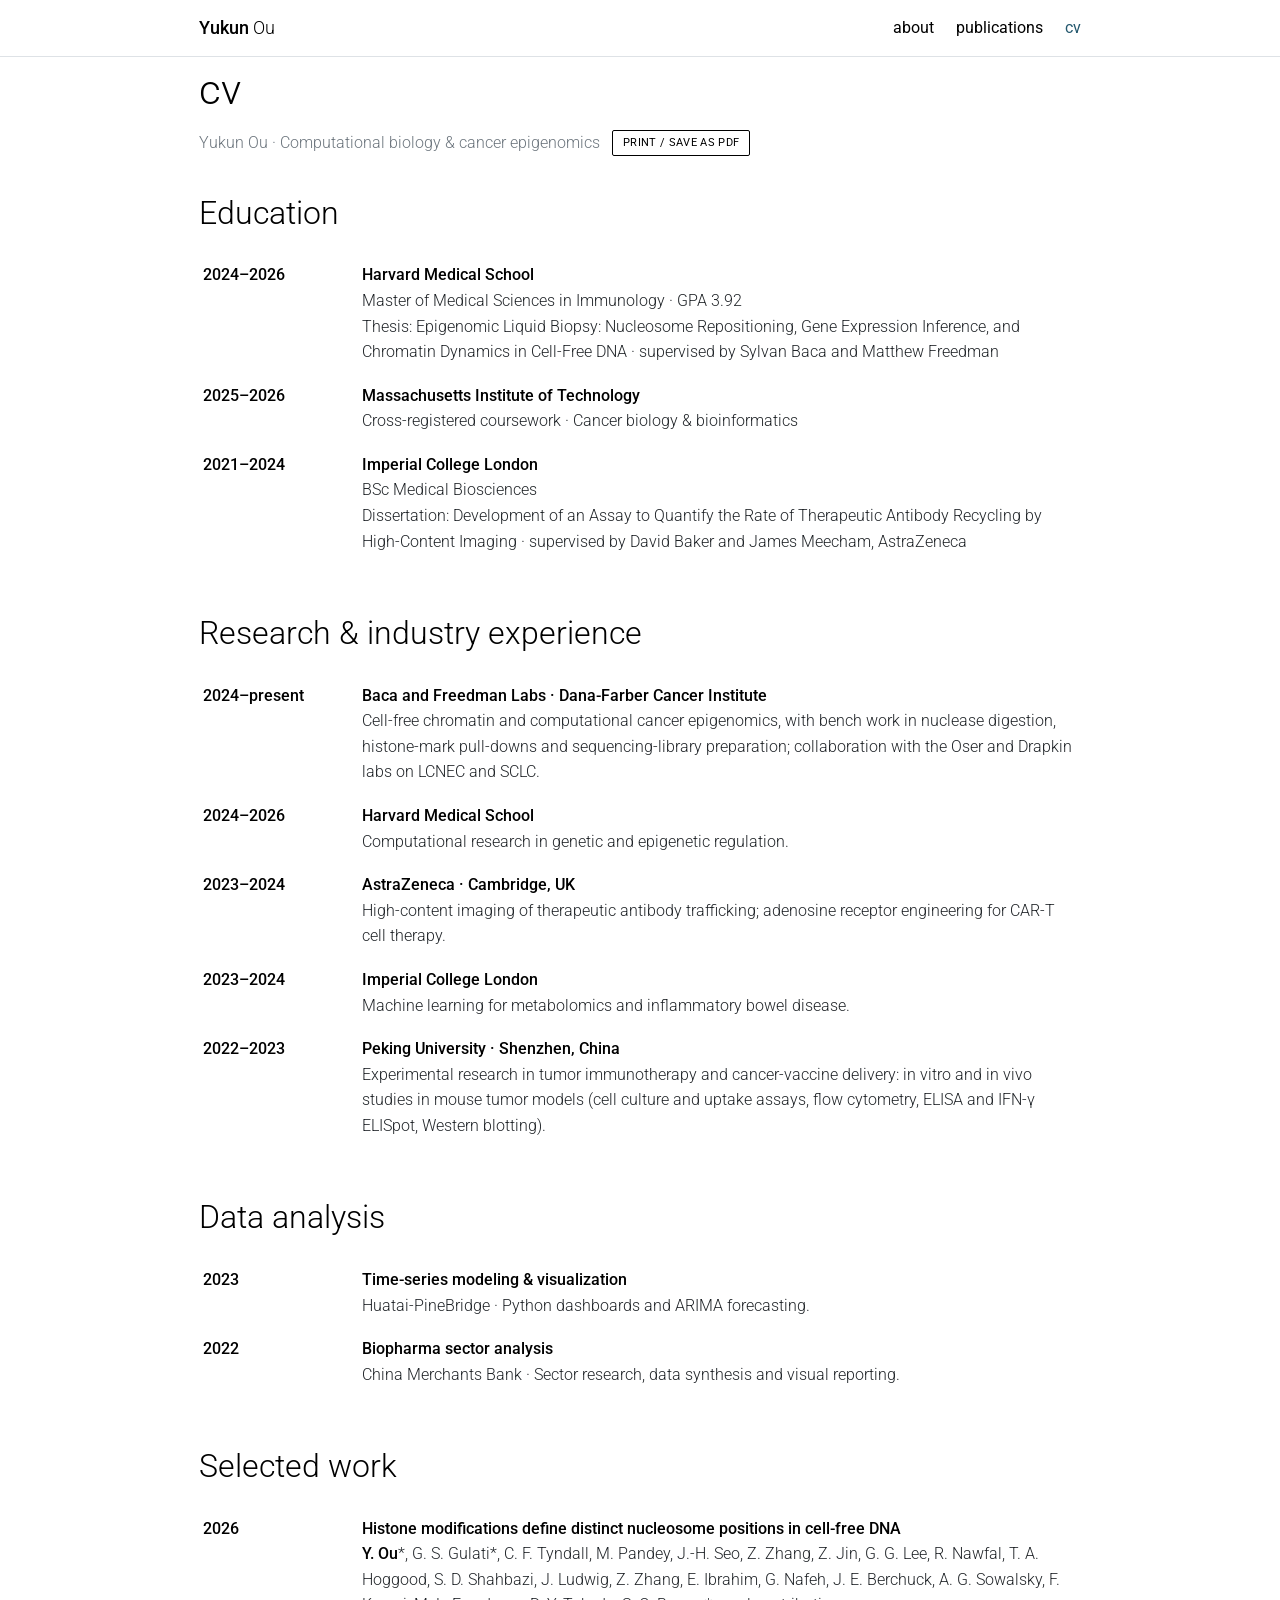
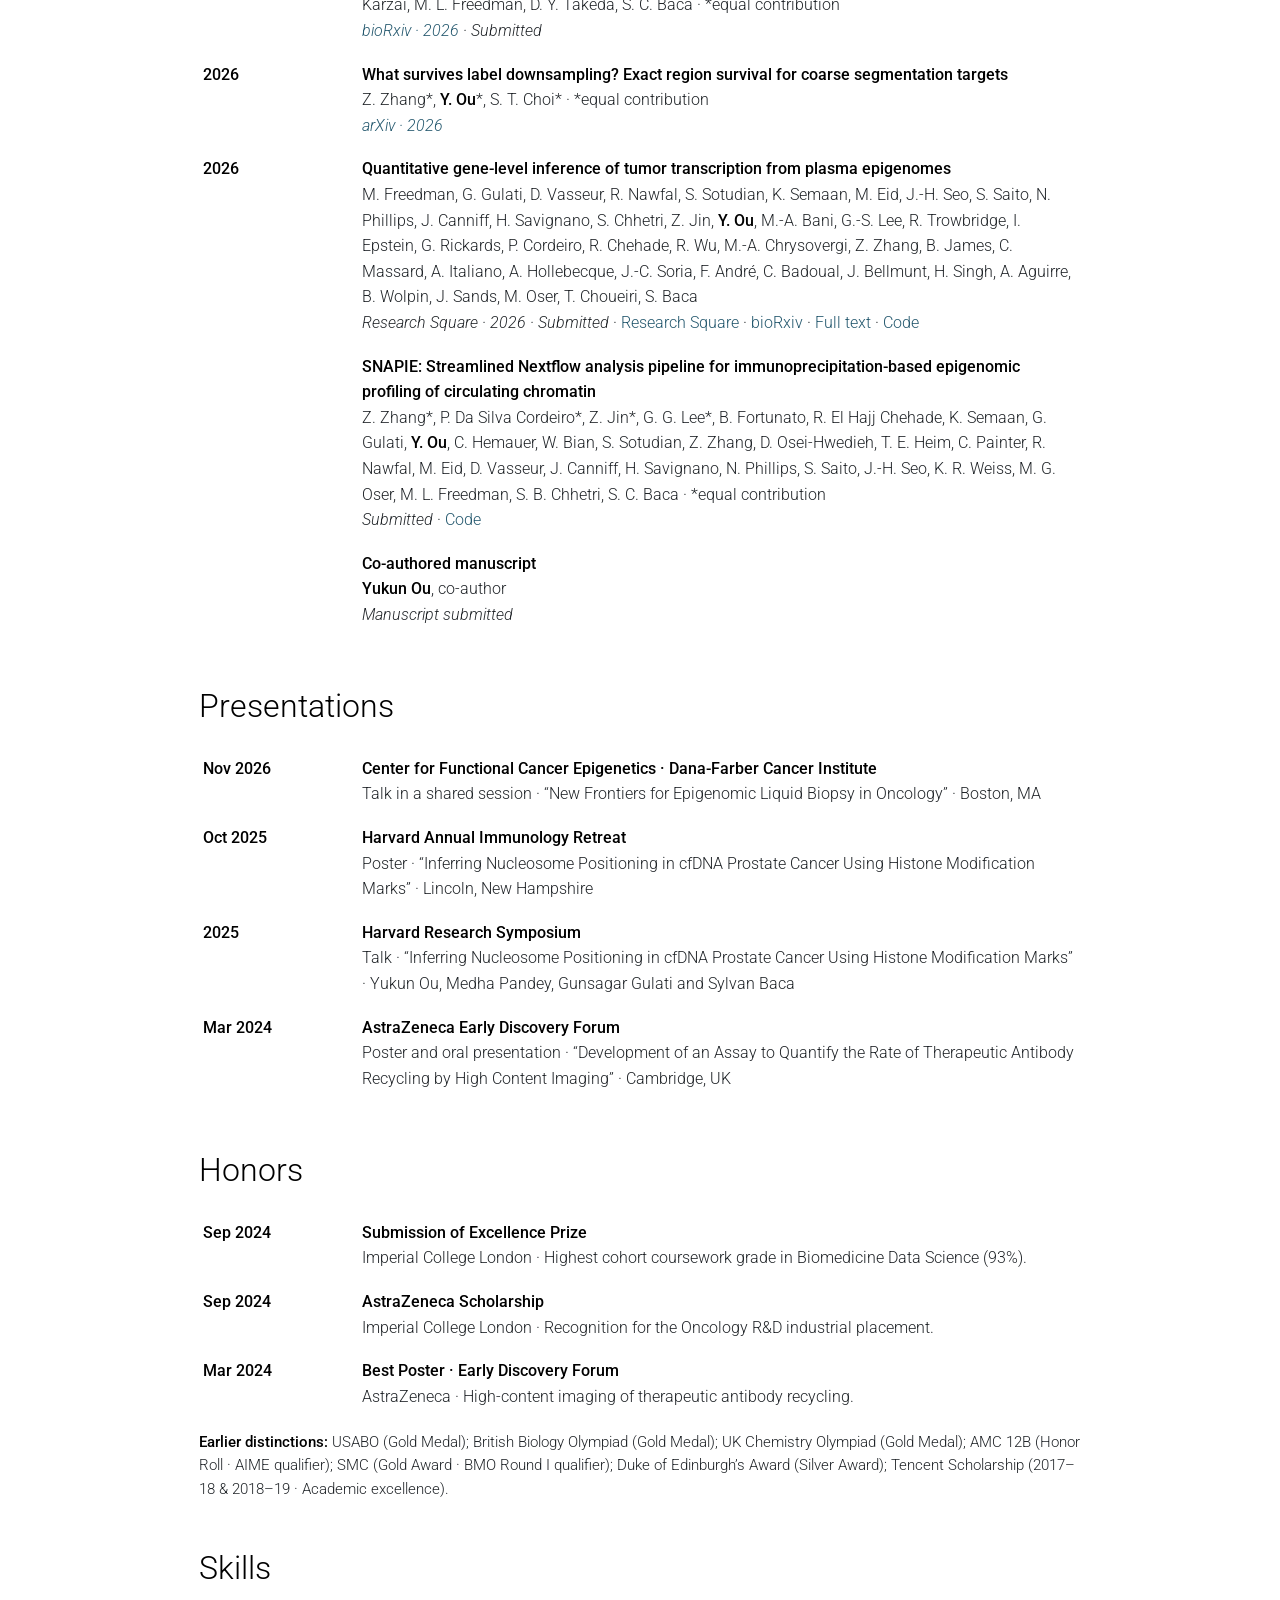
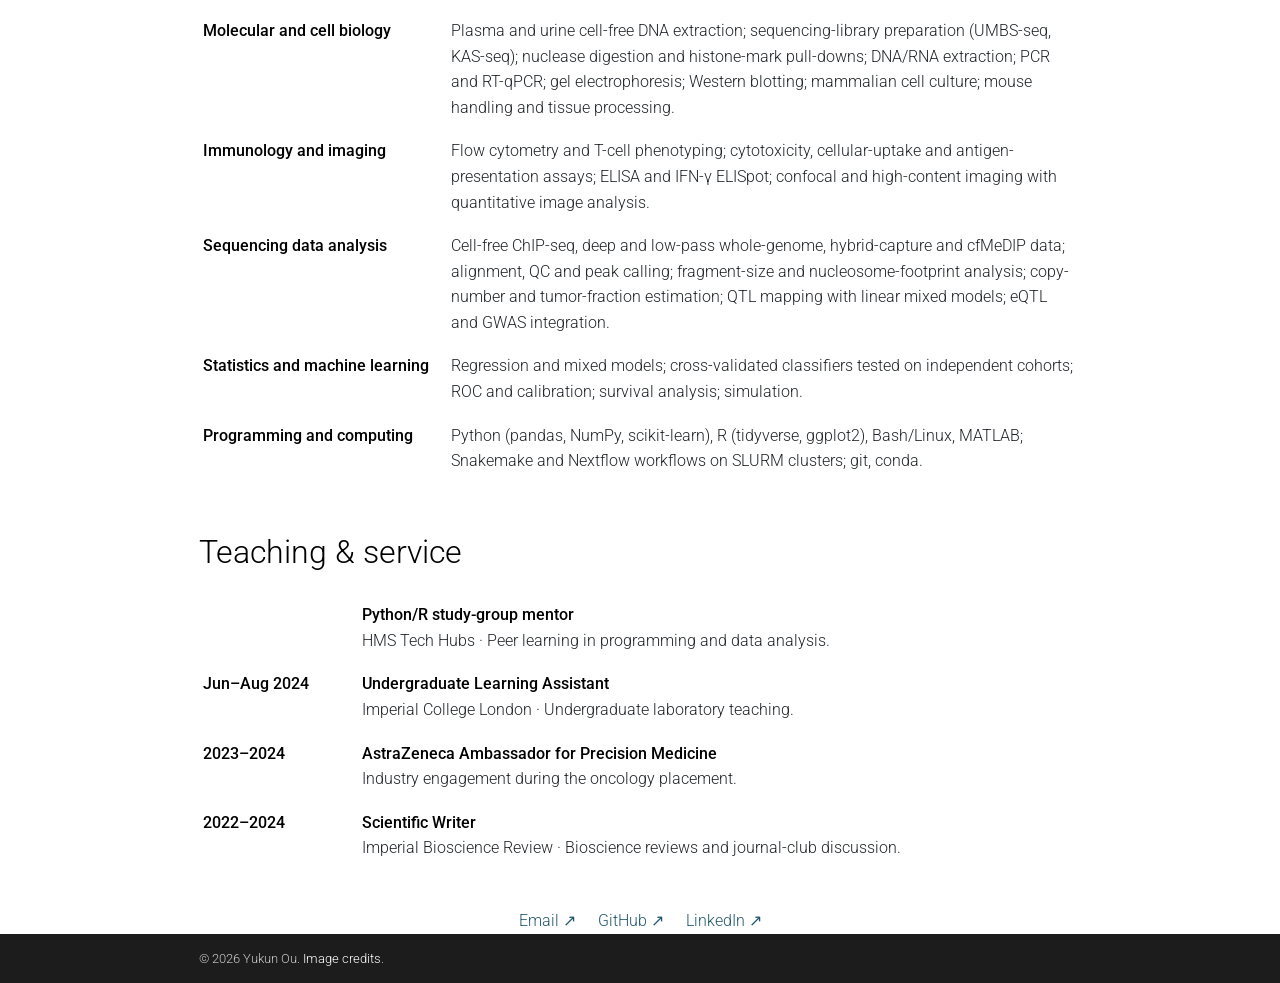
==== commit a80ec816: "Shorten contribution notes" ====
--- a/about/index.html
+++ b/about/index.html
@@ -3,7 +3,7 @@
 <section><h2 class="section-title">Education</h2><table class="dated"><tbody><tr><th scope="row">2024–2026</th><td><strong>Harvard Medical School</strong><br>Master of Medical Sciences in Immunology · GPA 3.92<br>Thesis: Epigenomic Liquid Biopsy: Nucleosome Repositioning, Gene Expression Inference, and Chromatin Dynamics in Cell-Free DNA · supervised by Sylvan Baca and Matthew Freedman</td></tr><tr><th scope="row">2025–2026</th><td><strong>Massachusetts Institute of Technology</strong><br>Cross-registered coursework · Cancer biology & bioinformatics</td></tr><tr><th scope="row">2021–2024</th><td><strong>Imperial College London</strong><br>BSc Medical Biosciences<br>Dissertation: Development of an Assay to Quantify the Rate of Therapeutic Antibody Recycling by High-Content Imaging · supervised by David Baker and James Meecham, AstraZeneca</td></tr></tbody></table></section>
 <section><h2 class="section-title">Research &amp; industry experience</h2><table class="dated"><tbody><tr><th scope="row">2024–present</th><td><strong>Baca and Freedman Labs · Dana-Farber Cancer Institute</strong><br>Cell-free chromatin and computational cancer epigenomics, with bench work in nuclease digestion, histone-mark pull-downs and sequencing-library preparation; collaboration with the Oser and Drapkin labs on LCNEC and SCLC.</td></tr><tr><th scope="row">2024–2026</th><td><strong>Harvard Medical School</strong><br>Computational research in genetic and epigenetic regulation.</td></tr><tr><th scope="row">2023–2024</th><td><strong>AstraZeneca · Cambridge, UK</strong><br>High-content imaging of therapeutic antibody trafficking; adenosine receptor engineering for CAR-T cell therapy.</td></tr><tr><th scope="row">2023–2024</th><td><strong>Imperial College London</strong><br>Machine learning for metabolomics and inflammatory bowel disease.</td></tr><tr><th scope="row">2022–2023</th><td><strong>Peking University · Shenzhen, China</strong><br>Experimental research in tumor immunotherapy and cancer-vaccine delivery: in vitro and in vivo studies in mouse tumor models (cell culture and uptake assays, flow cytometry, ELISA and IFN-γ ELISpot, Western blotting).</td></tr></tbody></table></section>
 <section><h2 class="section-title">Data analysis</h2><table class="dated"><tbody><tr><th scope="row">2023</th><td><strong>Time-series modeling & visualization</strong><br>Huatai-PineBridge · Python dashboards and ARIMA forecasting.</td></tr><tr><th scope="row">2022</th><td><strong>Biopharma sector analysis</strong><br>China Merchants Bank · Sector research, data synthesis and visual reporting.</td></tr></tbody></table></section>
-<section><h2 class="section-title">Selected work</h2><table class="dated"><tbody><tr><th scope="row">2026</th><td><strong>Histone modifications define distinct nucleosome positions in cell-free DNA</strong><br><strong>Y. Ou</strong>*, G. S. Gulati*, C. F. Tyndall, M. Pandey, J.-H. Seo, Z. Zhang, Z. Jin, G. G. Lee, R. Nawfal, T. A. Hoggood, S. D. Shahbazi, J. Ludwig, Z. Zhang, E. Ibrahim, G. Nafeh, J. E. Berchuck, A. G. Sowalsky, F. Karzai, M. L. Freedman, D. Y. Takeda, S. C. Baca · *equal contribution<br><em><a href="https://doi.org/10.64898/2026.10.26.761423">bioRxiv · 2026</a> · Submitted</em></td></tr><tr><th scope="row">2026</th><td><strong>What survives label downsampling? Exact region survival for coarse segmentation targets</strong><br>Z. Zhang*, <strong>Y. Ou</strong>*, S. T. Choi* · *equal contribution<br><em><a href="https://doi.org/10.48550/arXiv.2610.39880">arXiv · 2026</a></em></td></tr><tr><th scope="row">2026</th><td><strong>Quantitative gene-level inference of tumor transcription from plasma epigenomes</strong><br>M. Freedman, G. Gulati, D. Vasseur, R. Nawfal, S. Sotudian, K. Semaan, M. Eid, J.-H. Seo, S. Saito, N. Phillips, J. Canniff, H. Savignano, S. Chhetri, Z. Jin, <strong>Y. Ou</strong>, M.-A. Bani, G.-S. Lee, R. Trowbridge, I. Epstein, G. Rickards, P. Cordeiro, R. Chehade, R. Wu, M.-A. Chrysovergi, Z. Zhang, B. James, C. Massard, A. Italiano, A. Hollebecque, J.-C. Soria, F. André, C. Badoual, J. Bellmunt, H. Singh, A. Aguirre, B. Wolpin, J. Sands, M. Oser, T. Choueiri, S. Baca<br><em>Research Square · 2026 · Submitted</em> · <a href="https://doi.org/10.21203/rs.3.rs-11043657/v1">Research Square</a> · <a href="https://doi.org/10.64898/2026.02.18.706026">Earlier version on bioRxiv</a> · <a href="https://pmc.ncbi.nlm.nih.gov/articles/PMC12934699/">Full text</a> · <a href="https://github.com/Baca-Lab/APEX">Code</a></td></tr><tr><th scope="row"></th><td><strong>SNAPIE: Streamlined Nextflow analysis pipeline for immunoprecipitation-based epigenomic profiling of circulating chromatin</strong><br>Z. Zhang*, P. Da Silva Cordeiro*, Z. Jin*, G. G. Lee*, B. Fortunato, R. El Hajj Chehade, K. Semaan, G. Gulati, <strong>Y. Ou</strong>, C. Hemauer, W. Bian, S. Sotudian, Z. Zhang, D. Osei-Hwedieh, T. E. Heim, C. Painter, R. Nawfal, M. Eid, D. Vasseur, J. Canniff, H. Savignano, N. Phillips, S. Saito, J.-H. Seo, K. R. Weiss, M. G. Oser, M. L. Freedman, S. B. Chhetri, S. C. Baca · *equal contribution<br><em>Submitted</em> · <a href="https://github.com/Baca-Lab/SNAPIE">Code</a></td></tr><tr><th scope="row"></th><td><strong>Co-authored manuscript</strong><br><strong>Yukun Ou</strong>, co-author<br><em>Manuscript submitted</em></td></tr></tbody></table></section>
+<section><h2 class="section-title">Selected work</h2><table class="dated"><tbody><tr><th scope="row">2026</th><td><strong>Histone modifications define distinct nucleosome positions in cell-free DNA</strong><br><strong>Y. Ou</strong>*, G. S. Gulati*, C. F. Tyndall, M. Pandey, J.-H. Seo, Z. Zhang, Z. Jin, G. G. Lee, R. Nawfal, T. A. Hoggood, S. D. Shahbazi, J. Ludwig, Z. Zhang, E. Ibrahim, G. Nafeh, J. E. Berchuck, A. G. Sowalsky, F. Karzai, M. L. Freedman, D. Y. Takeda, S. C. Baca · *equal contribution<br><em><a href="https://doi.org/10.64898/2026.10.26.761423">bioRxiv · 2026</a> · Submitted</em></td></tr><tr><th scope="row">2026</th><td><strong>What survives label downsampling? Exact region survival for coarse segmentation targets</strong><br>Z. Zhang*, <strong>Y. Ou</strong>*, S. T. Choi* · *equal contribution<br><em><a href="https://doi.org/10.48550/arXiv.2610.39880">arXiv · 2026</a></em></td></tr><tr><th scope="row">2026</th><td><strong>Quantitative gene-level inference of tumor transcription from plasma epigenomes</strong><br>M. Freedman, G. Gulati, D. Vasseur, R. Nawfal, S. Sotudian, K. Semaan, M. Eid, J.-H. Seo, S. Saito, N. Phillips, J. Canniff, H. Savignano, S. Chhetri, Z. Jin, <strong>Y. Ou</strong>, M.-A. Bani, G.-S. Lee, R. Trowbridge, I. Epstein, G. Rickards, P. Cordeiro, R. Chehade, R. Wu, M.-A. Chrysovergi, Z. Zhang, B. James, C. Massard, A. Italiano, A. Hollebecque, J.-C. Soria, F. André, C. Badoual, J. Bellmunt, H. Singh, A. Aguirre, B. Wolpin, J. Sands, M. Oser, T. Choueiri, S. Baca<br><em>Research Square · 2026 · Submitted</em> · <a href="https://doi.org/10.21203/rs.3.rs-11043657/v1">Research Square</a> · <a href="https://doi.org/10.64898/2026.02.18.706026">bioRxiv</a> · <a href="https://pmc.ncbi.nlm.nih.gov/articles/PMC12934699/">Full text</a> · <a href="https://github.com/Baca-Lab/APEX">Code</a></td></tr><tr><th scope="row"></th><td><strong>SNAPIE: Streamlined Nextflow analysis pipeline for immunoprecipitation-based epigenomic profiling of circulating chromatin</strong><br>Z. Zhang*, P. Da Silva Cordeiro*, Z. Jin*, G. G. Lee*, B. Fortunato, R. El Hajj Chehade, K. Semaan, G. Gulati, <strong>Y. Ou</strong>, C. Hemauer, W. Bian, S. Sotudian, Z. Zhang, D. Osei-Hwedieh, T. E. Heim, C. Painter, R. Nawfal, M. Eid, D. Vasseur, J. Canniff, H. Savignano, N. Phillips, S. Saito, J.-H. Seo, K. R. Weiss, M. G. Oser, M. L. Freedman, S. B. Chhetri, S. C. Baca · *equal contribution<br><em>Submitted</em> · <a href="https://github.com/Baca-Lab/SNAPIE">Code</a></td></tr><tr><th scope="row"></th><td><strong>Co-authored manuscript</strong><br><strong>Yukun Ou</strong>, co-author<br><em>Manuscript submitted</em></td></tr></tbody></table></section>
 <section><h2 class="section-title">Presentations</h2><table class="dated"><tbody><tr><th scope="row">Nov 2026</th><td><strong>Center for Functional Cancer Epigenetics · Dana-Farber Cancer Institute</strong><br>Talk in a shared session · “New Frontiers for Epigenomic Liquid Biopsy in Oncology” · Boston, MA</td></tr><tr><th scope="row">Oct 2025</th><td><strong>Harvard Annual Immunology Retreat</strong><br>Poster · “Inferring Nucleosome Positioning in cfDNA Prostate Cancer Using Histone Modification Marks” · Lincoln, New Hampshire</td></tr><tr><th scope="row">2025</th><td><strong>Harvard Research Symposium</strong><br>Talk · “Inferring Nucleosome Positioning in cfDNA Prostate Cancer Using Histone Modification Marks” · Yukun Ou, Medha Pandey, Gunsagar Gulati and Sylvan Baca</td></tr><tr><th scope="row">Mar 2024</th><td><strong>AstraZeneca Early Discovery Forum</strong><br>Poster and oral presentation · “Development of an Assay to Quantify the Rate of Therapeutic Antibody Recycling by High Content Imaging” · Cambridge, UK</td></tr></tbody></table></section>
 <section><h2 class="section-title">Honors</h2><table class="dated"><tbody><tr><th scope="row">Sep 2024</th><td><strong>Submission of Excellence Prize</strong><br>Imperial College London · Highest cohort coursework grade in Biomedicine Data Science (93%).</td></tr><tr><th scope="row">Sep 2024</th><td><strong>AstraZeneca Scholarship</strong><br>Imperial College London · Recognition for the Oncology R&D industrial placement.</td></tr><tr><th scope="row">Mar 2024</th><td><strong>Best Poster · Early Discovery Forum</strong><br>AstraZeneca · High-content imaging of therapeutic antibody recycling.</td></tr></tbody></table><p class="earlier"><span>Earlier distinctions:</span> USABO (Gold Medal); British Biology Olympiad (Gold Medal); UK Chemistry Olympiad (Gold Medal); AMC 12B (Honor Roll · AIME qualifier); SMC (Gold Award · BMO Round I qualifier); Duke of Edinburgh’s Award (Silver Award); Tencent Scholarship (2017–18 & 2018–19 · Academic excellence).</p></section>
 <section><h2 class="section-title">Skills</h2><table class="dated"><tbody><tr><th scope="row">Molecular and cell biology</th><td>Plasma and urine cell-free DNA extraction; sequencing-library preparation (UMBS-seq, KAS-seq); nuclease digestion and histone-mark pull-downs; DNA/RNA extraction; PCR and RT-qPCR; gel electrophoresis; Western blotting; mammalian cell culture; mouse handling and tissue processing.</td></tr><tr><th scope="row">Immunology and imaging</th><td>Flow cytometry and T-cell phenotyping; cytotoxicity, cellular-uptake and antigen-presentation assays; ELISA and IFN-γ ELISpot; confocal and high-content imaging with quantitative image analysis.</td></tr><tr><th scope="row">Sequencing data analysis</th><td>Cell-free ChIP-seq, deep and low-pass whole-genome, hybrid-capture and cfMeDIP data; alignment, QC and peak calling; fragment-size and nucleosome-footprint analysis; copy-number and tumor-fraction estimation; QTL mapping with linear mixed models; eQTL and GWAS integration.</td></tr><tr><th scope="row">Statistics and machine learning</th><td>Regression and mixed models; cross-validated classifiers tested on independent cohorts; ROC and calibration; survival analysis; simulation.</td></tr><tr><th scope="row">Programming and computing</th><td>Python (pandas, NumPy, scikit-learn), R (tidyverse, ggplot2), Bash/Linux, MATLAB; Snakemake and Nextflow workflows on SLURM clusters; git, conda.</td></tr></tbody></table></section>
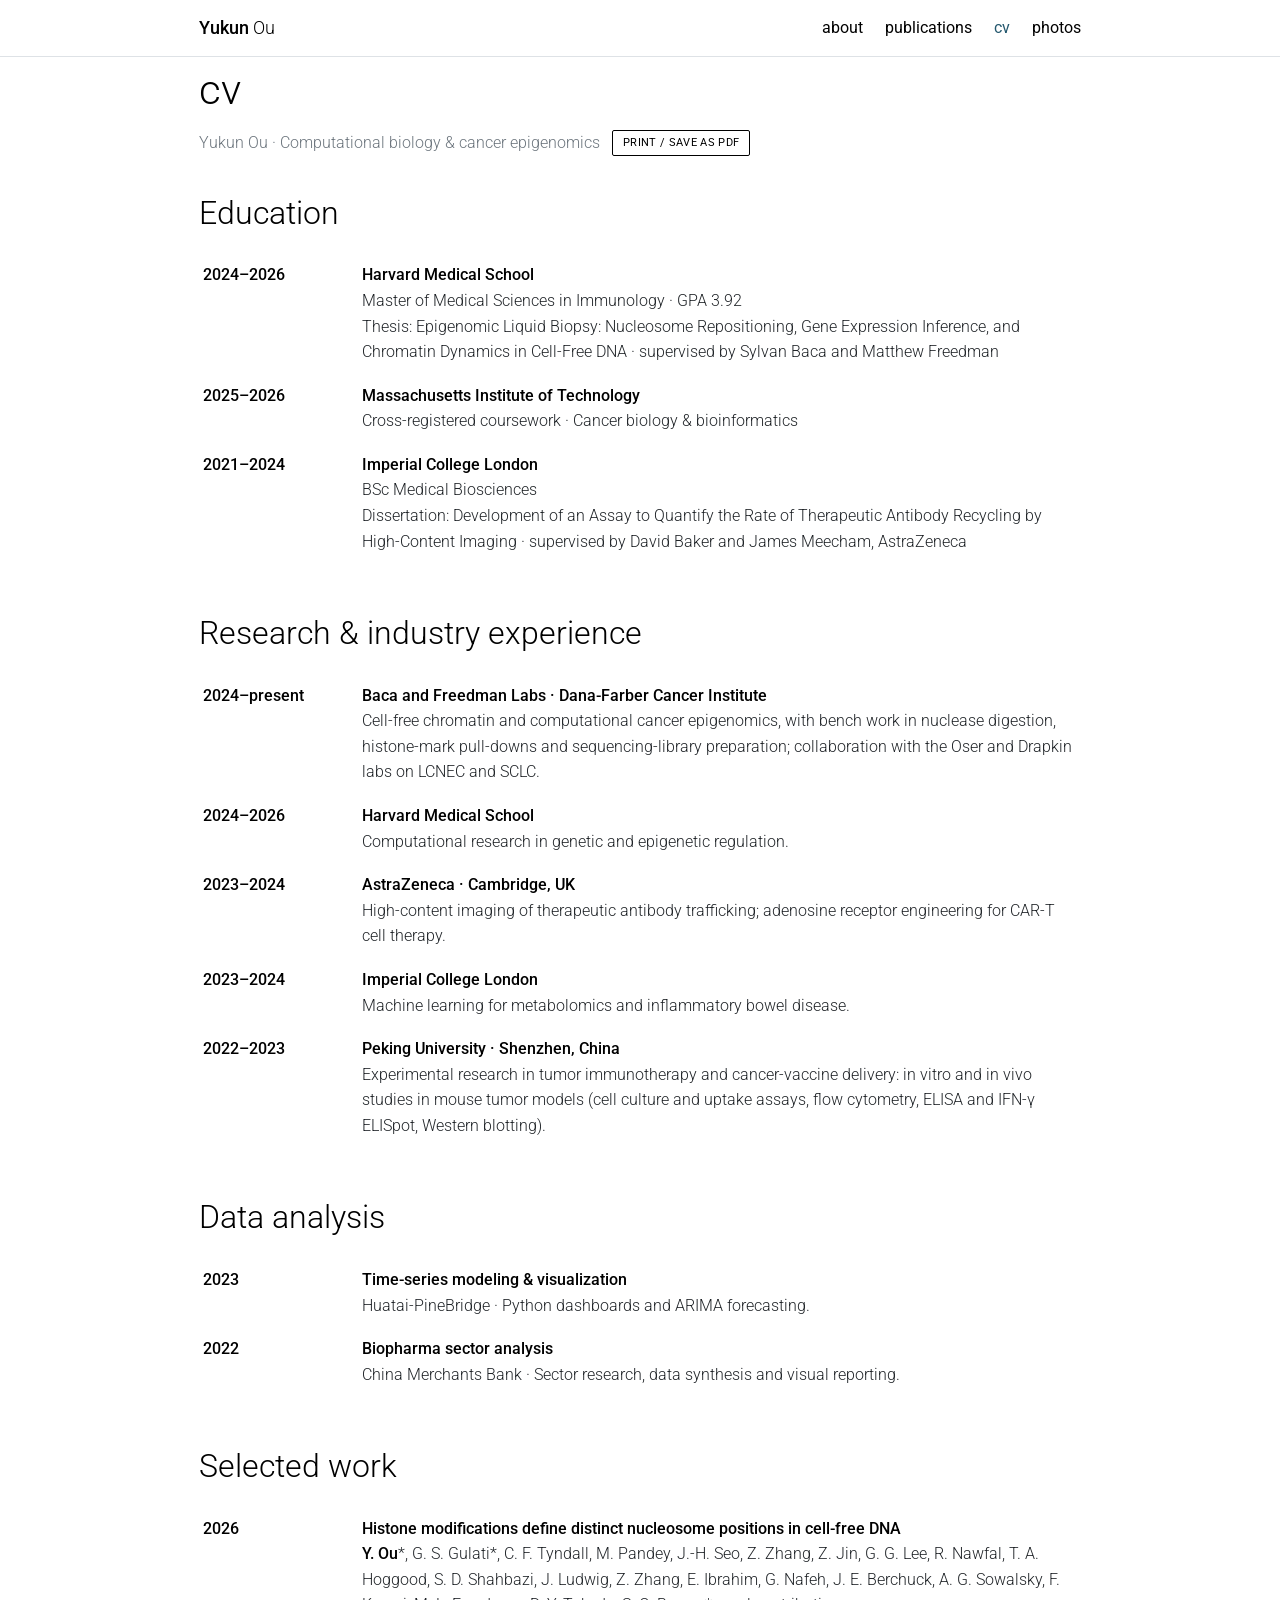
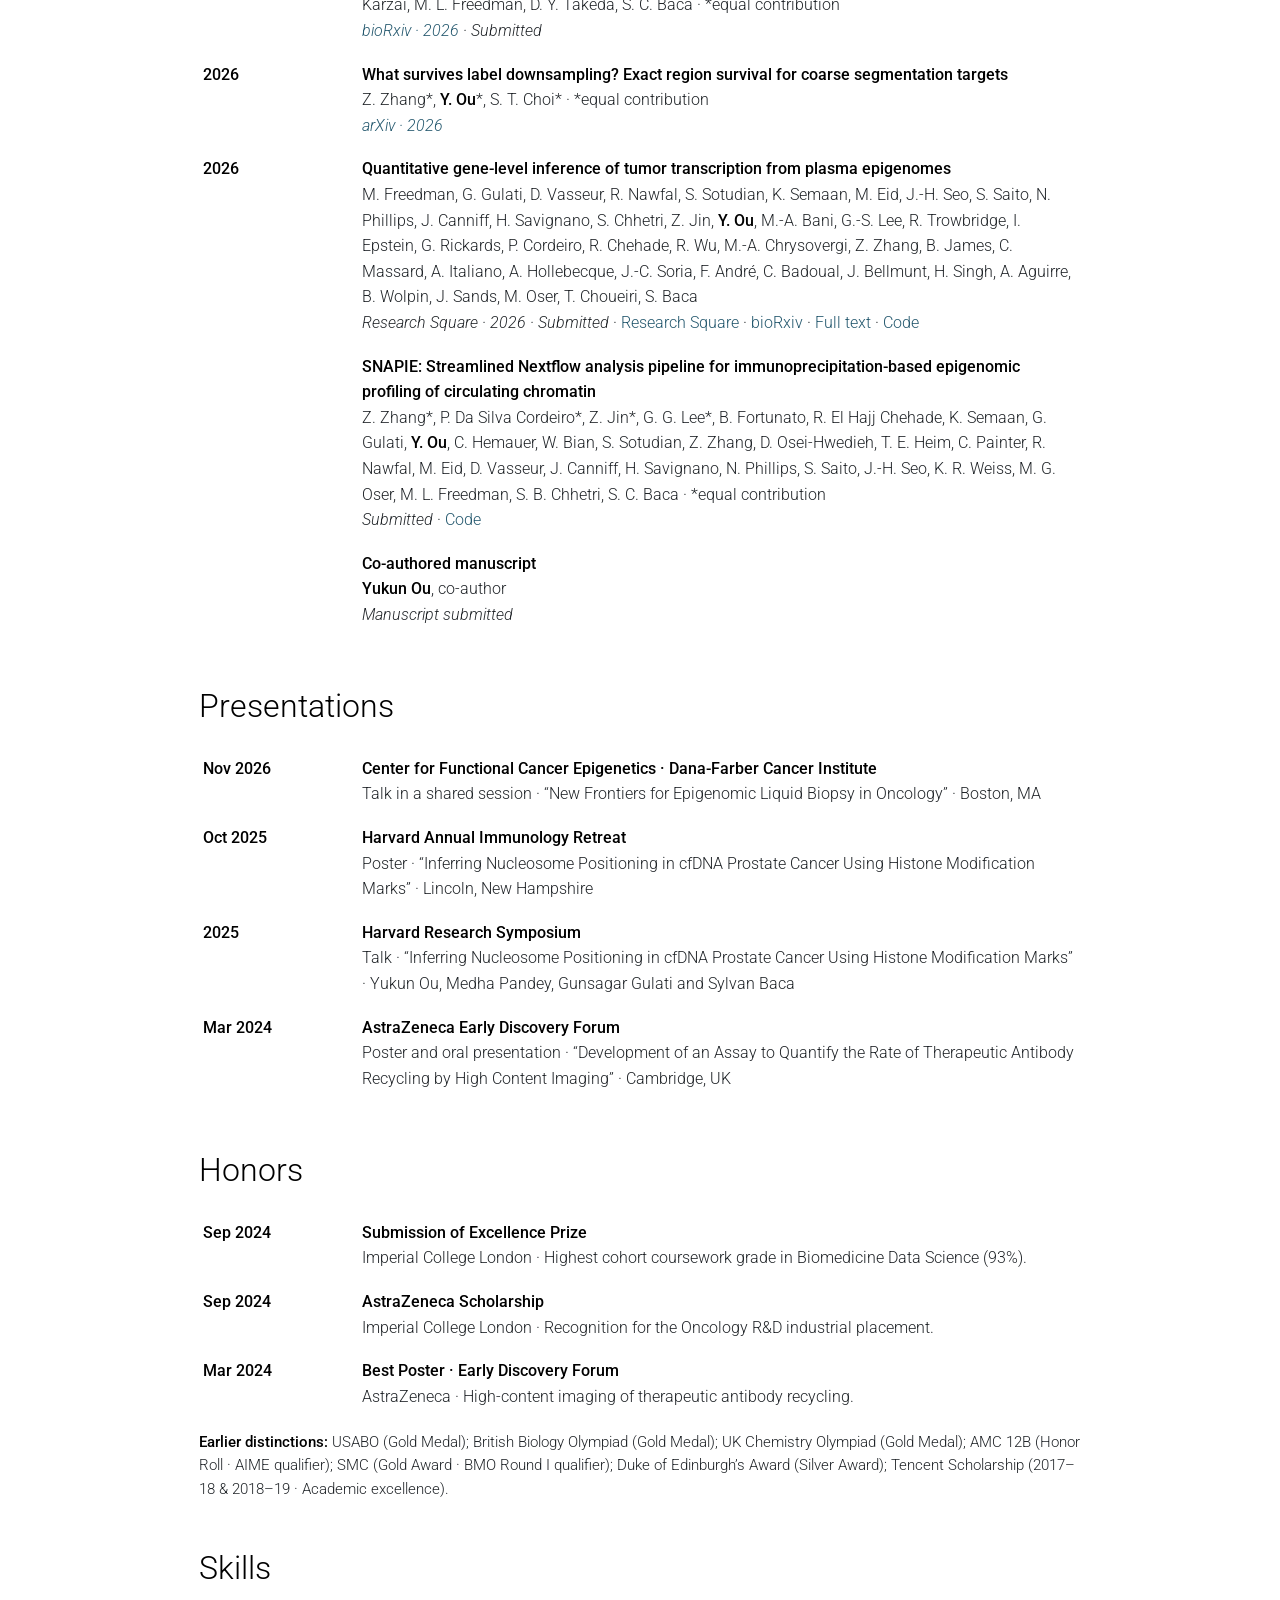
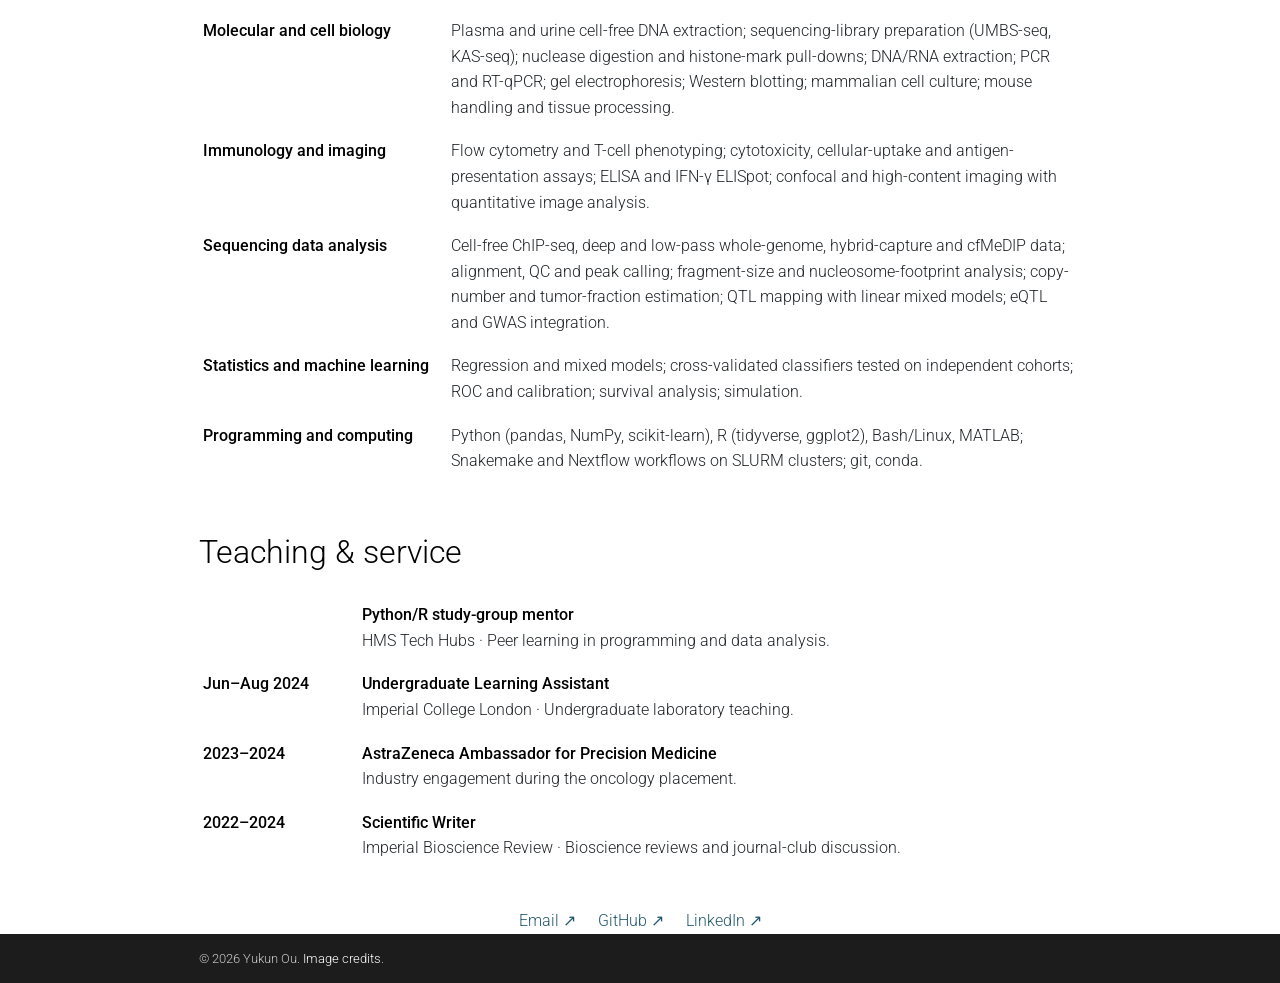
==== commit ef698e94: "Add photos page" ====
--- a/about/index.html
+++ b/about/index.html
@@ -1,5 +1,5 @@
 <!doctype html>
-<html lang="en"><head><meta charset="utf-8"><meta name="viewport" content="width=device-width,initial-scale=1"><title>CV | Yukun Ou</title><meta name="description" content="Yukun Ou — computational biology, cell-free chromatin and cancer epigenomics."><meta name="theme-color" content="#ffffff"><link rel="icon" href="data:image/svg+xml,%3Csvg%20xmlns%3D%22http%3A%2F%2Fwww.w3.org%2F2000%2Fsvg%22%20viewBox%3D%220%200%2064%2064%22%3E%3Crect%20width%3D%2264%22%20height%3D%2264%22%20rx%3D%2212%22%20fill%3D%22%23244965%22%2F%3E%3Ctext%20x%3D%2232%22%20y%3D%2242%22%20text-anchor%3D%22middle%22%20font-family%3D%22Arial%2Csans-serif%22%20font-size%3D%2228%22%20fill%3D%22white%22%3EYO%3C%2Ftext%3E%3C%2Fsvg%3E"><link rel="preconnect" href="https://fonts.googleapis.com"><link rel="preconnect" href="https://fonts.gstatic.com" crossorigin><link href="https://fonts.googleapis.com/css2?family=Roboto:wght@300;400;500;700&family=Roboto+Mono:wght@400&display=swap" rel="stylesheet"><link rel="stylesheet" href="/styles.css"><script src="/site.js" defer></script></head><body><a class="skip" href="#main">Skip to content</a><header class="navbar"><nav class="nav-inner" aria-label="Primary"><a class="nav-name" href="/"><strong>Yukun</strong> Ou</a><div class="nav-links"><a href="/">about</a><a href="/publications/">publications</a><a href="/about/" aria-current="page">cv</a></div></nav></header><main id="main" class="container"><h1 class="page-title">cv</h1><p class="page-desc">Yukun Ou · Computational biology &amp; cancer epigenomics <button type="button" class="btn" data-print>Print / save as PDF</button></p>
+<html lang="en"><head><meta charset="utf-8"><meta name="viewport" content="width=device-width,initial-scale=1"><title>CV | Yukun Ou</title><meta name="description" content="Yukun Ou — computational biology, cell-free chromatin and cancer epigenomics."><meta name="theme-color" content="#ffffff"><link rel="icon" href="data:image/svg+xml,%3Csvg%20xmlns%3D%22http%3A%2F%2Fwww.w3.org%2F2000%2Fsvg%22%20viewBox%3D%220%200%2064%2064%22%3E%3Crect%20width%3D%2264%22%20height%3D%2264%22%20rx%3D%2212%22%20fill%3D%22%23244965%22%2F%3E%3Ctext%20x%3D%2232%22%20y%3D%2242%22%20text-anchor%3D%22middle%22%20font-family%3D%22Arial%2Csans-serif%22%20font-size%3D%2228%22%20fill%3D%22white%22%3EYO%3C%2Ftext%3E%3C%2Fsvg%3E"><link rel="preconnect" href="https://fonts.googleapis.com"><link rel="preconnect" href="https://fonts.gstatic.com" crossorigin><link href="https://fonts.googleapis.com/css2?family=Roboto:wght@300;400;500;700&family=Roboto+Mono:wght@400&display=swap" rel="stylesheet"><link rel="stylesheet" href="/styles.css"><script src="/site.js" defer></script></head><body><a class="skip" href="#main">Skip to content</a><header class="navbar"><nav class="nav-inner" aria-label="Primary"><a class="nav-name" href="/"><strong>Yukun</strong> Ou</a><div class="nav-links"><a href="/">about</a><a href="/publications/">publications</a><a href="/about/" aria-current="page">cv</a><a href="/photos/">photos</a></div></nav></header><main id="main" class="container"><h1 class="page-title">cv</h1><p class="page-desc">Yukun Ou · Computational biology &amp; cancer epigenomics <button type="button" class="btn" data-print>Print / save as PDF</button></p>
 <section><h2 class="section-title">Education</h2><table class="dated"><tbody><tr><th scope="row">2024–2026</th><td><strong>Harvard Medical School</strong><br>Master of Medical Sciences in Immunology · GPA 3.92<br>Thesis: Epigenomic Liquid Biopsy: Nucleosome Repositioning, Gene Expression Inference, and Chromatin Dynamics in Cell-Free DNA · supervised by Sylvan Baca and Matthew Freedman</td></tr><tr><th scope="row">2025–2026</th><td><strong>Massachusetts Institute of Technology</strong><br>Cross-registered coursework · Cancer biology & bioinformatics</td></tr><tr><th scope="row">2021–2024</th><td><strong>Imperial College London</strong><br>BSc Medical Biosciences<br>Dissertation: Development of an Assay to Quantify the Rate of Therapeutic Antibody Recycling by High-Content Imaging · supervised by David Baker and James Meecham, AstraZeneca</td></tr></tbody></table></section>
 <section><h2 class="section-title">Research &amp; industry experience</h2><table class="dated"><tbody><tr><th scope="row">2024–present</th><td><strong>Baca and Freedman Labs · Dana-Farber Cancer Institute</strong><br>Cell-free chromatin and computational cancer epigenomics, with bench work in nuclease digestion, histone-mark pull-downs and sequencing-library preparation; collaboration with the Oser and Drapkin labs on LCNEC and SCLC.</td></tr><tr><th scope="row">2024–2026</th><td><strong>Harvard Medical School</strong><br>Computational research in genetic and epigenetic regulation.</td></tr><tr><th scope="row">2023–2024</th><td><strong>AstraZeneca · Cambridge, UK</strong><br>High-content imaging of therapeutic antibody trafficking; adenosine receptor engineering for CAR-T cell therapy.</td></tr><tr><th scope="row">2023–2024</th><td><strong>Imperial College London</strong><br>Machine learning for metabolomics and inflammatory bowel disease.</td></tr><tr><th scope="row">2022–2023</th><td><strong>Peking University · Shenzhen, China</strong><br>Experimental research in tumor immunotherapy and cancer-vaccine delivery: in vitro and in vivo studies in mouse tumor models (cell culture and uptake assays, flow cytometry, ELISA and IFN-γ ELISpot, Western blotting).</td></tr></tbody></table></section>
 <section><h2 class="section-title">Data analysis</h2><table class="dated"><tbody><tr><th scope="row">2023</th><td><strong>Time-series modeling & visualization</strong><br>Huatai-PineBridge · Python dashboards and ARIMA forecasting.</td></tr><tr><th scope="row">2022</th><td><strong>Biopharma sector analysis</strong><br>China Merchants Bank · Sector research, data synthesis and visual reporting.</td></tr></tbody></table></section>
--- a/styles.css
+++ b/styles.css
@@ -116,3 +116,11 @@
 .paper-evidence{margin-top:14px;font-size:.77rem;line-height:1.7}.paper-evidence>summary{width:fit-content;padding:4px 0;color:var(--blue);cursor:pointer}.paper-evidence>summary:hover{text-decoration:underline;text-underline-offset:4px}.paper-evidence>summary:focus-visible{outline:2px solid var(--blue);outline-offset:5px}.evidence-body{margin-top:10px;padding:14px 0 0;border-top:1px solid var(--line)}.evidence-source{font-weight:500;color:var(--ink);margin-bottom:6px}.evidence-image{display:block;margin-top:13px;border:1px solid var(--line);border-radius:3px;overflow:hidden}.evidence-image img{width:100%;height:auto}.evidence-caption{margin-top:8px;font-size:.68rem;color:var(--muted)}.evidence-caption a{display:inline-block;padding:4px 0}
 @media print{.paper-evidence{display:none}}
 
+/* Photos page: one row per place; photographs in a row share one height. */
+.stage-meta{margin-left:.4rem;font-size:.95rem;font-weight:400;color:var(--muted);white-space:nowrap}
+.photo-row{display:flex;gap:16px;align-items:flex-start}
+.photo{flex:var(--r,1) 1 0;min-width:0;margin:0}
+.photo img{display:block;width:100%;height:auto;border-radius:4px;box-shadow:0 2px 6px rgba(0,0,0,.18)}
+.photo figcaption{margin-top:8px;font-size:.85rem;line-height:1.45;color:var(--muted)}
+@media(max-width:700px){.stage-meta{display:block;margin:.2rem 0 0}.photo-row{flex-direction:column;gap:20px}.photo{flex:none;width:100%}.photo[style*="--r:0."]{max-width:280px}}
+@media print{.photo-row{break-inside:avoid}}
